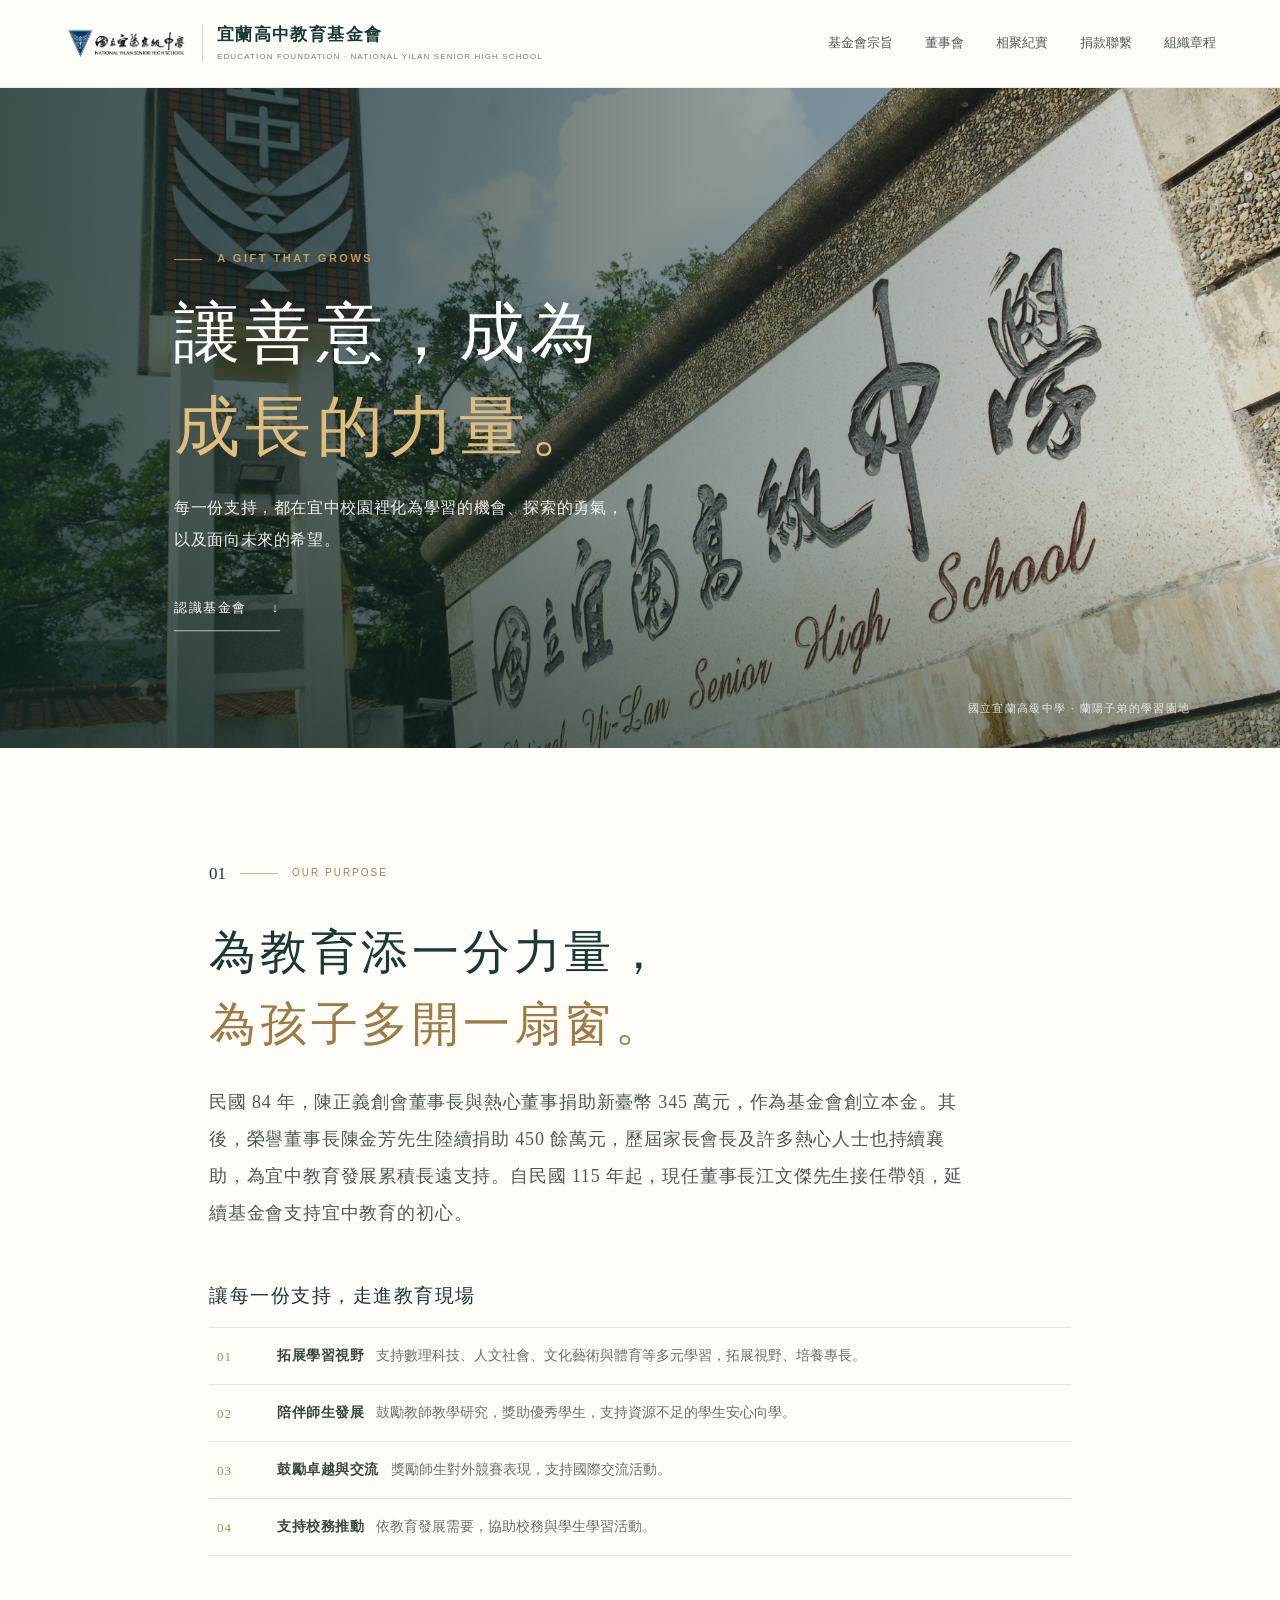
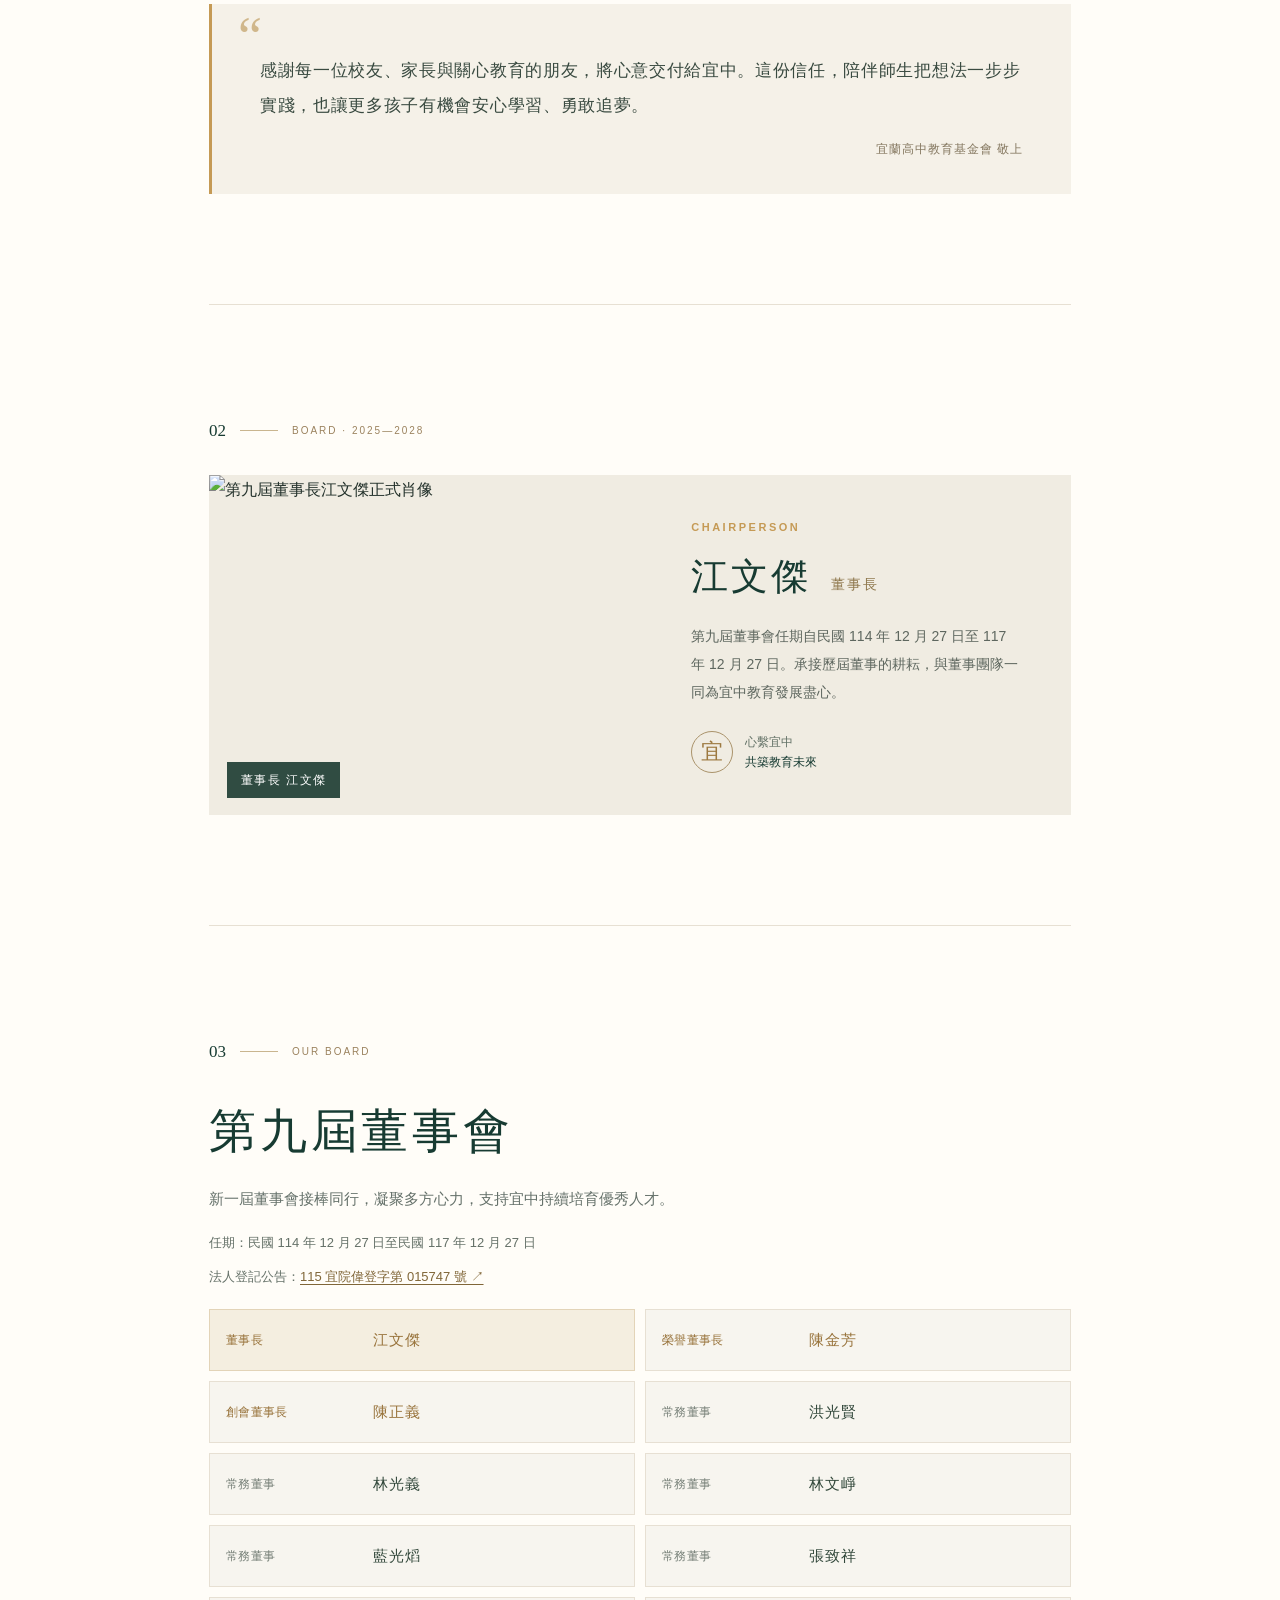
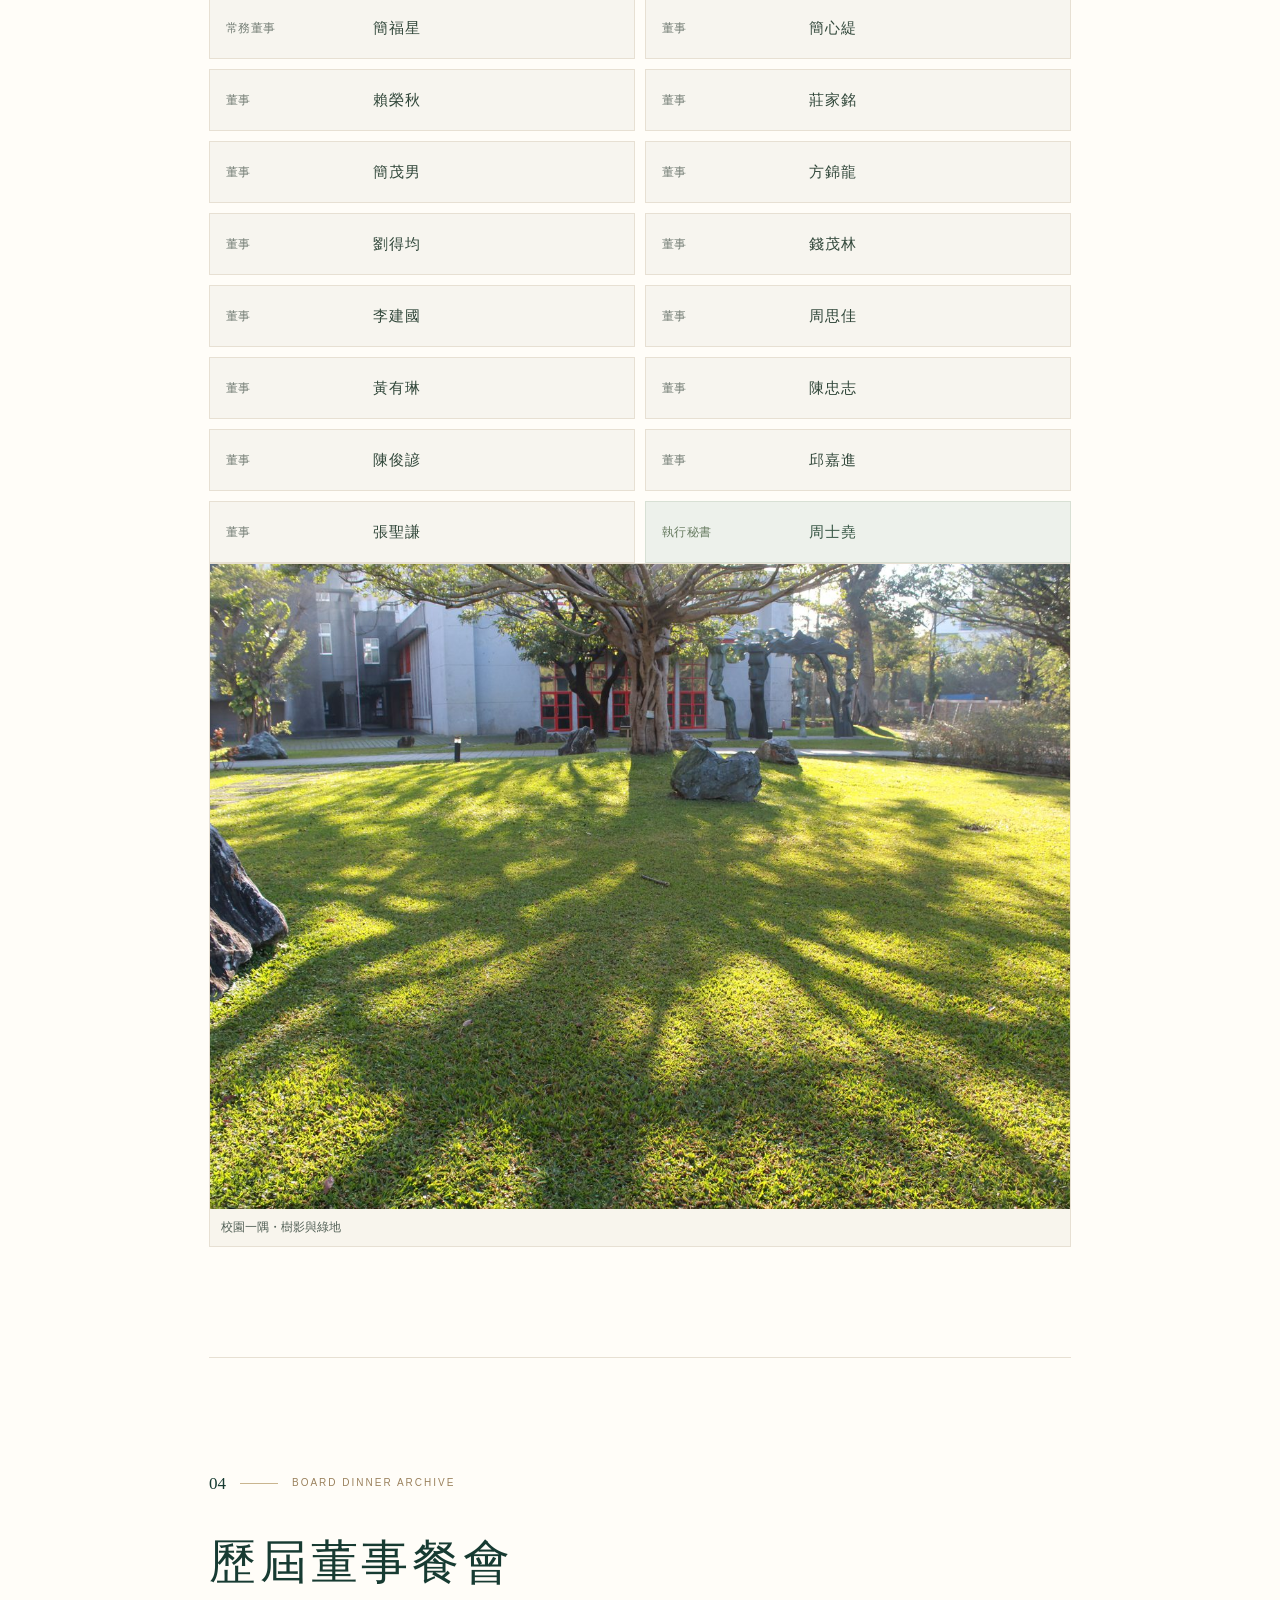
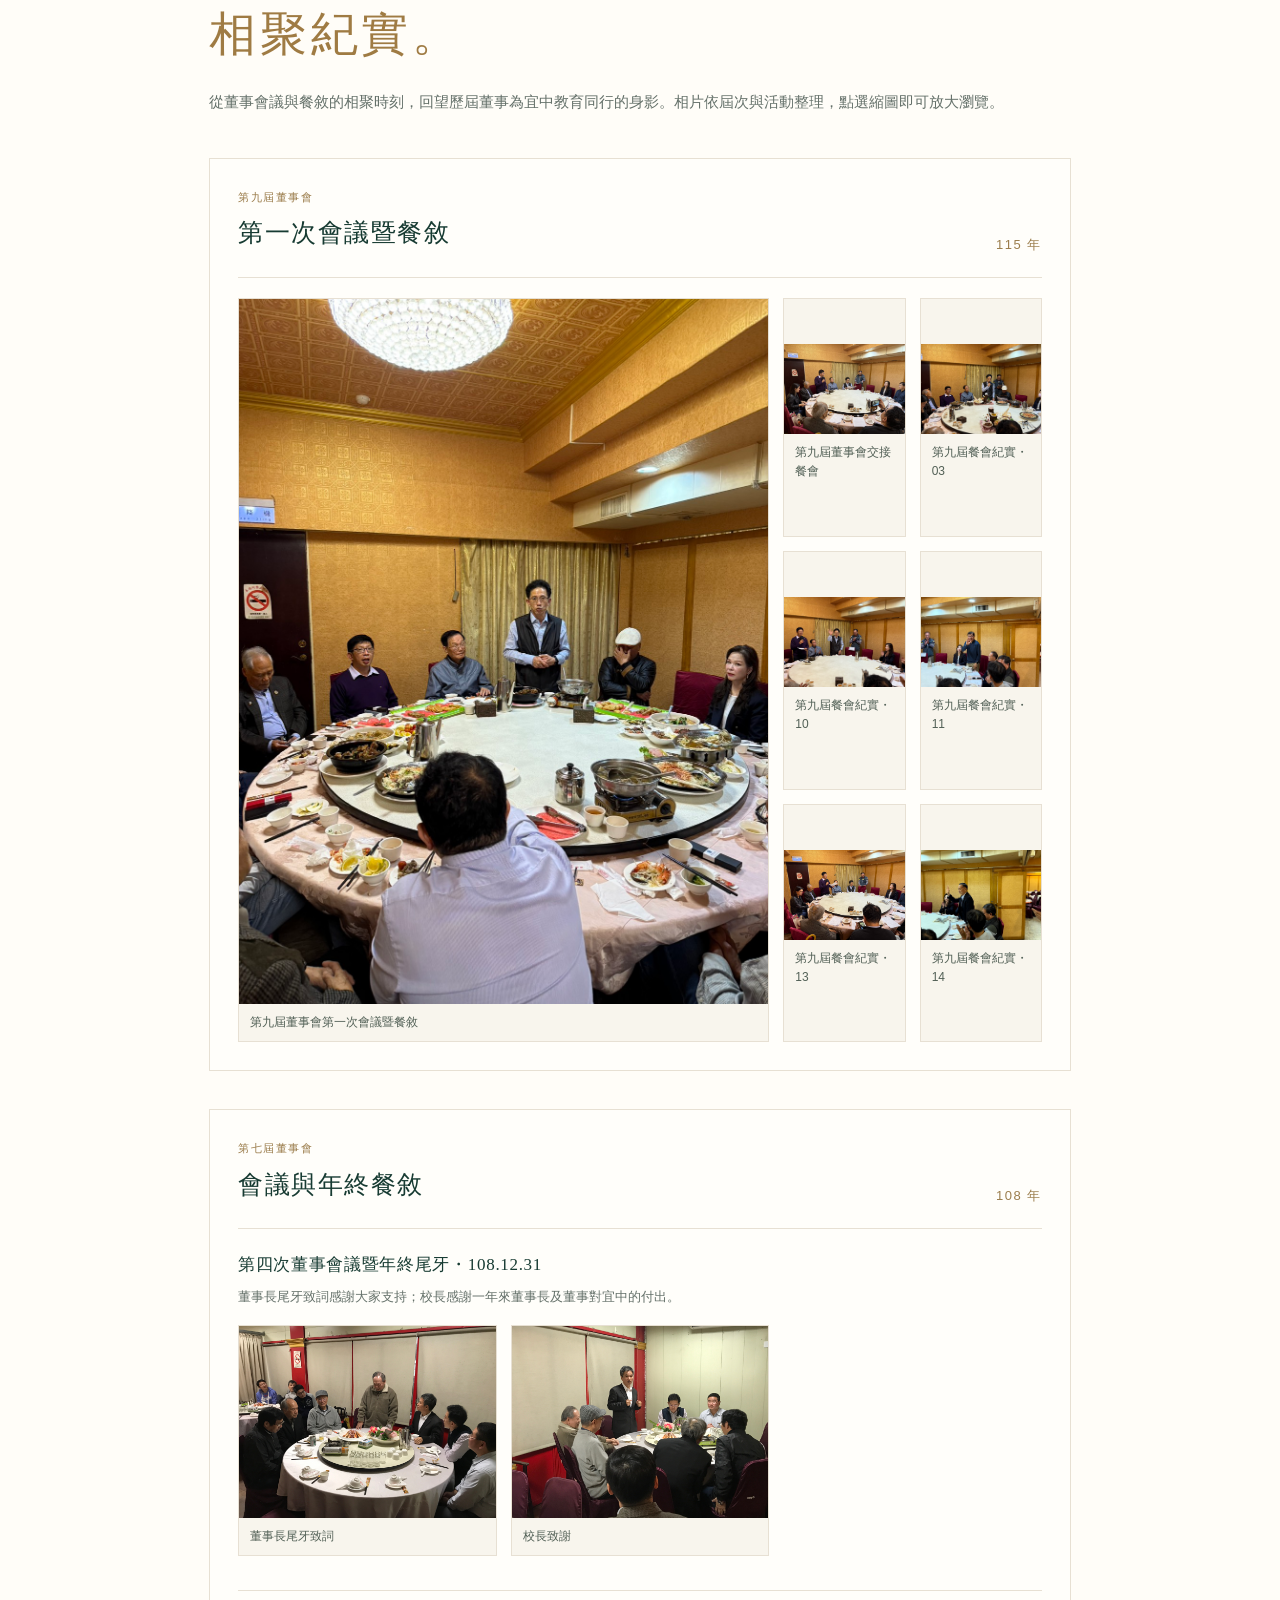
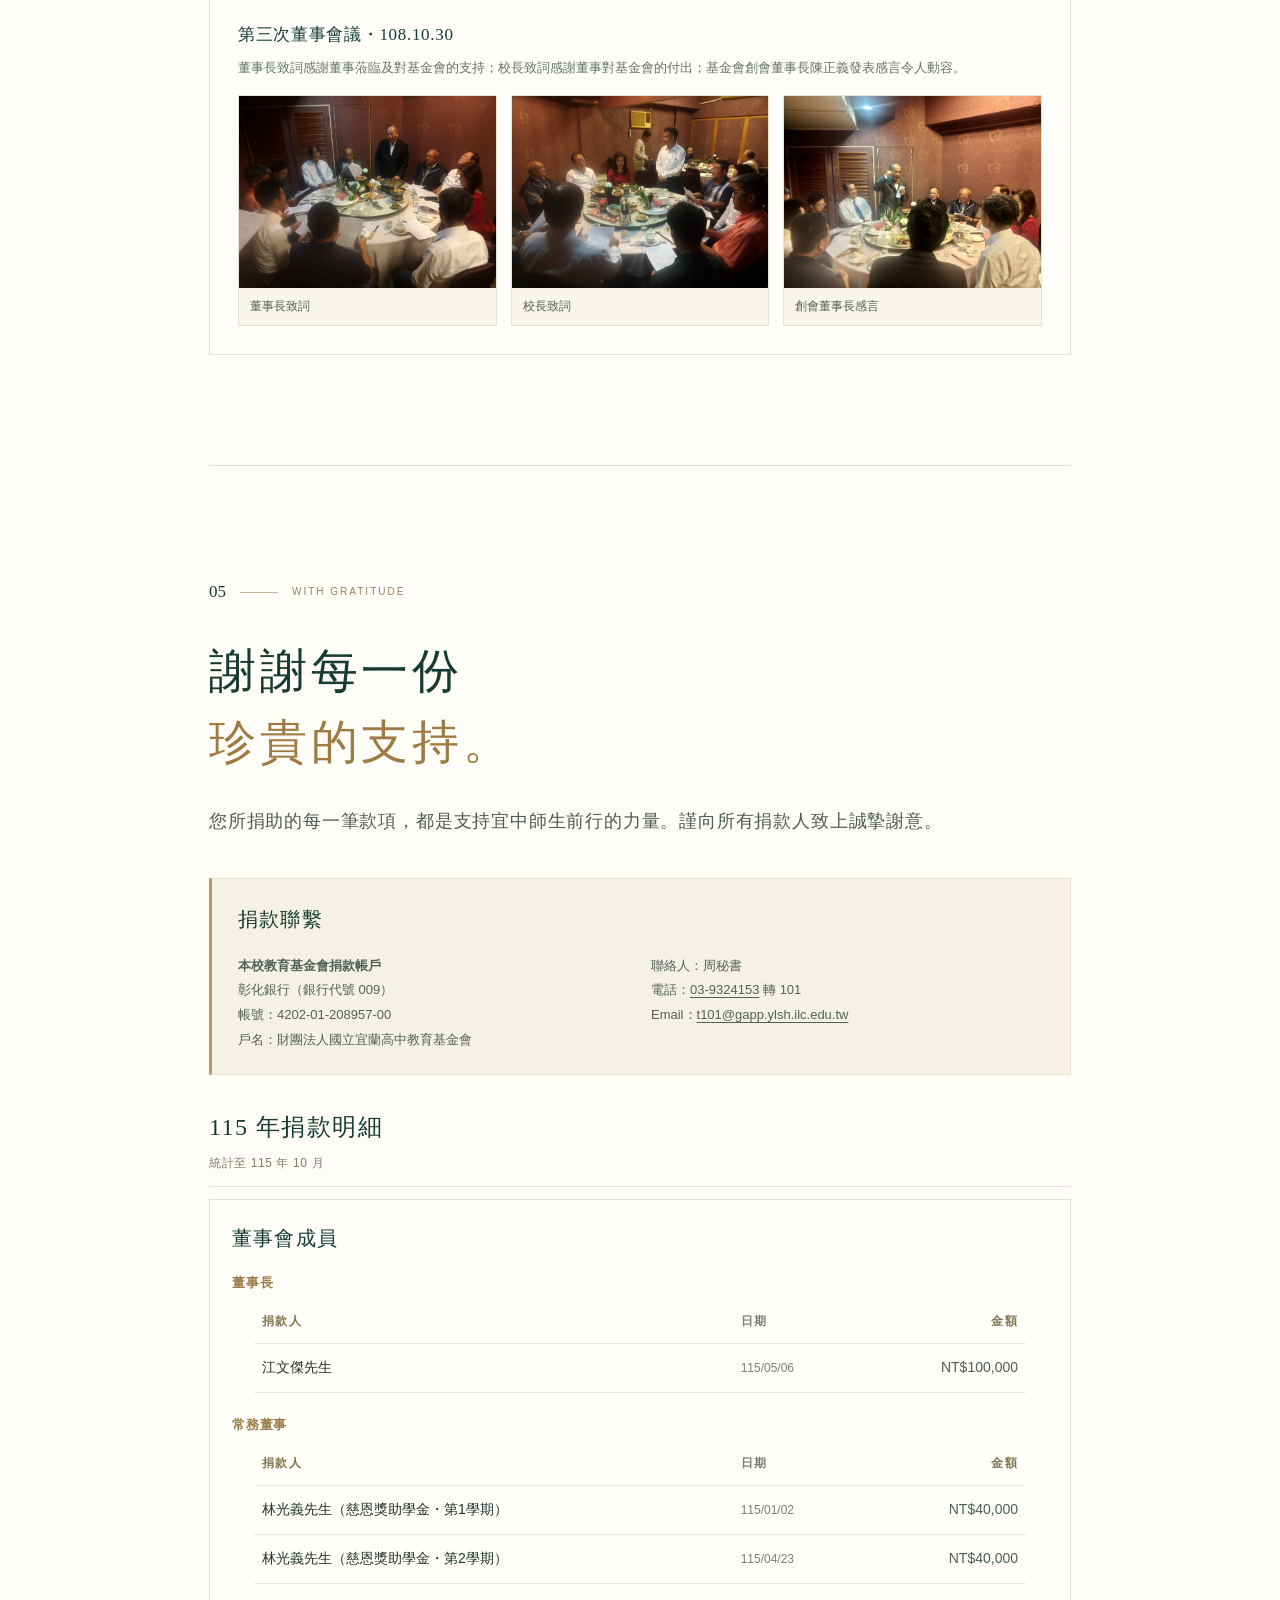
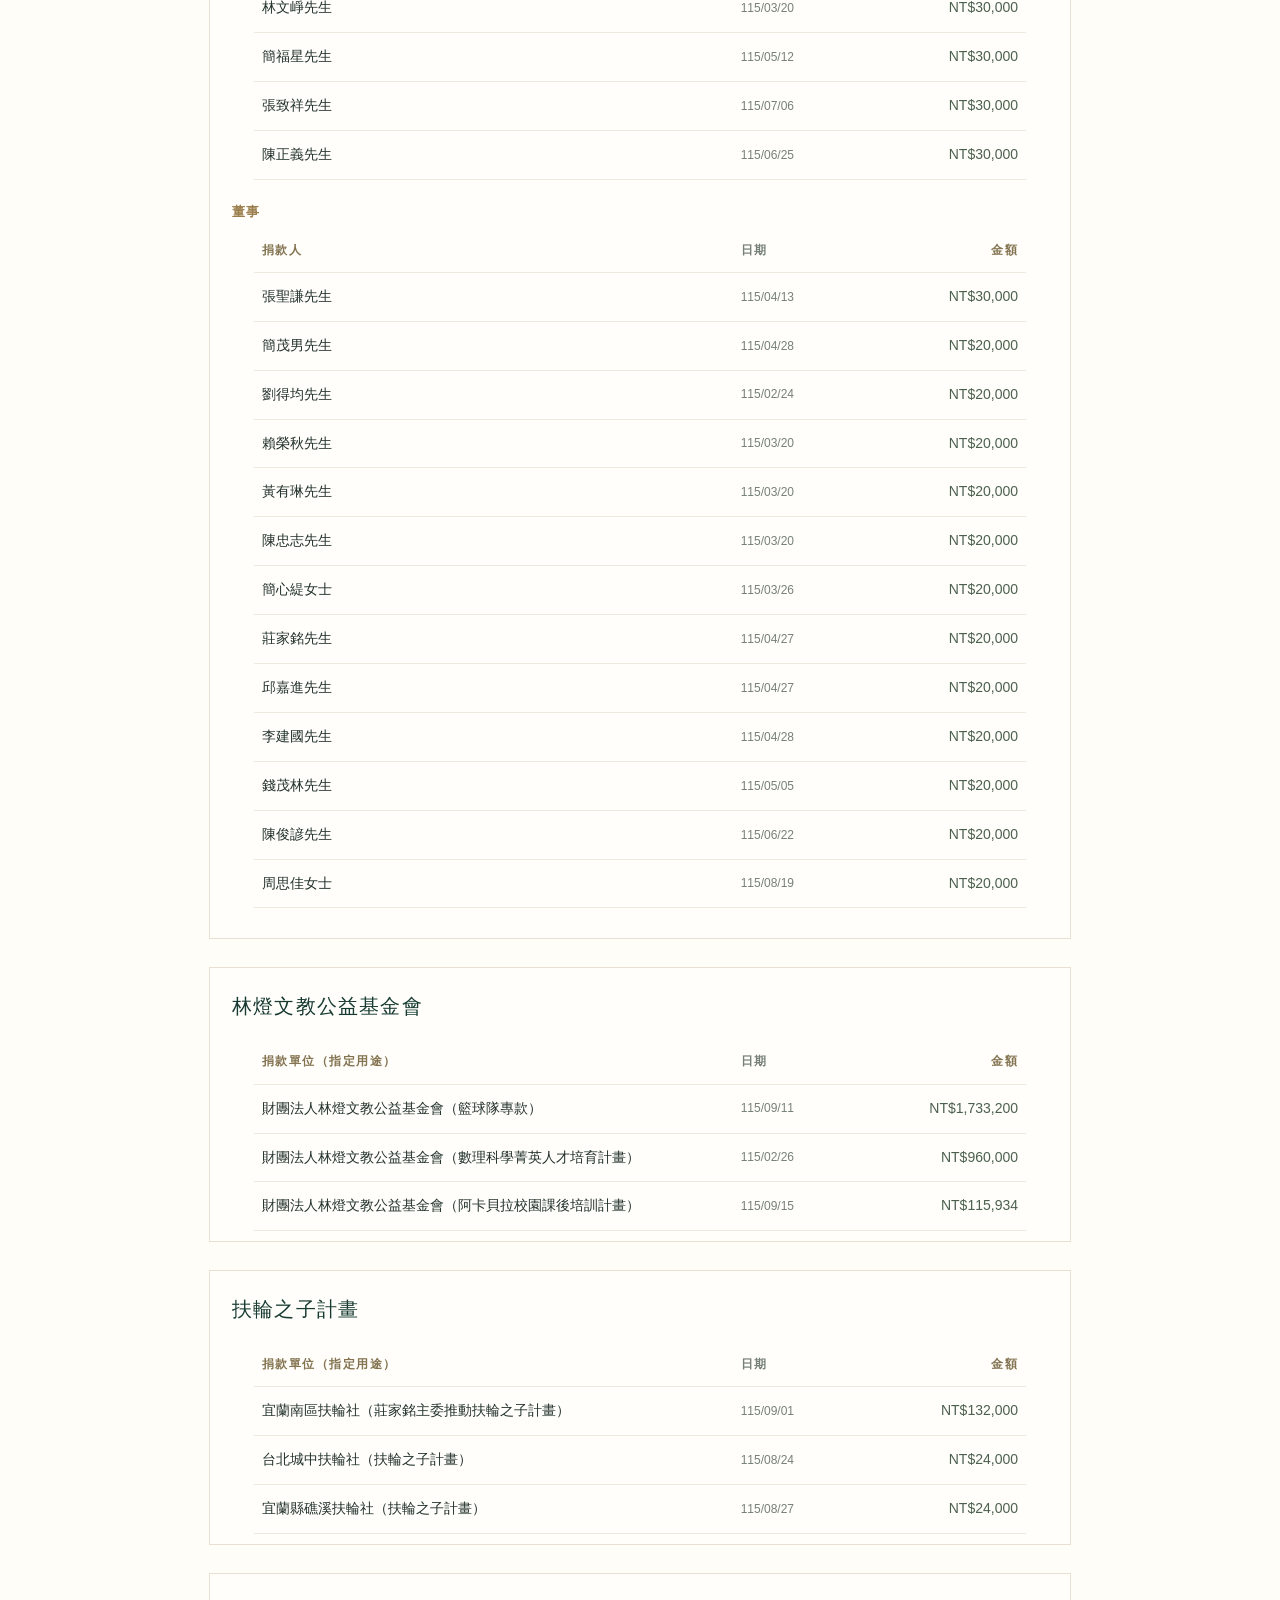
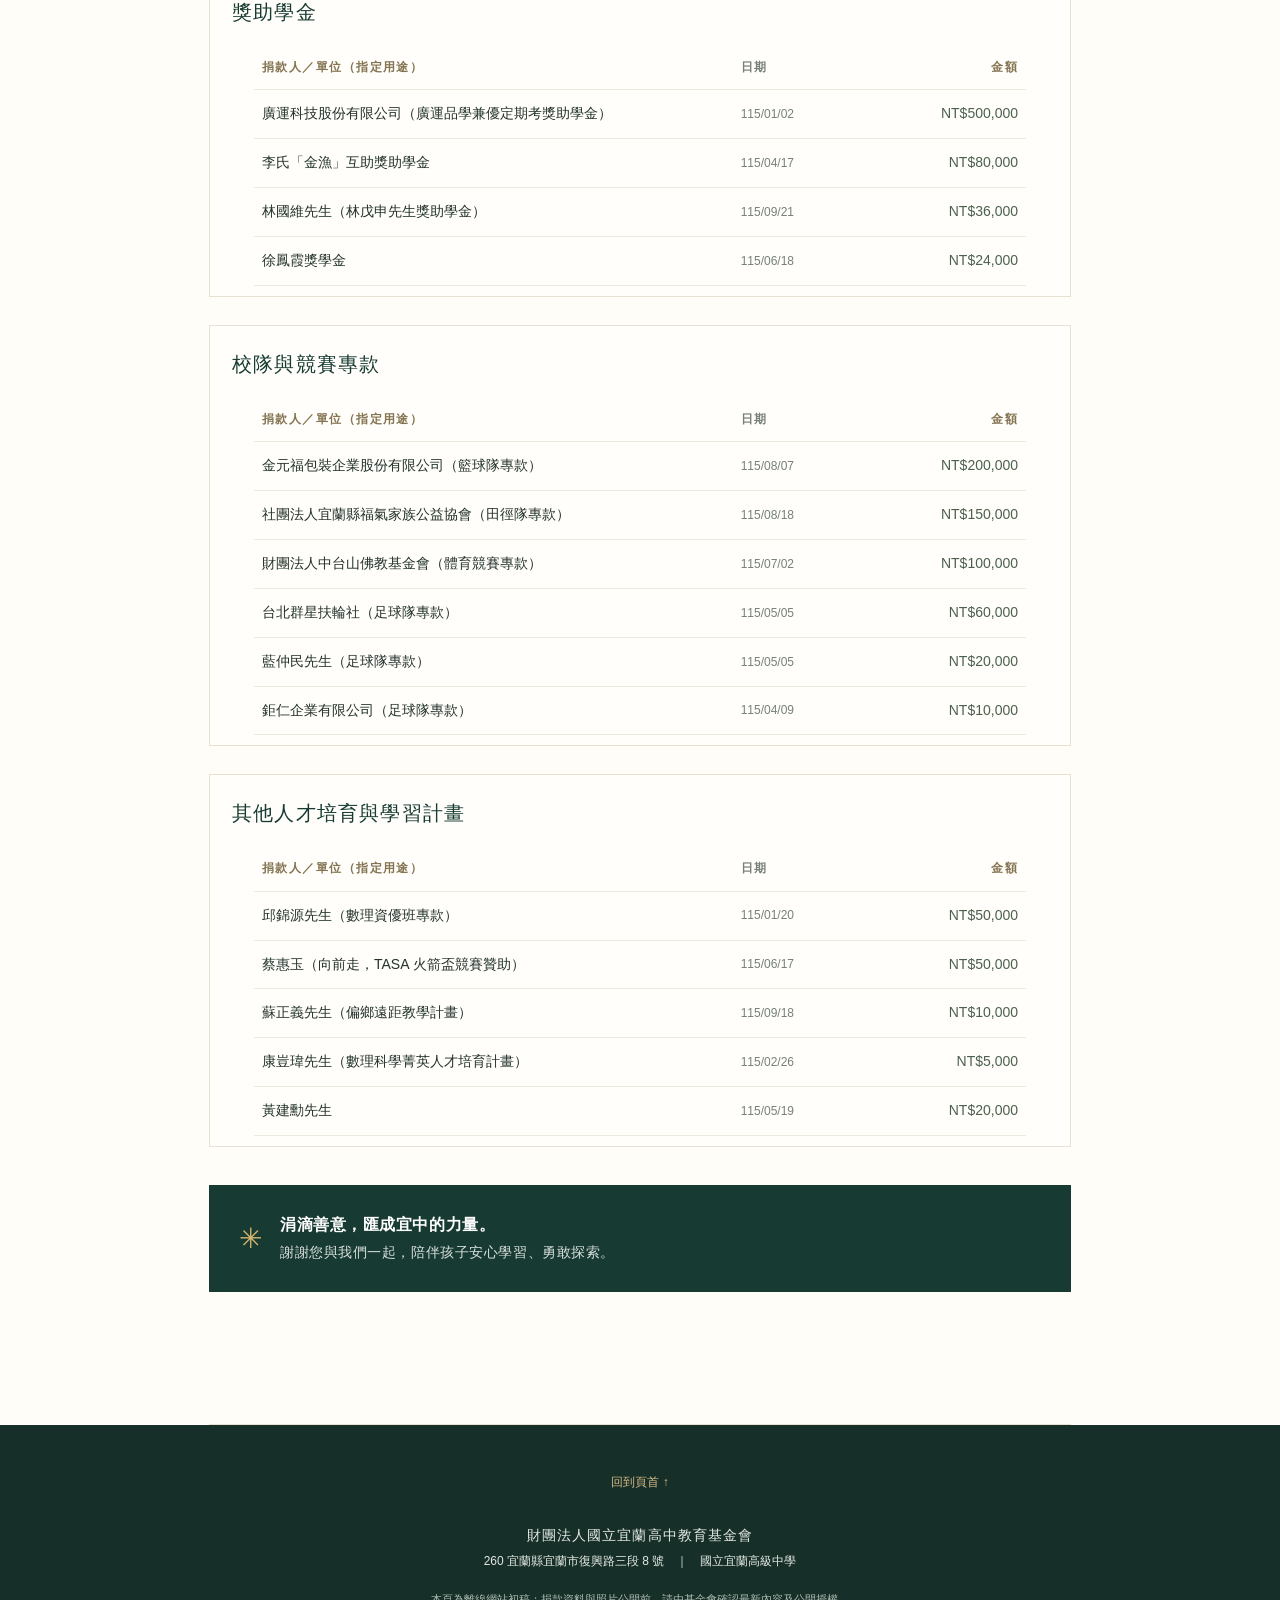
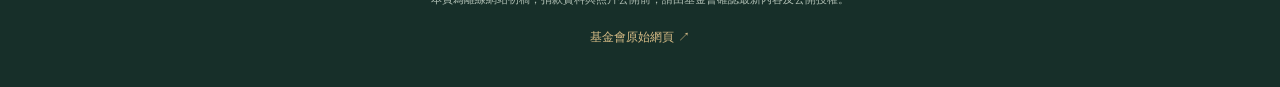
==== index.html @ 22bf66f4 "Refresh chairperson portrait and preserve campus photo" ====
<!doctype html>
<html lang="zh-Hant">
<head>
  <meta charset="utf-8">
  <meta name="viewport" content="width=device-width, initial-scale=1">
  <meta name="theme-color" content="#173b32">
  <meta name="description" content="財團法人國立宜蘭高中教育基金會，感謝每一份支持，陪伴宜中學子探索、學習與成長。">
  <title>宜蘭高中教育基金會｜讓善意，成為成長的力量</title>
  <link rel="stylesheet" href="foundation.css">
</head>
<body>
  <a class="skip-link" href="#main">跳到主要內容</a>
  <header class="site-header" id="top">
    <a class="brand" href="#top" aria-label="宜蘭高中教育基金會首頁">
      <img src="相片/校徽＋中英校銜＿黑.png" alt="國立宜蘭高級中學校徽與校名">
      <span class="brand-divider" aria-hidden="true"></span>
      <span class="brand-name"><strong>宜蘭高中教育基金會</strong><small>EDUCATION FOUNDATION · NATIONAL YILAN SENIOR HIGH SCHOOL</small></span>
    </a>
    <button class="menu-toggle" type="button" aria-expanded="false" aria-controls="main-nav"><span></span><span></span><span></span><span class="sr-only">開啟選單</span></button>
    <nav id="main-nav" aria-label="主要導覽">
      <a href="#about">基金會宗旨</a><a href="#board">董事會</a><a href="#handover">相聚紀實</a><a href="#donors">捐款聯繫</a><a href="foundation-charter.html">組織章程</a>
    </nav>
  </header>

  <main id="main">
    <section class="hero" aria-labelledby="hero-title">
      <img class="hero-image" src="assets/images/foundation-campus.jpg" alt="宜蘭高中校園入口與校名石碑">
      <div class="hero-overlay"></div>
      <div class="hero-copy">
        <p class="eyebrow"><span></span> A GIFT THAT GROWS</p>
        <h1 id="hero-title">讓善意，成為<br><em>成長的力量。</em></h1>
        <p>每一份支持，都在宜中校園裡化為學習的機會、探索的勇氣，以及面向未來的希望。</p>
        <a class="hero-link" href="#about">認識基金會 <span aria-hidden="true">↓</span></a>
      </div>
      <div class="hero-caption">國立宜蘭高級中學 · 蘭陽子弟的學習園地</div>
    </section>

    <div class="page-content">
      <section class="intro section" id="about">
        <div class="section-kicker"><span>01</span><span class="rule"></span><span>OUR PURPOSE</span></div>
        <h2>為教育添一分力量，<br><em>為孩子多開一扇窗。</em></h2>
        <p class="lead">民國 84 年，陳正義創會董事長與熱心董事捐助新臺幣 345 萬元，作為基金會創立本金。其後，榮譽董事長陳金芳先生陸續捐助 450 餘萬元，歷屆家長會長及許多熱心人士也持續襄助，為宜中教育發展累積長遠支持。自民國 115 年起，現任董事長江文傑先生接任帶領，延續基金會支持宜中教育的初心。</p>
        <div class="purpose-block">
          <h3>讓每一份支持，走進教育現場</h3>
          <ul class="purpose-list">
            <li><span>01</span><p><b>拓展學習視野</b>支持數理科技、人文社會、文化藝術與體育等多元學習，拓展視野、培養專長。</p></li>
            <li><span>02</span><p><b>陪伴師生發展</b>鼓勵教師教學研究，獎助優秀學生，支持資源不足的學生安心向學。</p></li>
            <li><span>03</span><p><b>鼓勵卓越與交流</b>獎勵師生對外競賽表現，支持國際交流活動。</p></li>
            <li><span>04</span><p><b>支持校務推動</b>依教育發展需要，協助校務與學生學習活動。</p></li>
          </ul>
        </div>
        <div class="quote-card"><span class="quote-mark" aria-hidden="true">“</span><p>感謝每一位校友、家長與關心教育的朋友，將心意交付給宜中。這份信任，陪伴師生把想法一步步實踐，也讓更多孩子有機會安心學習、勇敢追夢。</p><span class="quote-sign">宜蘭高中教育基金會 敬上</span></div>
      </section>

      <section class="chair section" aria-labelledby="chair-title">
        <div class="section-kicker"><span>02</span><span class="rule"></span><span>BOARD · 2025—2028</span></div>
        <div class="chair-card">
          <div class="chair-image"><img src="assets/images/chairperson-jiang-wenjie.jpg" alt="第九屆董事長江文傑正式肖像" loading="lazy"><span>董事長 江文傑</span></div>
          <div class="chair-copy"><p class="eyebrow">CHAIRPERSON</p><h2 id="chair-title">江文傑 <small>董事長</small></h2><p>第九屆董事會任期自民國 114 年 12 月 27 日至 117 年 12 月 27 日。承接歷屆董事的耕耘，與董事團隊一同為宜中教育發展盡心。</p><div class="chair-note"><span class="seal" aria-hidden="true">宜</span><span>心繫宜中<br><b>共築教育未來</b></span></div></div>
        </div>
      </section>

      <section class="board section" id="board">
        <div class="section-kicker"><span>03</span><span class="rule"></span><span>OUR BOARD</span></div>
        <h2>第九屆董事會</h2>
        <p class="section-intro">新一屆董事會接棒同行，凝聚多方心力，支持宜中持續培育優秀人才。</p>
        <p class="registration-note">任期：民國 114 年 12 月 27 日至民國 117 年 12 月 27 日</p>
        <p class="registration-note">法人登記公告：<a class="court-link" href="https://ild.judicial.gov.tw/tw/cp-7862-2966495-ba533-321.html" target="_blank" rel="noreferrer">115 宜院偉登字第 015747 號 ↗</a></p>
        <div class="board-list" role="list" aria-label="第九屆董事名單">
          <div class="board-row board-chair" role="listitem"><span>董事長</span><strong>江文傑</strong></div>
          <div class="board-row board-honor" role="listitem"><span>榮譽董事長</span><strong>陳金芳</strong></div>
          <div class="board-row board-founder" role="listitem"><span>創會董事長</span><strong>陳正義</strong></div>
          <div class="board-row board-standing" role="listitem"><span>常務董事</span><strong>洪光賢</strong></div>
          <div class="board-row board-standing" role="listitem"><span>常務董事</span><strong>林光義</strong></div>
          <div class="board-row board-standing" role="listitem"><span>常務董事</span><strong>林文崢</strong></div>
          <div class="board-row board-standing" role="listitem"><span>常務董事</span><strong>藍光熖</strong></div>
          <div class="board-row board-standing" role="listitem"><span>常務董事</span><strong>張致祥</strong></div>
          <div class="board-row board-standing" role="listitem"><span>常務董事</span><strong>簡福星</strong></div>
          <div class="board-row" role="listitem"><span>董事</span><strong>簡心緹</strong></div>
          <div class="board-row" role="listitem"><span>董事</span><strong>賴榮秋</strong></div>
          <div class="board-row" role="listitem"><span>董事</span><strong>莊家銘</strong></div>
          <div class="board-row" role="listitem"><span>董事</span><strong>簡茂男</strong></div>
          <div class="board-row" role="listitem"><span>董事</span><strong>方錦龍</strong></div>
          <div class="board-row" role="listitem"><span>董事</span><strong>劉得均</strong></div>
          <div class="board-row" role="listitem"><span>董事</span><strong>錢茂林</strong></div>
          <div class="board-row" role="listitem"><span>董事</span><strong>李建國</strong></div>
          <div class="board-row" role="listitem"><span>董事</span><strong>周思佳</strong></div>
          <div class="board-row" role="listitem"><span>董事</span><strong>黃有琳</strong></div>
          <div class="board-row" role="listitem"><span>董事</span><strong>陳忠志</strong></div>
          <div class="board-row" role="listitem"><span>董事</span><strong>陳俊諺</strong></div>
          <div class="board-row" role="listitem"><span>董事</span><strong>邱嘉進</strong></div>
          <div class="board-row" role="listitem"><span>董事</span><strong>張聖謙</strong></div>
          <div class="board-row board-secretary" role="listitem"><span>執行秘書</span><strong>周士堯</strong></div>
        </div>
        <div class="board-campus-photo"><button class="gallery-photo" type="button" data-lightbox data-group="board-campus" data-full="assets/images/foundation-garden.jpg" data-caption="宜中校園綠地與樹影"><img src="assets/images/foundation-garden.jpg" alt="宜中校園綠地與樹影" loading="lazy"><span>校園一隅・樹影與綠地</span></button></div>
      </section>

      <section class="handover section" id="handover">
        <div class="section-kicker"><span>04</span><span class="rule"></span><span>BOARD DINNER ARCHIVE</span></div>
        <h2>歷屆董事餐會<br><em>相聚紀實。</em></h2>
        <p class="section-intro">從董事會議與餐敘的相聚時刻，回望歷屆董事為宜中教育同行的身影。相片依屆次與活動整理，點選縮圖即可放大瀏覽。</p>

        <div class="photo-archive">
          <section class="photo-album" aria-labelledby="ninth-album-title">
            <div class="album-heading"><div><p class="album-kicker">第九屆董事會</p><h3 id="ninth-album-title">第一次會議暨餐敘</h3></div><span>115 年</span></div>
            <div class="photo-gallery">
              <button class="gallery-photo gallery-photo-feature" type="button" data-lightbox data-group="ninth" data-full="assets/images/foundation-gallery/ninth/ninth-02.jpg" data-caption="第九屆董事會第一次會議暨餐敘"><img src="assets/images/foundation-gallery/ninth/ninth-02.jpg" alt="第九屆董事會於第一次會議暨餐敘中交流" loading="lazy"><span>第九屆董事會第一次會議暨餐敘</span></button>
              <button class="gallery-photo" type="button" data-lightbox data-group="ninth" data-full="assets/images/foundation-handover.jpg" data-caption="第九屆董事會交接餐會｜承接信任，持續同行"><img src="assets/images/foundation-handover.jpg" alt="第九屆董事會成員於餐會中交流致意" loading="lazy"><span>第九屆董事會交接餐會</span></button>
              <button class="gallery-photo" type="button" data-lightbox data-group="ninth" data-full="assets/images/foundation-gallery/ninth/ninth-03.jpg" data-caption="第九屆董事會餐會紀實｜相片 3"><img src="assets/images/foundation-gallery/ninth/ninth-03.jpg" alt="第九屆董事會餐會交流" loading="lazy"><span>第九屆餐會紀實・03</span></button>
              <button class="gallery-photo" type="button" data-lightbox data-group="ninth" data-full="assets/images/foundation-gallery/ninth/ninth-10.jpg" data-caption="第九屆董事會餐會紀實｜相片 10"><img src="assets/images/foundation-gallery/ninth/ninth-10.jpg" alt="第九屆董事會餐會交流" loading="lazy"><span>第九屆餐會紀實・10</span></button>
              <button class="gallery-photo" type="button" data-lightbox data-group="ninth" data-full="assets/images/foundation-gallery/ninth/ninth-11.jpg" data-caption="第九屆董事會餐會紀實｜相片 11"><img src="assets/images/foundation-gallery/ninth/ninth-11.jpg" alt="第九屆董事會餐會交流" loading="lazy"><span>第九屆餐會紀實・11</span></button>
              <button class="gallery-photo" type="button" data-lightbox data-group="ninth" data-full="assets/images/foundation-gallery/ninth/ninth-13.jpg" data-caption="第九屆董事會餐會紀實｜相片 13"><img src="assets/images/foundation-gallery/ninth/ninth-13.jpg" alt="第九屆董事會餐會交流" loading="lazy"><span>第九屆餐會紀實・13</span></button>
              <button class="gallery-photo" type="button" data-lightbox data-group="ninth" data-full="assets/images/foundation-gallery/ninth/ninth-14.jpg" data-caption="第九屆董事會餐會紀實｜相片 14"><img src="assets/images/foundation-gallery/ninth/ninth-14.jpg" alt="第九屆董事會餐會交流" loading="lazy"><span>第九屆餐會紀實・14</span></button>
            </div>
          </section>

          <section class="photo-album" aria-labelledby="seventh-album-title">
            <div class="album-heading"><div><p class="album-kicker">第七屆董事會</p><h3 id="seventh-album-title">會議與年終餐敘</h3></div><span>108 年</span></div>
            <div class="archive-event"><h4>第四次董事會議暨年終尾牙・108.12.31</h4><p>董事長尾牙致詞感謝大家支持；校長感謝一年來董事長及董事對宜中的付出。</p>
              <div class="photo-gallery photo-gallery-compact">
                <button class="gallery-photo" type="button" data-lightbox data-group="seventh-december" data-full="assets/images/foundation-gallery/seventh/seventh-01.jpg" data-caption="第七屆第四次董事會議暨年終尾牙｜董事長尾牙致詞感謝大家支持"><img src="assets/images/foundation-gallery/seventh/seventh-01.jpg" alt="第七屆董事長於年終尾牙致詞" loading="lazy"><span>董事長尾牙致詞</span></button>
                <button class="gallery-photo" type="button" data-lightbox data-group="seventh-december" data-full="assets/images/foundation-gallery/seventh/seventh-02.jpg" data-caption="第七屆第四次董事會議暨年終尾牙｜校長感謝一年來董事長及董事對宜中的付出"><img src="assets/images/foundation-gallery/seventh/seventh-02.jpg" alt="第七屆年終餐會中校長致意" loading="lazy"><span>校長致謝</span></button>
              </div>
            </div>
            <div class="archive-event"><h4>第三次董事會議・108.10.30</h4><p>董事長致詞感謝董事蒞臨及對基金會的支持；校長致詞感謝董事對基金會的付出；基金會創會董事長陳正義發表感言令人動容。</p>
              <div class="photo-gallery photo-gallery-compact">
                <button class="gallery-photo" type="button" data-lightbox data-group="seventh-october" data-full="assets/images/foundation-gallery/seventh/seventh-03.jpg" data-caption="第七屆第三次董事會議｜董事長致詞感謝董事蒞臨及對基金會的支持"><img src="assets/images/foundation-gallery/seventh/seventh-03.jpg" alt="第七屆第三次董事會議與餐敘" loading="lazy"><span>董事長致詞</span></button>
                <button class="gallery-photo" type="button" data-lightbox data-group="seventh-october" data-full="assets/images/foundation-gallery/seventh/seventh-04.jpg" data-caption="第七屆第三次董事會議｜校長致詞感謝董事對基金會的付出"><img src="assets/images/foundation-gallery/seventh/seventh-04.jpg" alt="第七屆董事會餐敘交流" loading="lazy"><span>校長致詞</span></button>
                <button class="gallery-photo" type="button" data-lightbox data-group="seventh-october" data-full="assets/images/foundation-gallery/seventh/seventh-05.jpg" data-caption="第七屆第三次董事會議｜基金會創會董事長陳正義發表感言令人動容"><img src="assets/images/foundation-gallery/seventh/seventh-05.jpg" alt="第七屆創會董事長發表感言" loading="lazy"><span>創會董事長感言</span></button>
              </div>
            </div>
          </section>
        </div>
      </section>

      <section class="donors section" id="donors">
        <div class="section-kicker"><span>05</span><span class="rule"></span><span>WITH GRATITUDE</span></div>
        <h2>謝謝每一份<br><em>珍貴的支持。</em></h2>
        <p class="lead">您所捐助的每一筆款項，都是支持宜中師生前行的力量。謹向所有捐款人致上誠摯謝意。</p>
        <section class="donation-contact" aria-labelledby="donation-contact-title">
          <h3 id="donation-contact-title">捐款聯繫</h3>
          <div class="donation-contact-grid">
            <p><strong>本校教育基金會捐款帳戶</strong><br>彰化銀行（銀行代號 009）<br>帳號：4202-01-208957-00<br>戶名：財團法人國立宜蘭高中教育基金會</p>
            <p>聯絡人：周秘書<br>電話：<a href="tel:039324153">03-9324153</a> 轉 101<br>Email：<a href="mailto:t101@gapp.ylsh.ilc.edu.tw">t101@gapp.ylsh.ilc.edu.tw</a></p>
          </div>
        </section>
        <div class="donation-period"><h3>115 年捐款明細</h3><p>統計至 115 年 10 月</p></div>
        <div class="donation-groups">
          <section class="donation-group board-donations" aria-labelledby="donor-board-title">
            <h3 id="donor-board-title">董事會成員</h3>
            <div class="donor-role-group"><h4>董事長</h4><div class="donor-table-wrap"><table><thead><tr><th scope="col">捐款人</th><th scope="col">日期</th><th scope="col">金額</th></tr></thead><tbody>
              <tr><td>江文傑先生</td><td>115/05/06</td><td>NT$100,000</td></tr>
            </tbody></table></div></div>
            <div class="donor-role-group"><h4>常務董事</h4><div class="donor-table-wrap"><table><thead><tr><th scope="col">捐款人</th><th scope="col">日期</th><th scope="col">金額</th></tr></thead><tbody>
              <tr><td>林光義先生（慈恩獎助學金・第1學期）</td><td>115/01/02</td><td>NT$40,000</td></tr>
              <tr><td>林光義先生（慈恩獎助學金・第2學期）</td><td>115/04/23</td><td>NT$40,000</td></tr>
              <tr><td>林文崢先生</td><td>115/03/20</td><td>NT$30,000</td></tr>
              <tr><td>簡福星先生</td><td>115/05/12</td><td>NT$30,000</td></tr>
              <tr><td>張致祥先生</td><td>115/07/06</td><td>NT$30,000</td></tr>
              <tr><td>陳正義先生</td><td>115/06/25</td><td>NT$30,000</td></tr>
            </tbody></table></div></div>
            <div class="donor-role-group"><h4>董事</h4><div class="donor-table-wrap"><table><thead><tr><th scope="col">捐款人</th><th scope="col">日期</th><th scope="col">金額</th></tr></thead><tbody>
              <tr><td>張聖謙先生</td><td>115/04/13</td><td>NT$30,000</td></tr>
              <tr><td>簡茂男先生</td><td>115/04/28</td><td>NT$20,000</td></tr>
              <tr><td>劉得均先生</td><td>115/02/24</td><td>NT$20,000</td></tr>
              <tr><td>賴榮秋先生</td><td>115/03/20</td><td>NT$20,000</td></tr>
              <tr><td>黃有琳先生</td><td>115/03/20</td><td>NT$20,000</td></tr>
              <tr><td>陳忠志先生</td><td>115/03/20</td><td>NT$20,000</td></tr>
              <tr><td>簡心緹女士</td><td>115/03/26</td><td>NT$20,000</td></tr>
              <tr><td>莊家銘先生</td><td>115/04/27</td><td>NT$20,000</td></tr>
              <tr><td>邱嘉進先生</td><td>115/04/27</td><td>NT$20,000</td></tr>
              <tr><td>李建國先生</td><td>115/04/28</td><td>NT$20,000</td></tr>
              <tr><td>錢茂林先生</td><td>115/05/05</td><td>NT$20,000</td></tr>
              
              <tr><td>陳俊諺先生</td><td>115/06/22</td><td>NT$20,000</td></tr>
              <tr><td>周思佳女士</td><td>115/08/19</td><td>NT$20,000</td></tr>
            </tbody></table></div></div>
          </section>

          <section class="donation-group" aria-labelledby="donor-lindeng-title">
            <h3 id="donor-lindeng-title">林燈文教公益基金會</h3>
            <div class="donor-table-wrap"><table><thead><tr><th scope="col">捐款單位（指定用途）</th><th scope="col">日期</th><th scope="col">金額</th></tr></thead><tbody>
              <tr><td>財團法人林燈文教公益基金會（籃球隊專款）</td><td>115/09/11</td><td>NT$1,733,200</td></tr>
              <tr><td>財團法人林燈文教公益基金會（數理科學菁英人才培育計畫）</td><td>115/02/26</td><td>NT$960,000</td></tr>
              <tr><td>財團法人林燈文教公益基金會（阿卡貝拉校園課後培訓計畫）</td><td>115/09/15</td><td>NT$115,934</td></tr>
            </tbody></table></div>
          </section>

          <section class="donation-group" aria-labelledby="donor-rotary-title">
            <h3 id="donor-rotary-title">扶輪之子計畫</h3>
            <div class="donor-table-wrap"><table><thead><tr><th scope="col">捐款單位（指定用途）</th><th scope="col">日期</th><th scope="col">金額</th></tr></thead><tbody>
              <tr><td>宜蘭南區扶輪社（莊家銘主委推動扶輪之子計畫）</td><td>115/09/01</td><td>NT$132,000</td></tr>
              <tr><td>台北城中扶輪社（扶輪之子計畫）</td><td>115/08/24</td><td>NT$24,000</td></tr>
              <tr><td>宜蘭縣礁溪扶輪社（扶輪之子計畫）</td><td>115/08/27</td><td>NT$24,000</td></tr>
            </tbody></table></div>
          </section>

          <section class="donation-group" aria-labelledby="donor-scholarships-title">
            <h3 id="donor-scholarships-title">獎助學金</h3>
            <div class="donor-table-wrap"><table><thead><tr><th scope="col">捐款人／單位（指定用途）</th><th scope="col">日期</th><th scope="col">金額</th></tr></thead><tbody>
              <tr><td>廣運科技股份有限公司（廣運品學兼優定期考獎助學金）</td><td>115/01/02</td><td>NT$500,000</td></tr>
              <tr><td>李氏「金漁」互助獎助學金</td><td>115/04/17</td><td>NT$80,000</td></tr>
              <tr><td>林國維先生（林戊申先生獎助學金）</td><td>115/09/21</td><td>NT$36,000</td></tr>
              <tr><td>徐鳳霞獎學金</td><td>115/06/18</td><td>NT$24,000</td></tr>
            </tbody></table></div>
          </section>

          <section class="donation-group" aria-labelledby="donor-teams-title">
            <h3 id="donor-teams-title">校隊與競賽專款</h3>
            <div class="donor-table-wrap"><table><thead><tr><th scope="col">捐款人／單位（指定用途）</th><th scope="col">日期</th><th scope="col">金額</th></tr></thead><tbody>
              <tr><td>金元福包裝企業股份有限公司（籃球隊專款）</td><td>115/08/07</td><td>NT$200,000</td></tr>
              <tr><td>社團法人宜蘭縣福氣家族公益協會（田徑隊專款）</td><td>115/08/18</td><td>NT$150,000</td></tr>
              <tr><td>財團法人中台山佛教基金會（體育競賽專款）</td><td>115/07/02</td><td>NT$100,000</td></tr>
              <tr><td>台北群星扶輪社（足球隊專款）</td><td>115/05/05</td><td>NT$60,000</td></tr>
              <tr><td>藍仲民先生（足球隊專款）</td><td>115/05/05</td><td>NT$20,000</td></tr>
              <tr><td>鉅仁企業有限公司（足球隊專款）</td><td>115/04/09</td><td>NT$10,000</td></tr>
            </tbody></table></div>
          </section>

          <section class="donation-group" aria-labelledby="donor-learning-title">
            <h3 id="donor-learning-title">其他人才培育與學習計畫</h3>
            <div class="donor-table-wrap"><table><thead><tr><th scope="col">捐款人／單位（指定用途）</th><th scope="col">日期</th><th scope="col">金額</th></tr></thead><tbody>
              <tr><td>邱錦源先生（數理資優班專款）</td><td>115/01/20</td><td>NT$50,000</td></tr>
              <tr><td>蔡惠玉（向前走，TASA 火箭盃競賽贊助）</td><td>115/06/17</td><td>NT$50,000</td></tr>
              <tr><td>蘇正義先生（偏鄉遠距教學計畫）</td><td>115/09/18</td><td>NT$10,000</td></tr>
              <tr><td>康豈瑋先生（數理科學菁英人才培育計畫）</td><td>115/02/26</td><td>NT$5,000</td></tr>
              <tr><td>黃建勳先生</td><td>115/05/19</td><td>NT$20,000</td></tr>
            </tbody></table></div>
          </section>

        </div>
        <div class="gratitude"><span aria-hidden="true">✳</span><p><b>涓滴善意，匯成宜中的力量。</b><br>謝謝您與我們一起，陪伴孩子安心學習、勇敢探索。</p></div>
      </section>
    </div>
  </main>

  <footer class="site-footer">
    <a class="footer-top" href="#top">回到頁首 ↑</a>
    <p><strong>財團法人國立宜蘭高中教育基金會</strong><br>260 宜蘭縣宜蘭市復興路三段 8 號　｜　國立宜蘭高級中學</p>
    <p class="footer-note">本頁為離線網站初稿；捐款資料與照片公開前，請由基金會確認最新內容及公開授權。</p>
    <a href="https://www.ylsh.ilc.edu.tw/ischool/publish_page/33/?cid=1625" target="_blank" rel="noreferrer">基金會原始網頁 ↗</a>
  </footer>
  <dialog class="photo-lightbox" id="photo-lightbox" aria-label="相片放大瀏覽">
    <button class="lightbox-close" type="button" aria-label="關閉相片">×</button>
    <button class="lightbox-nav lightbox-prev" type="button" aria-label="上一張相片">‹</button>
    <figure><img src="" alt=""><figcaption></figcaption></figure>
    <button class="lightbox-nav lightbox-next" type="button" aria-label="下一張相片">›</button>
  </dialog>
  <script src="foundation.js"></script>
</body>
</html>
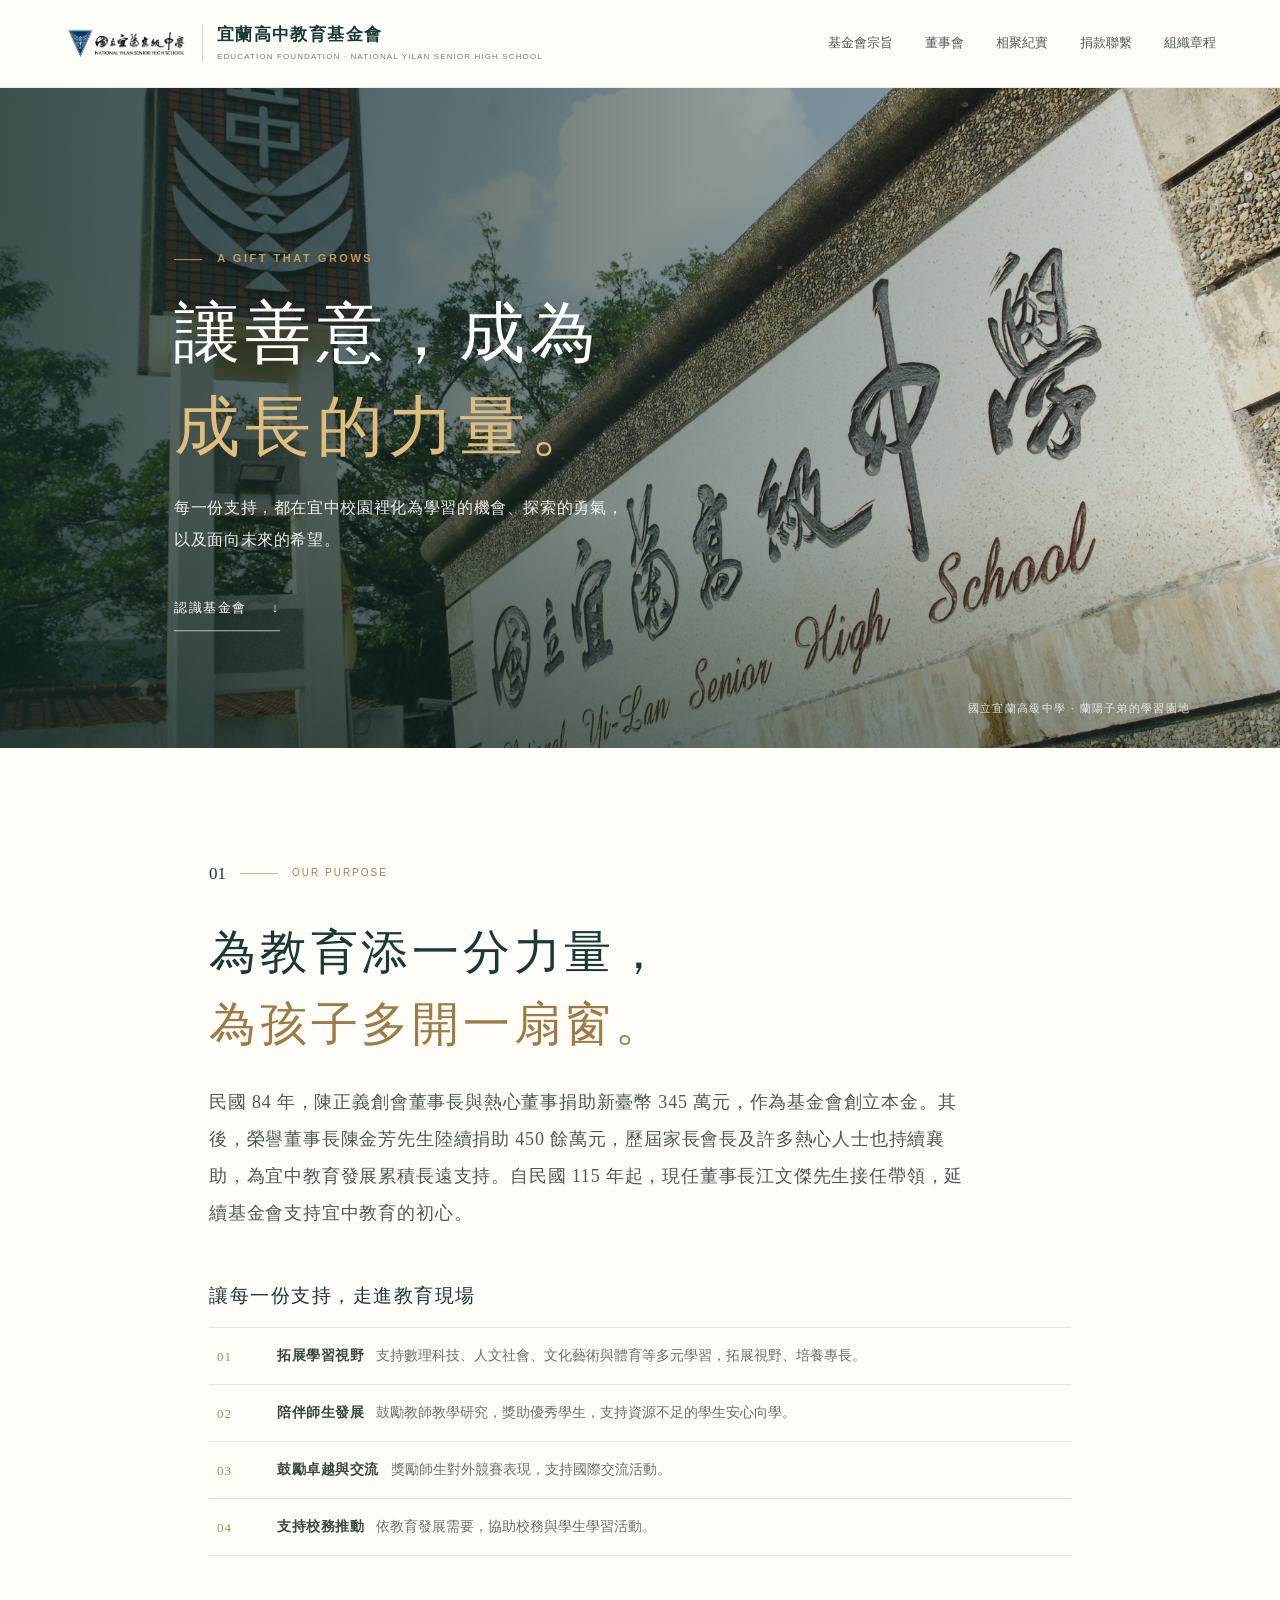
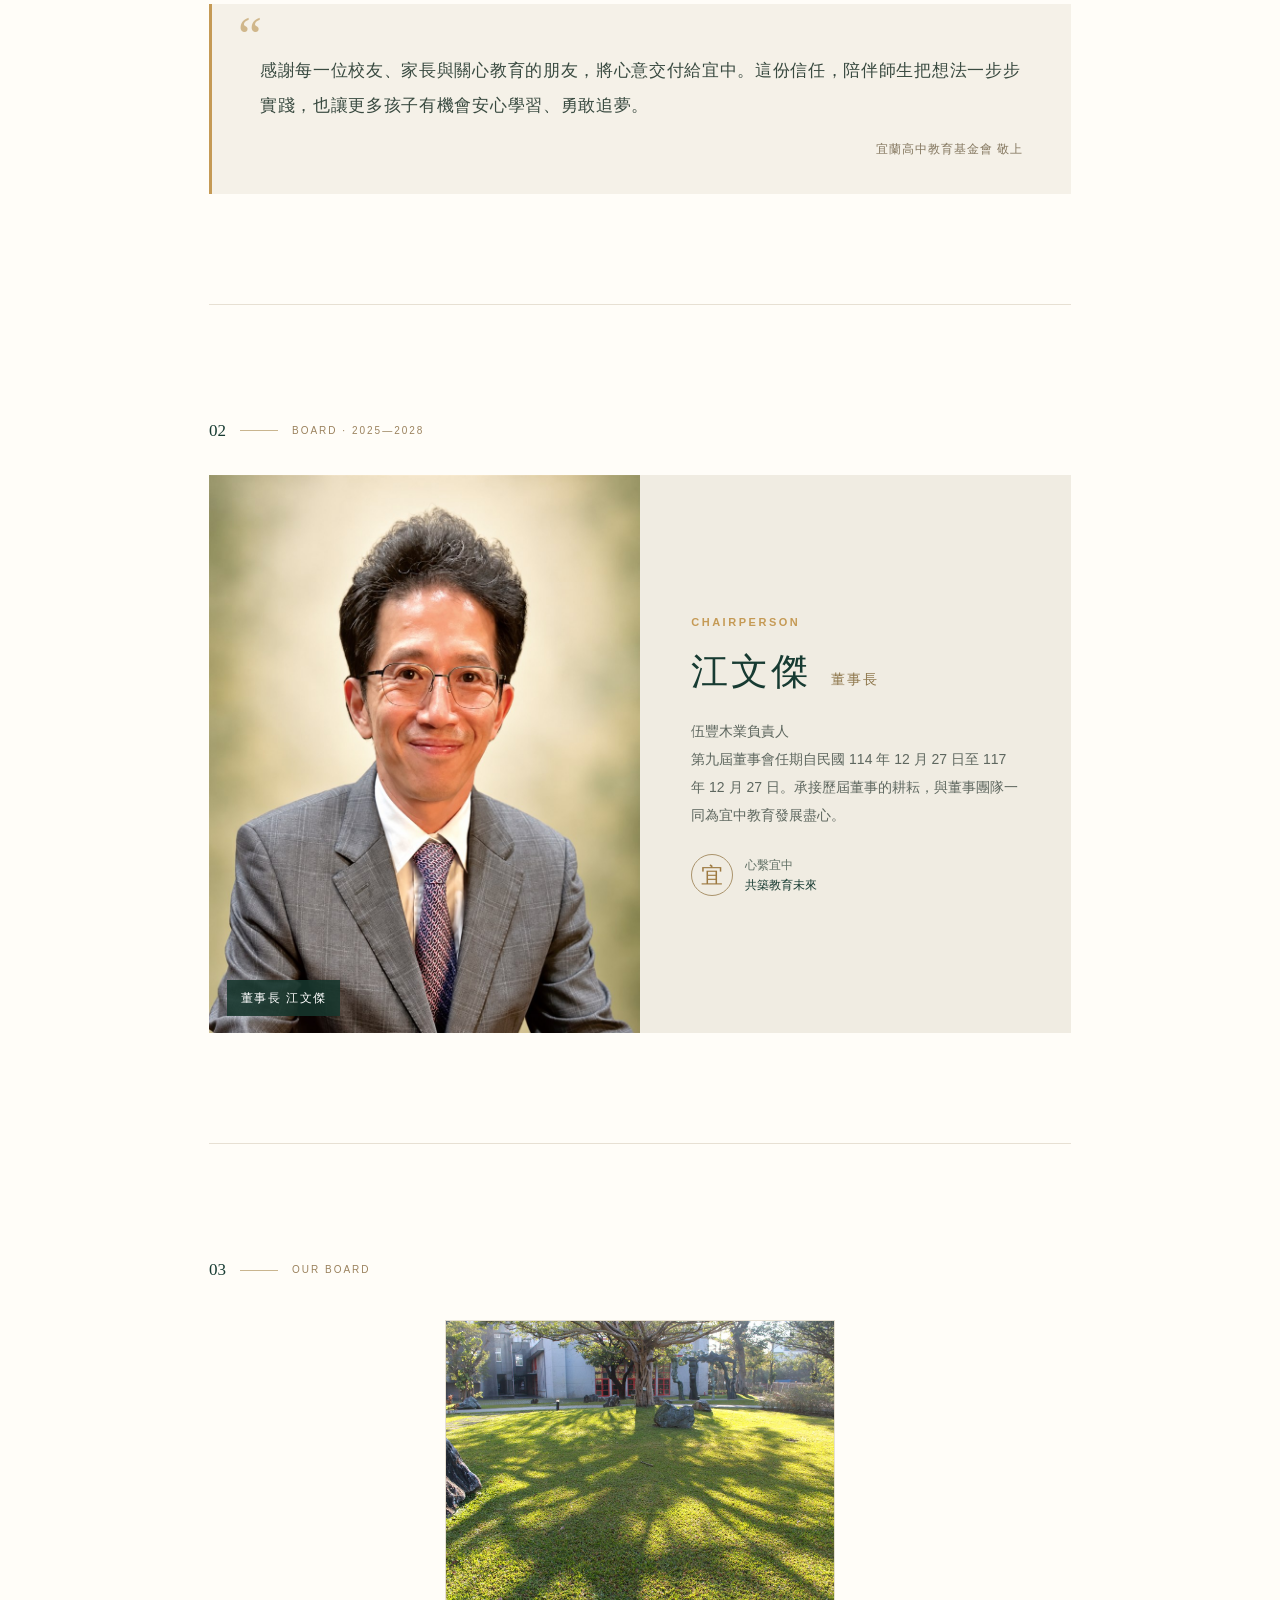
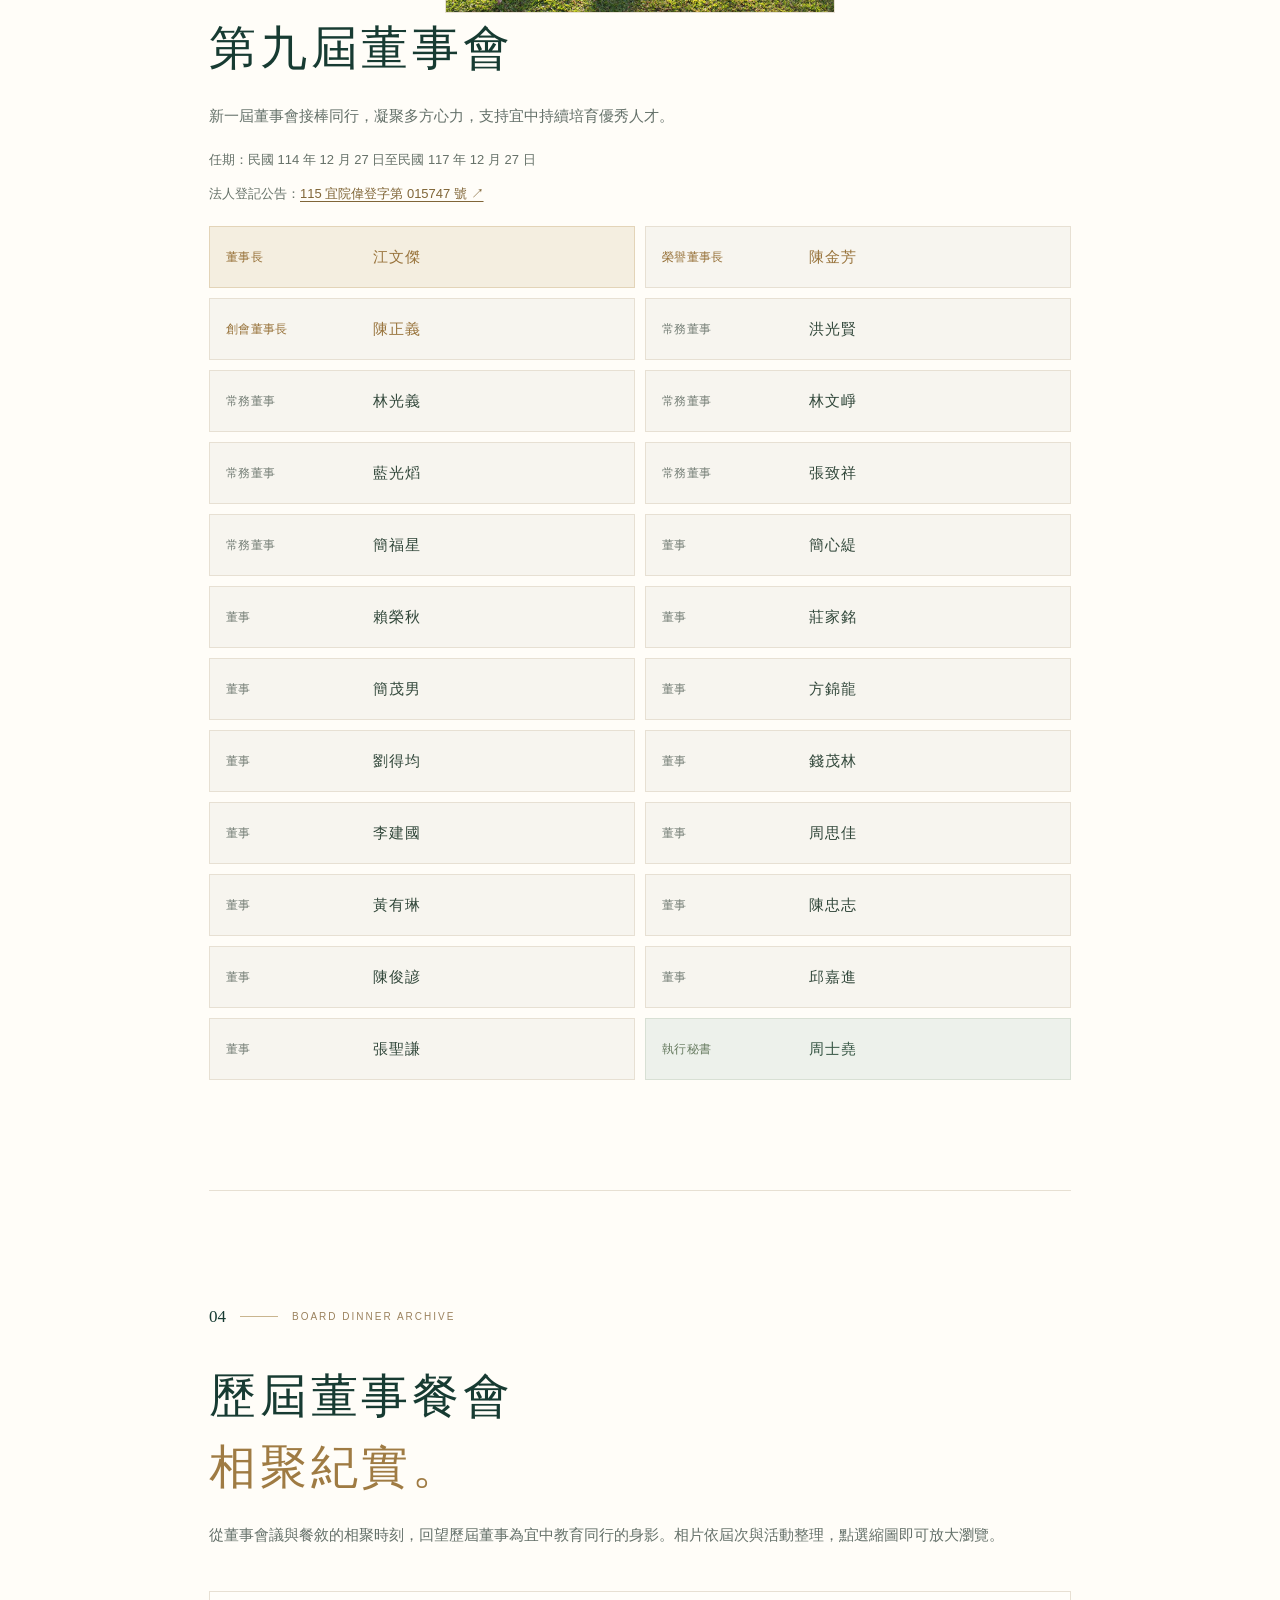
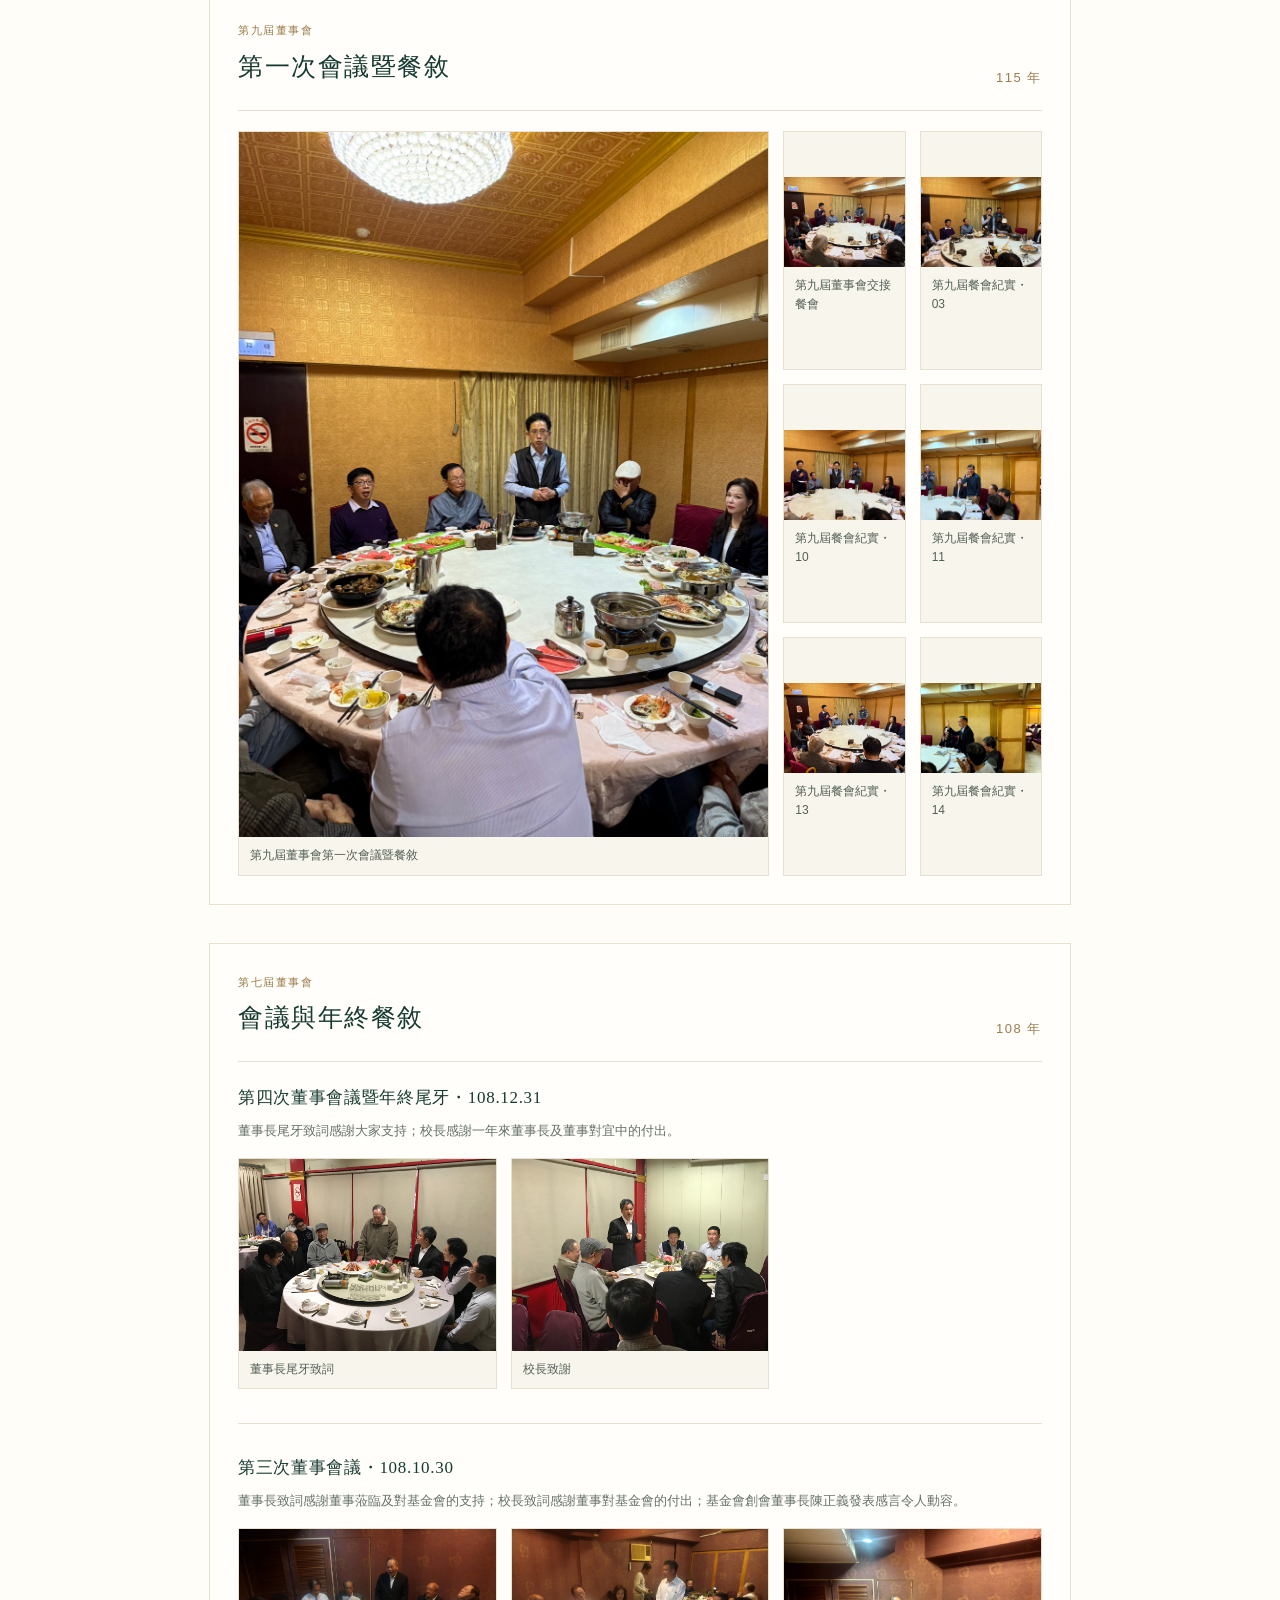
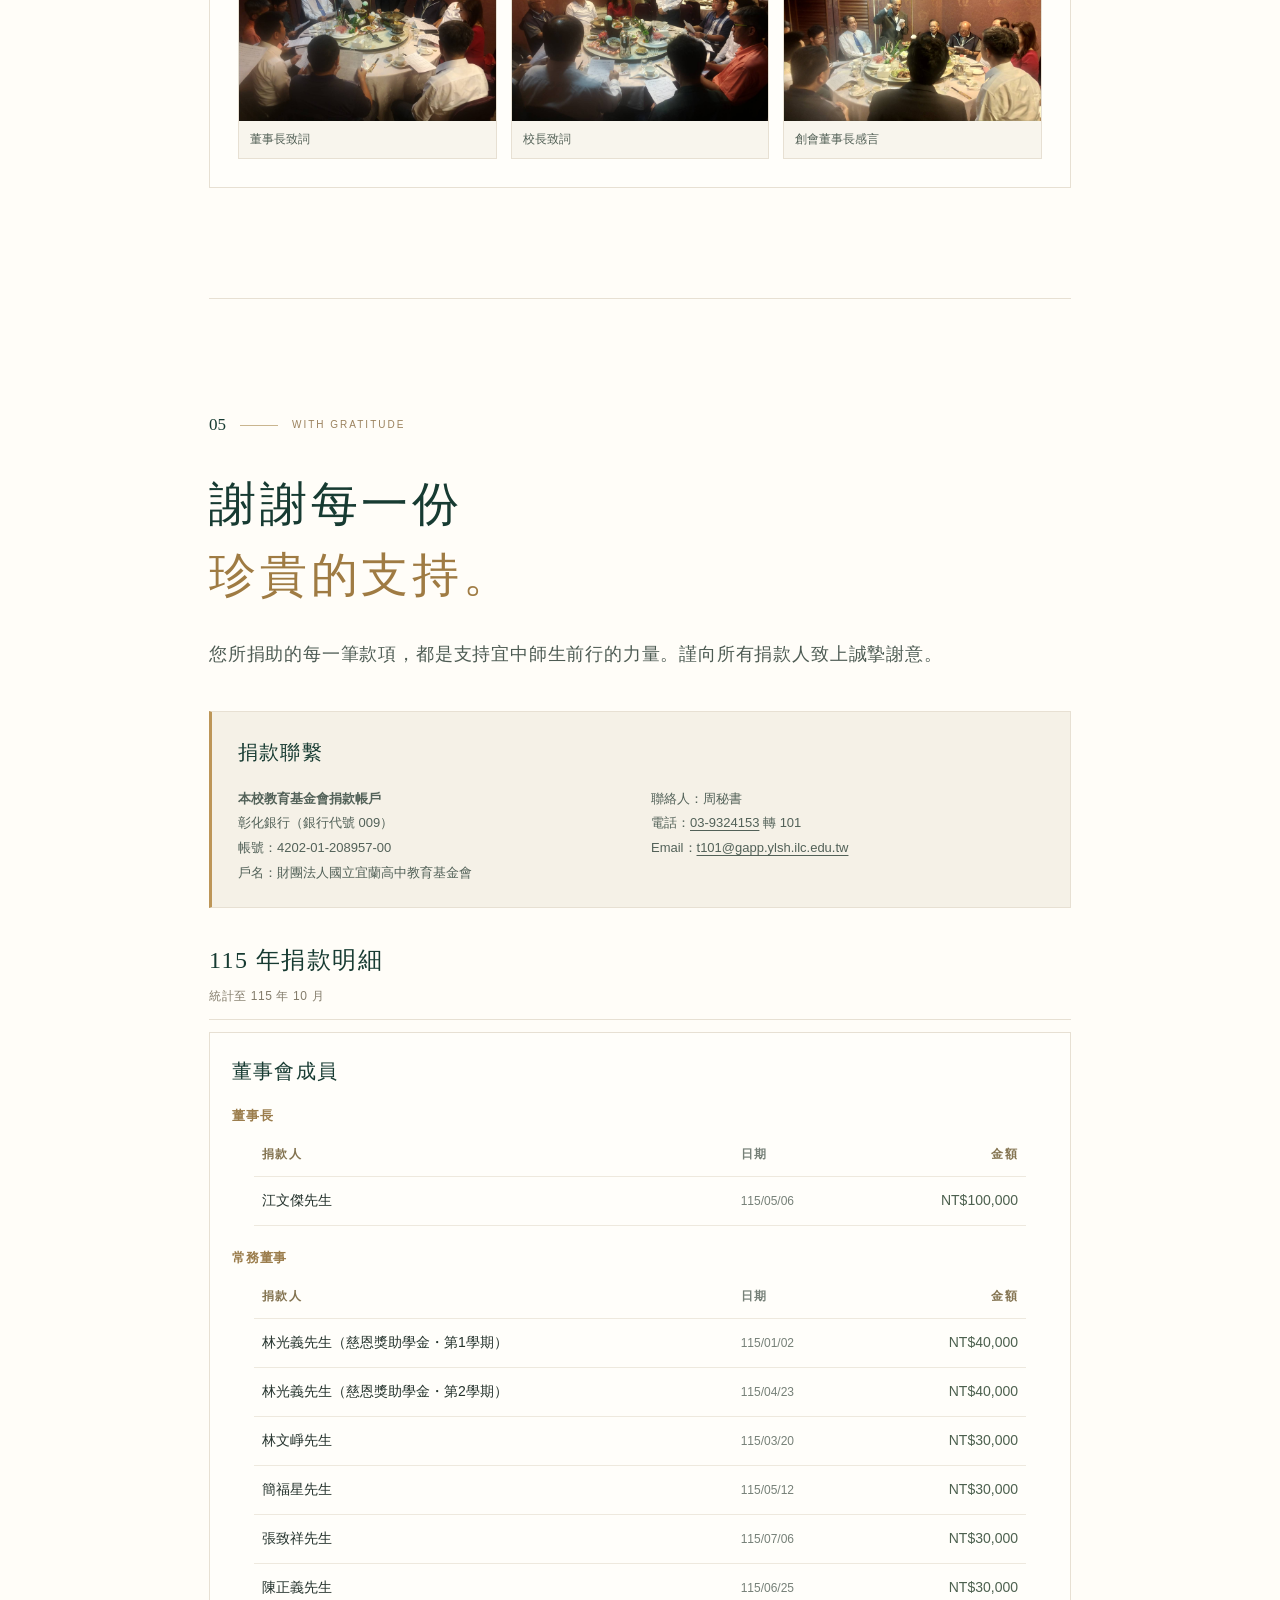
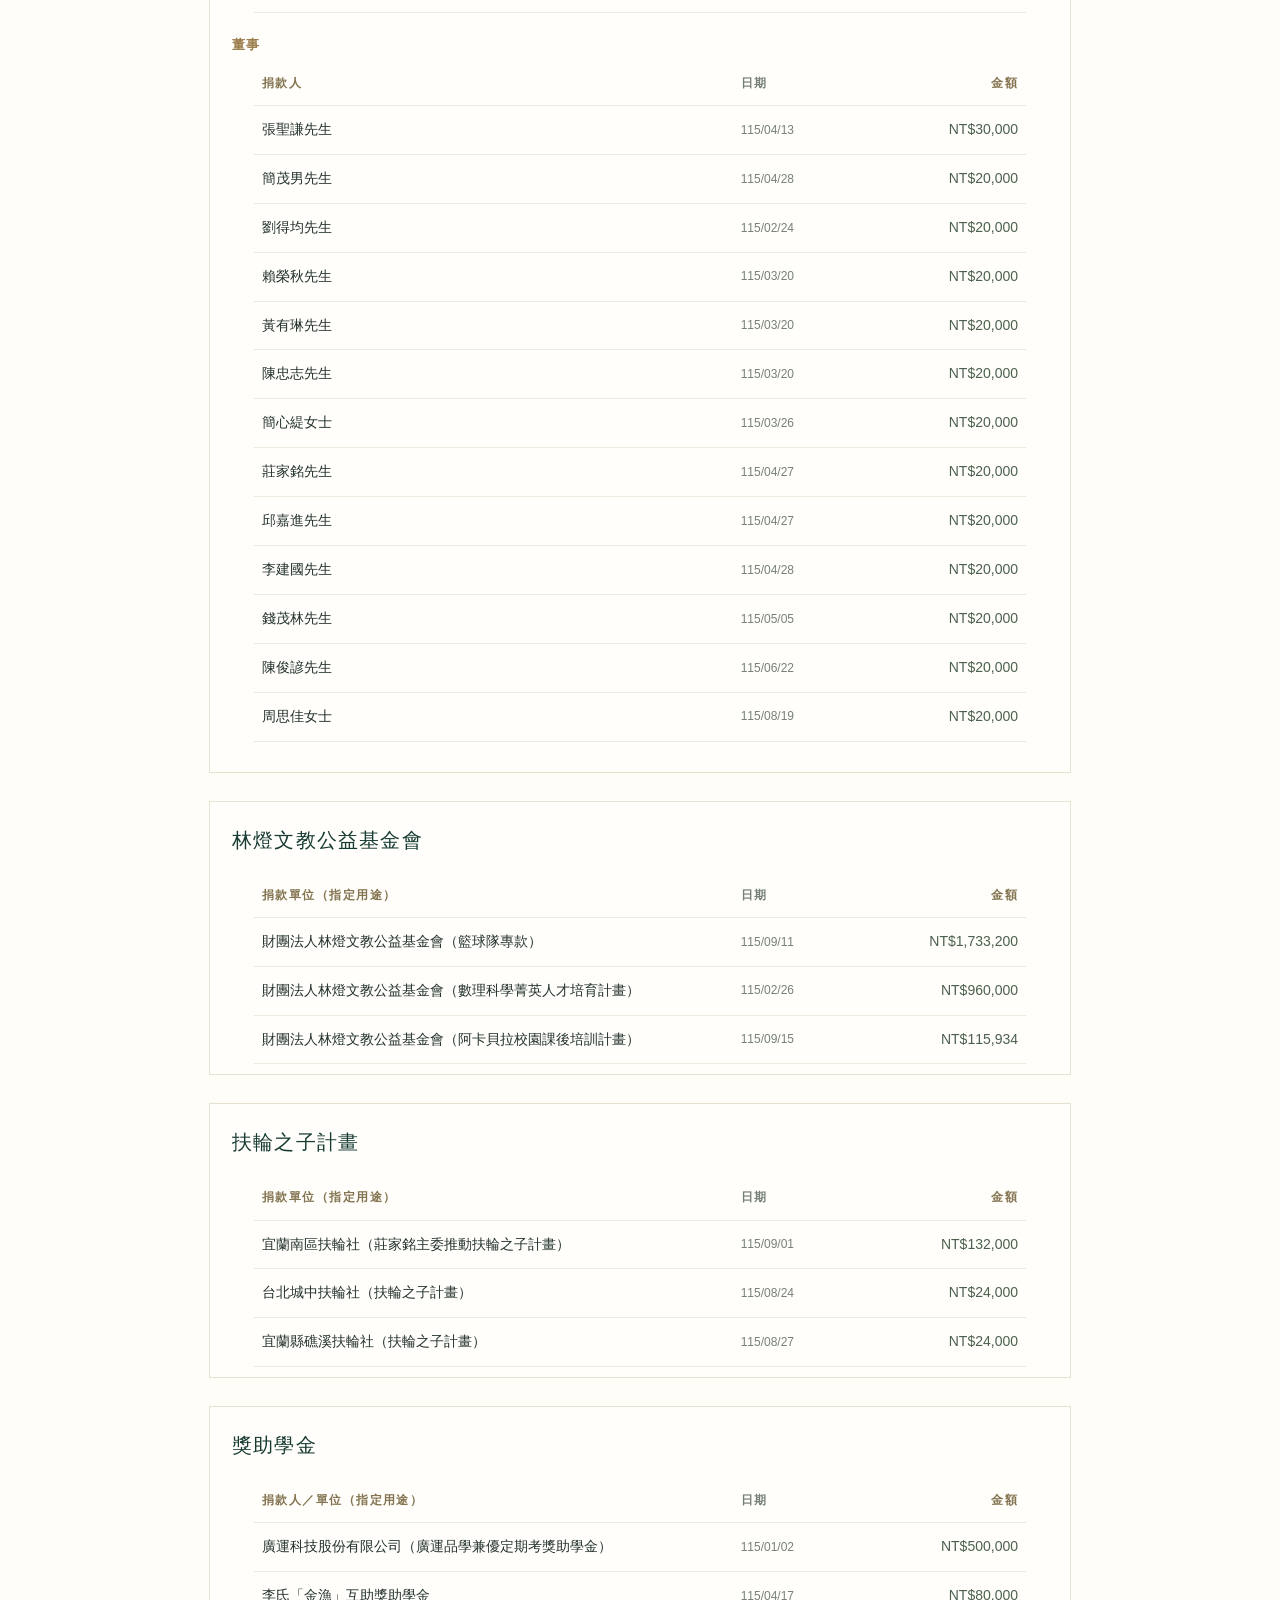
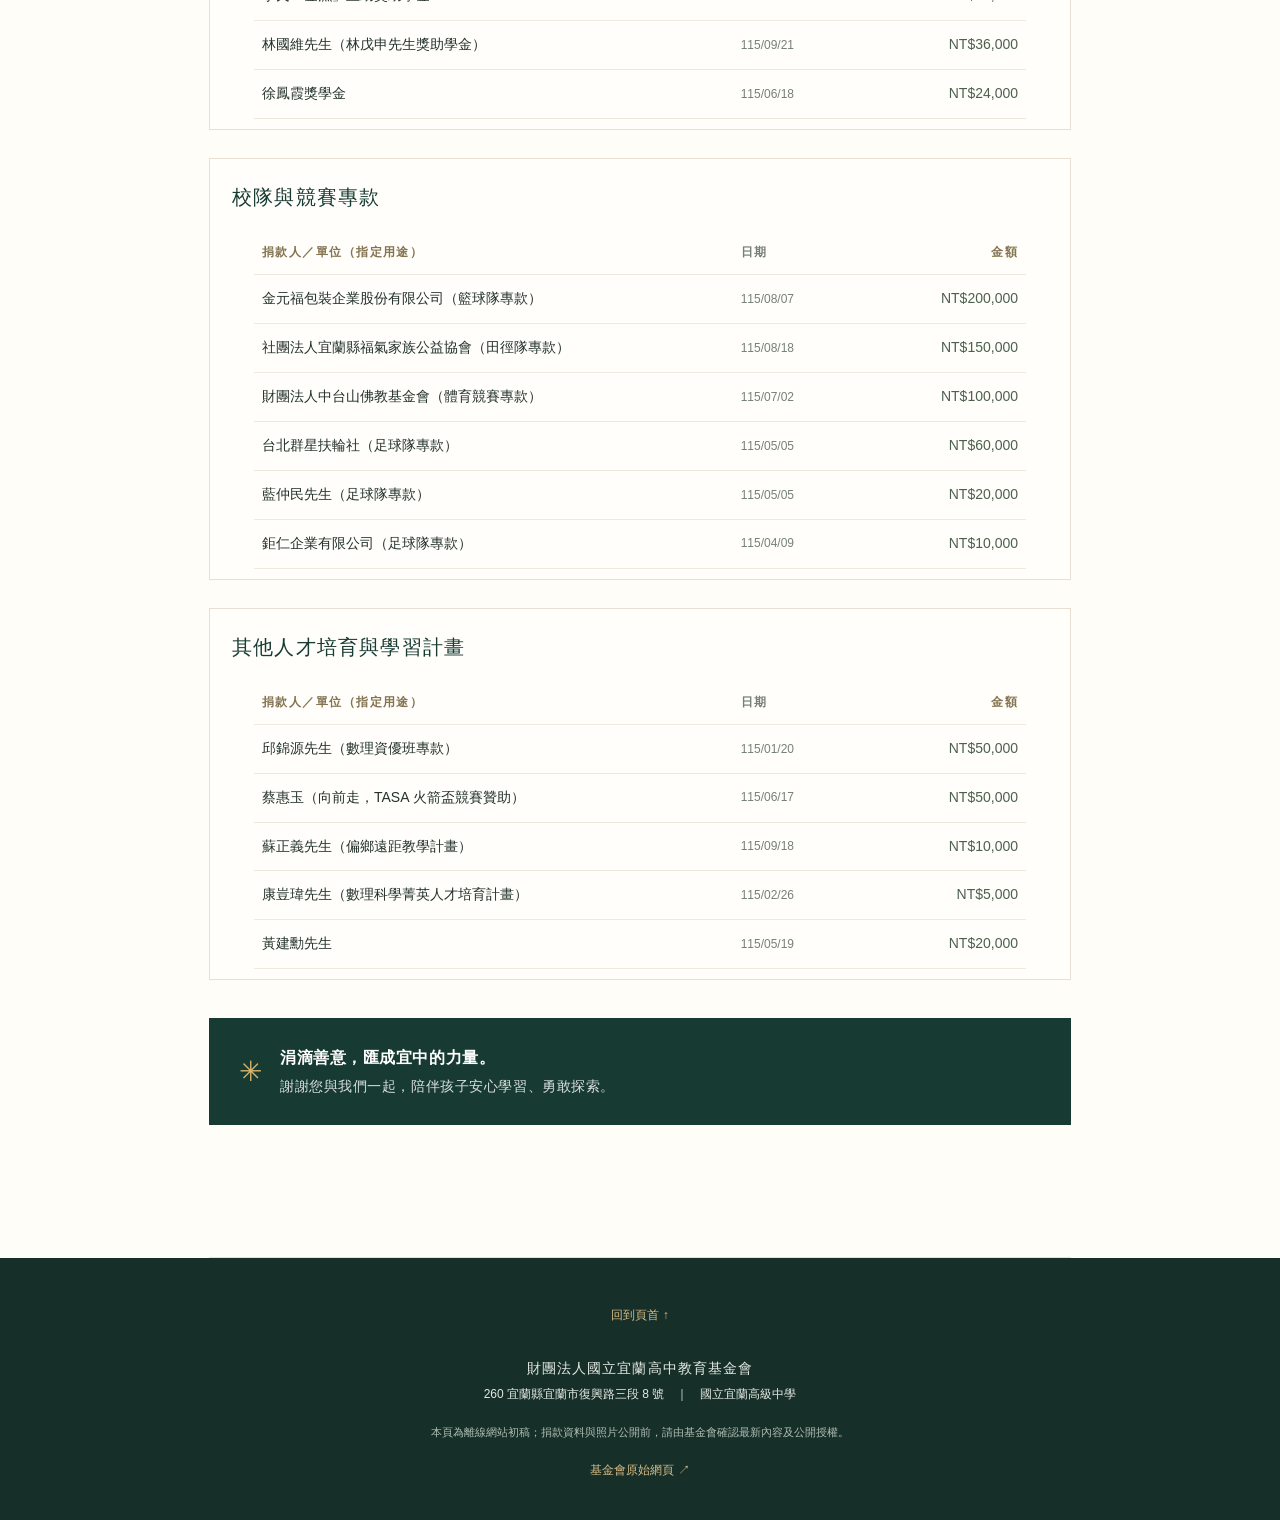
==== commit 73b975cb: "Refine chairperson details and board introduction layout" ====
--- a/index.html
+++ b/index.html
@@ -56,16 +56,22 @@
         <div class="section-kicker"><span>02</span><span class="rule"></span><span>BOARD · 2025—2028</span></div>
         <div class="chair-card">
           <div class="chair-image"><img src="assets/images/chairperson-jiang-wenjie.jpg" alt="第九屆董事長江文傑正式肖像" loading="lazy"><span>董事長 江文傑</span></div>
-          <div class="chair-copy"><p class="eyebrow">CHAIRPERSON</p><h2 id="chair-title">江文傑 <small>董事長</small></h2><p>第九屆董事會任期自民國 114 年 12 月 27 日至 117 年 12 月 27 日。承接歷屆董事的耕耘，與董事團隊一同為宜中教育發展盡心。</p><div class="chair-note"><span class="seal" aria-hidden="true">宜</span><span>心繫宜中<br><b>共築教育未來</b></span></div></div>
+          <div class="chair-copy"><p class="eyebrow">CHAIRPERSON</p><h2 id="chair-title">江文傑 <small>董事長</small></h2>
+            <p class="chair-affiliation">伍豐木業負責人</p><p>第九屆董事會任期自民國 114 年 12 月 27 日至 117 年 12 月 27 日。承接歷屆董事的耕耘，與董事團隊一同為宜中教育發展盡心。</p><div class="chair-note"><span class="seal" aria-hidden="true">宜</span><span>心繫宜中<br><b>共築教育未來</b></span></div></div>
         </div>
       </section>
 
       <section class="board section" id="board">
         <div class="section-kicker"><span>03</span><span class="rule"></span><span>OUR BOARD</span></div>
-        <h2>第九屆董事會</h2>
-        <p class="section-intro">新一屆董事會接棒同行，凝聚多方心力，支持宜中持續培育優秀人才。</p>
-        <p class="registration-note">任期：民國 114 年 12 月 27 日至民國 117 年 12 月 27 日</p>
-        <p class="registration-note">法人登記公告：<a class="court-link" href="https://ild.judicial.gov.tw/tw/cp-7862-2966495-ba533-321.html" target="_blank" rel="noreferrer">115 宜院偉登字第 015747 號 ↗</a></p>
+        <div class="board-intro-layout">
+          <button class="board-campus-photo gallery-photo" type="button" data-lightbox data-group="board-campus" data-full="assets/images/foundation-garden.jpg" data-caption="宜中校園綠地與樹影" aria-label="宜中校園綠地與樹影，點擊放大"><img src="assets/images/foundation-garden.jpg" alt="宜中校園綠地與樹影" loading="lazy"></button>
+          <div class="board-intro-copy">
+            <h2>第九屆董事會</h2>
+            <p class="section-intro">新一屆董事會接棒同行，凝聚多方心力，支持宜中持續培育優秀人才。</p>
+            <p class="registration-note">任期：民國 114 年 12 月 27 日至民國 117 年 12 月 27 日</p>
+            <p class="registration-note">法人登記公告：<a class="court-link" href="https://ild.judicial.gov.tw/tw/cp-7862-2966495-ba533-321.html" target="_blank" rel="noreferrer">115 宜院偉登字第 015747 號 ↗</a></p>
+          </div>
+        </div>
         <div class="board-list" role="list" aria-label="第九屆董事名單">
           <div class="board-row board-chair" role="listitem"><span>董事長</span><strong>江文傑</strong></div>
           <div class="board-row board-honor" role="listitem"><span>榮譽董事長</span><strong>陳金芳</strong></div>
@@ -92,7 +98,6 @@
           <div class="board-row" role="listitem"><span>董事</span><strong>張聖謙</strong></div>
           <div class="board-row board-secretary" role="listitem"><span>執行秘書</span><strong>周士堯</strong></div>
         </div>
-        <div class="board-campus-photo"><button class="gallery-photo" type="button" data-lightbox data-group="board-campus" data-full="assets/images/foundation-garden.jpg" data-caption="宜中校園綠地與樹影"><img src="assets/images/foundation-garden.jpg" alt="宜中校園綠地與樹影" loading="lazy"><span>校園一隅・樹影與綠地</span></button></div>
       </section>
 
       <section class="handover section" id="handover">
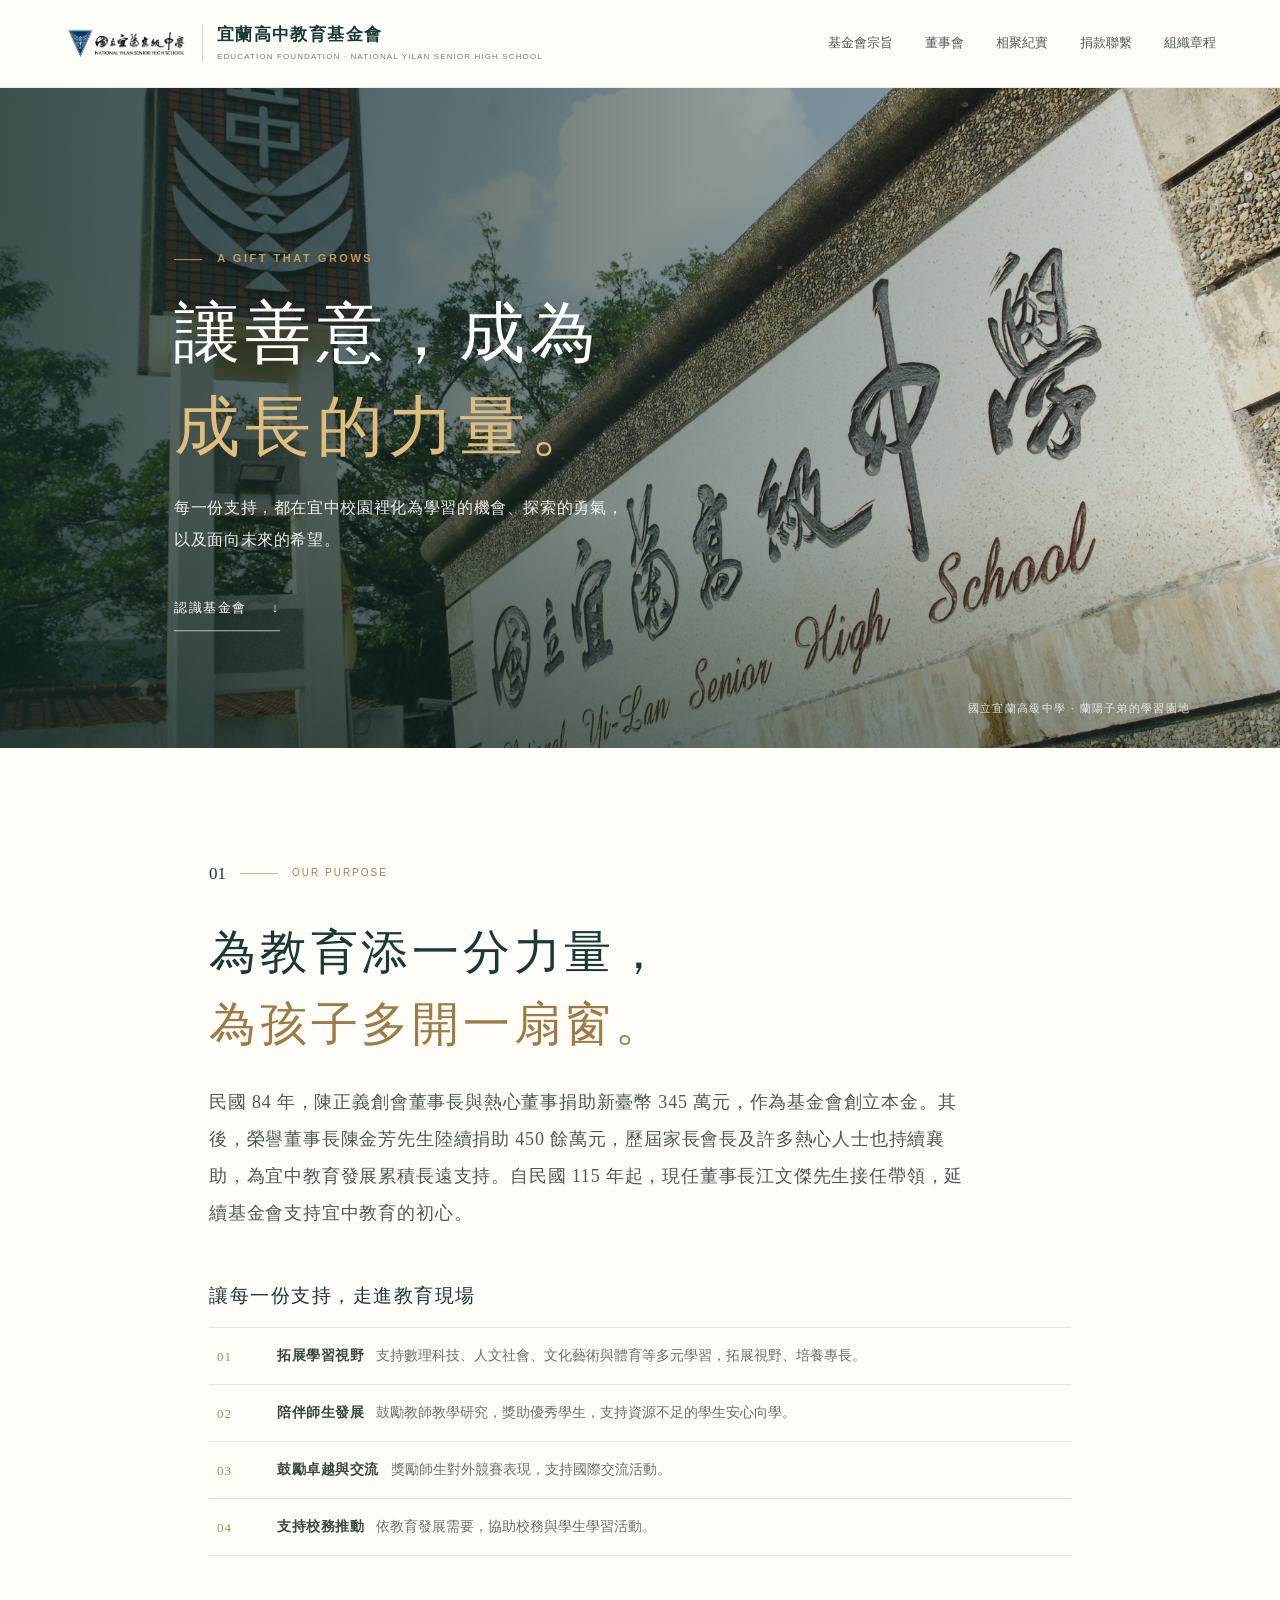
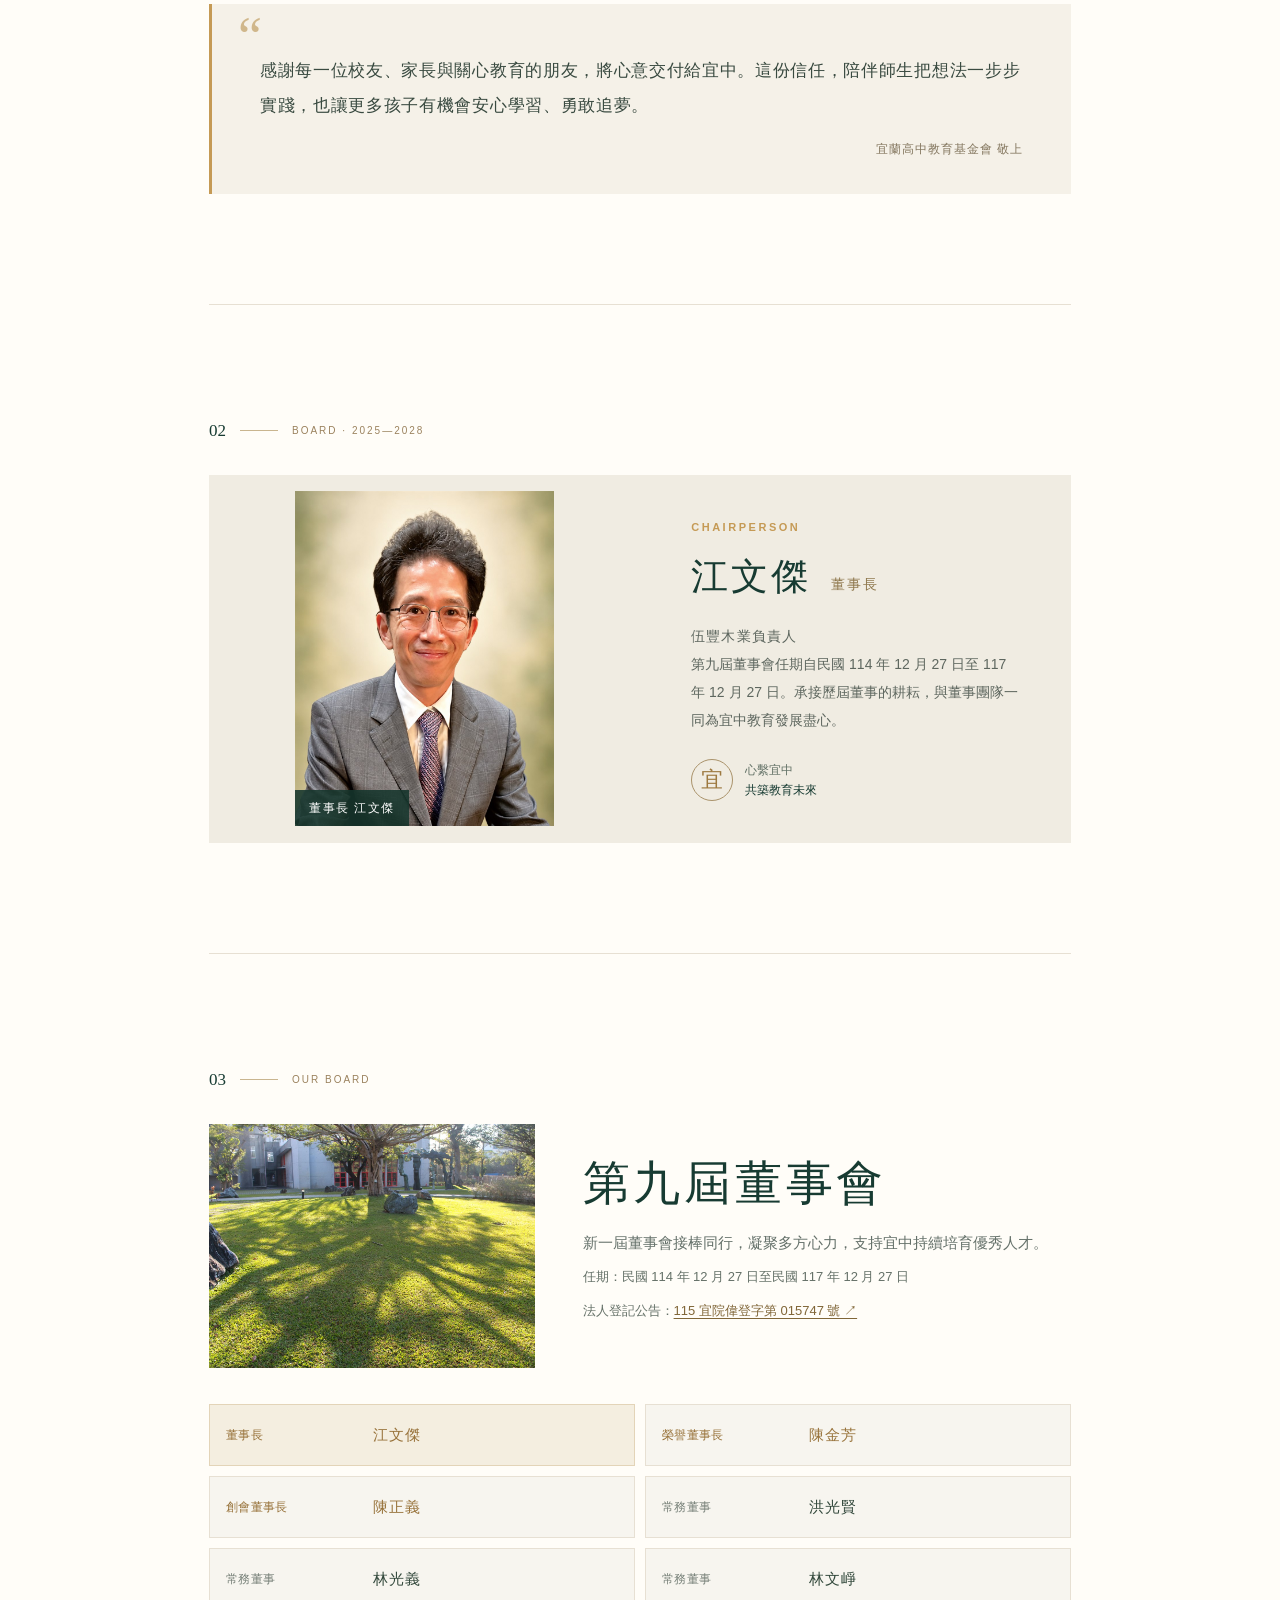
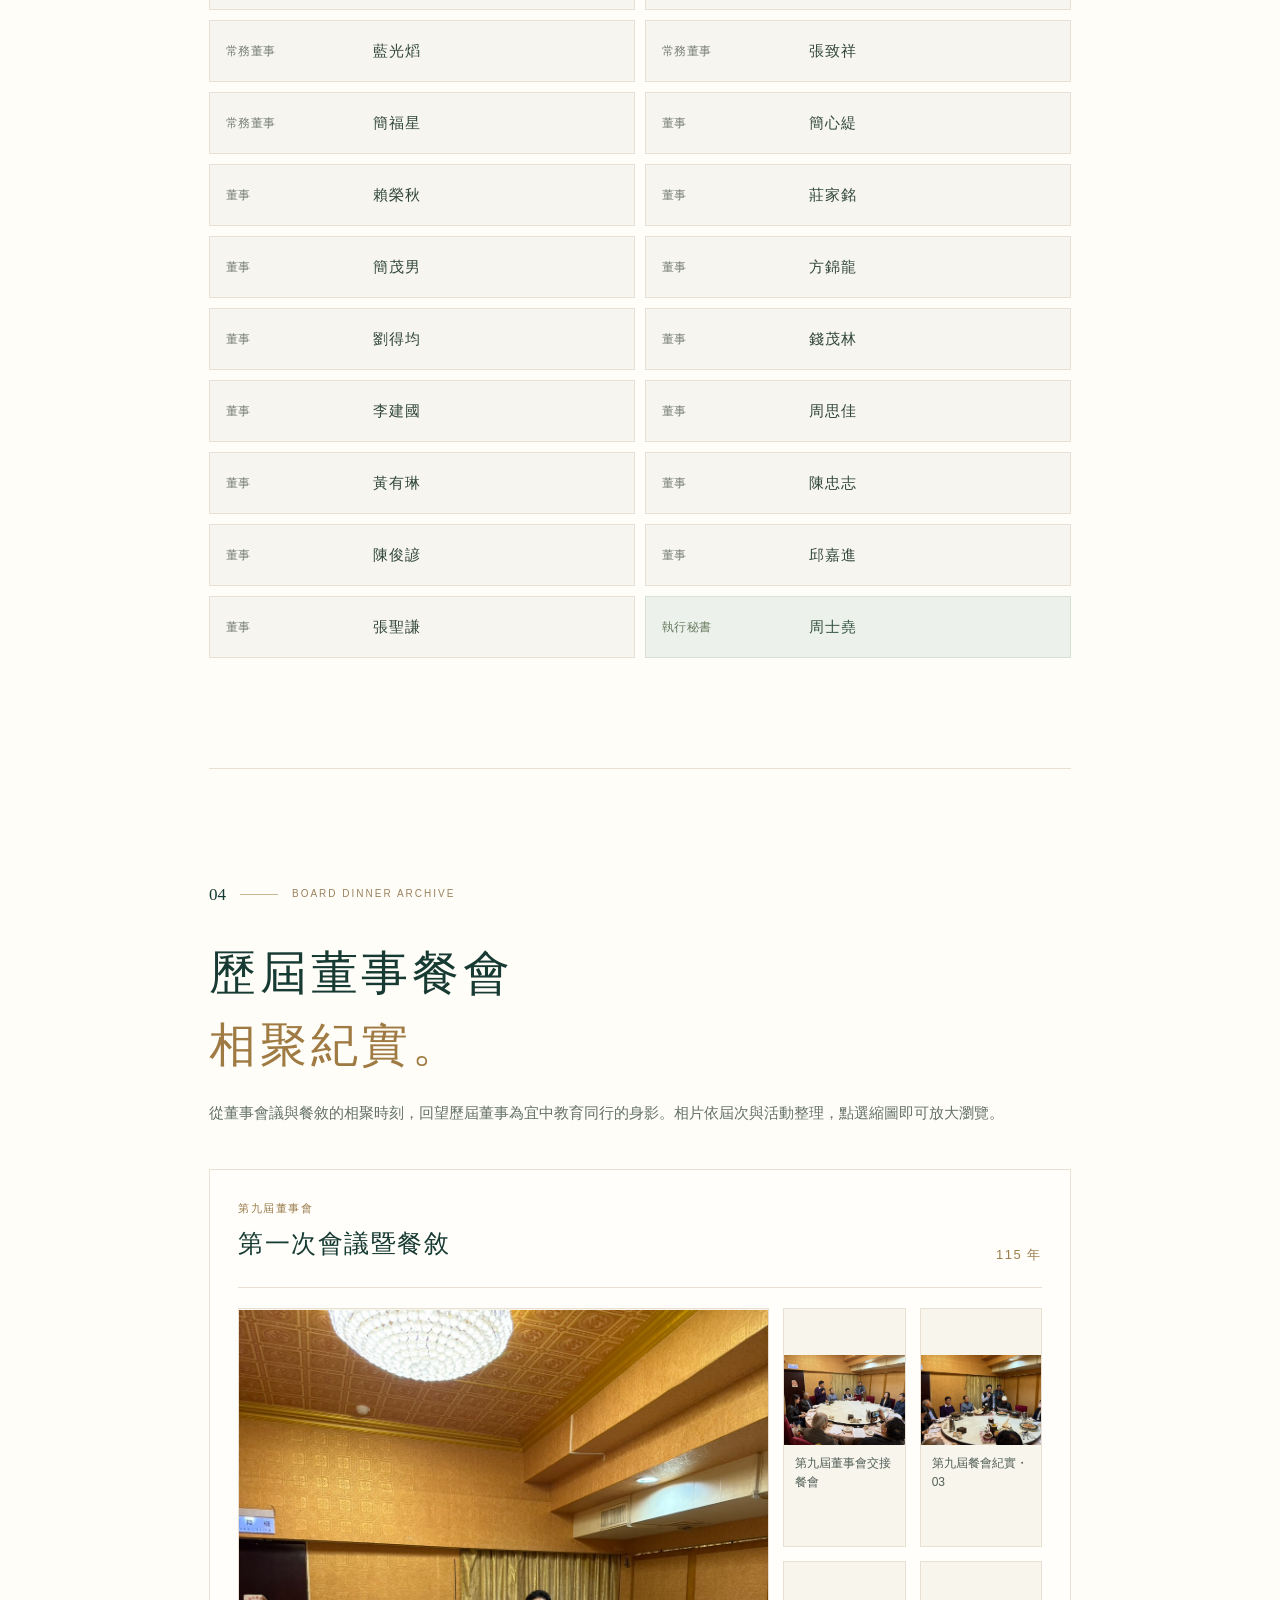
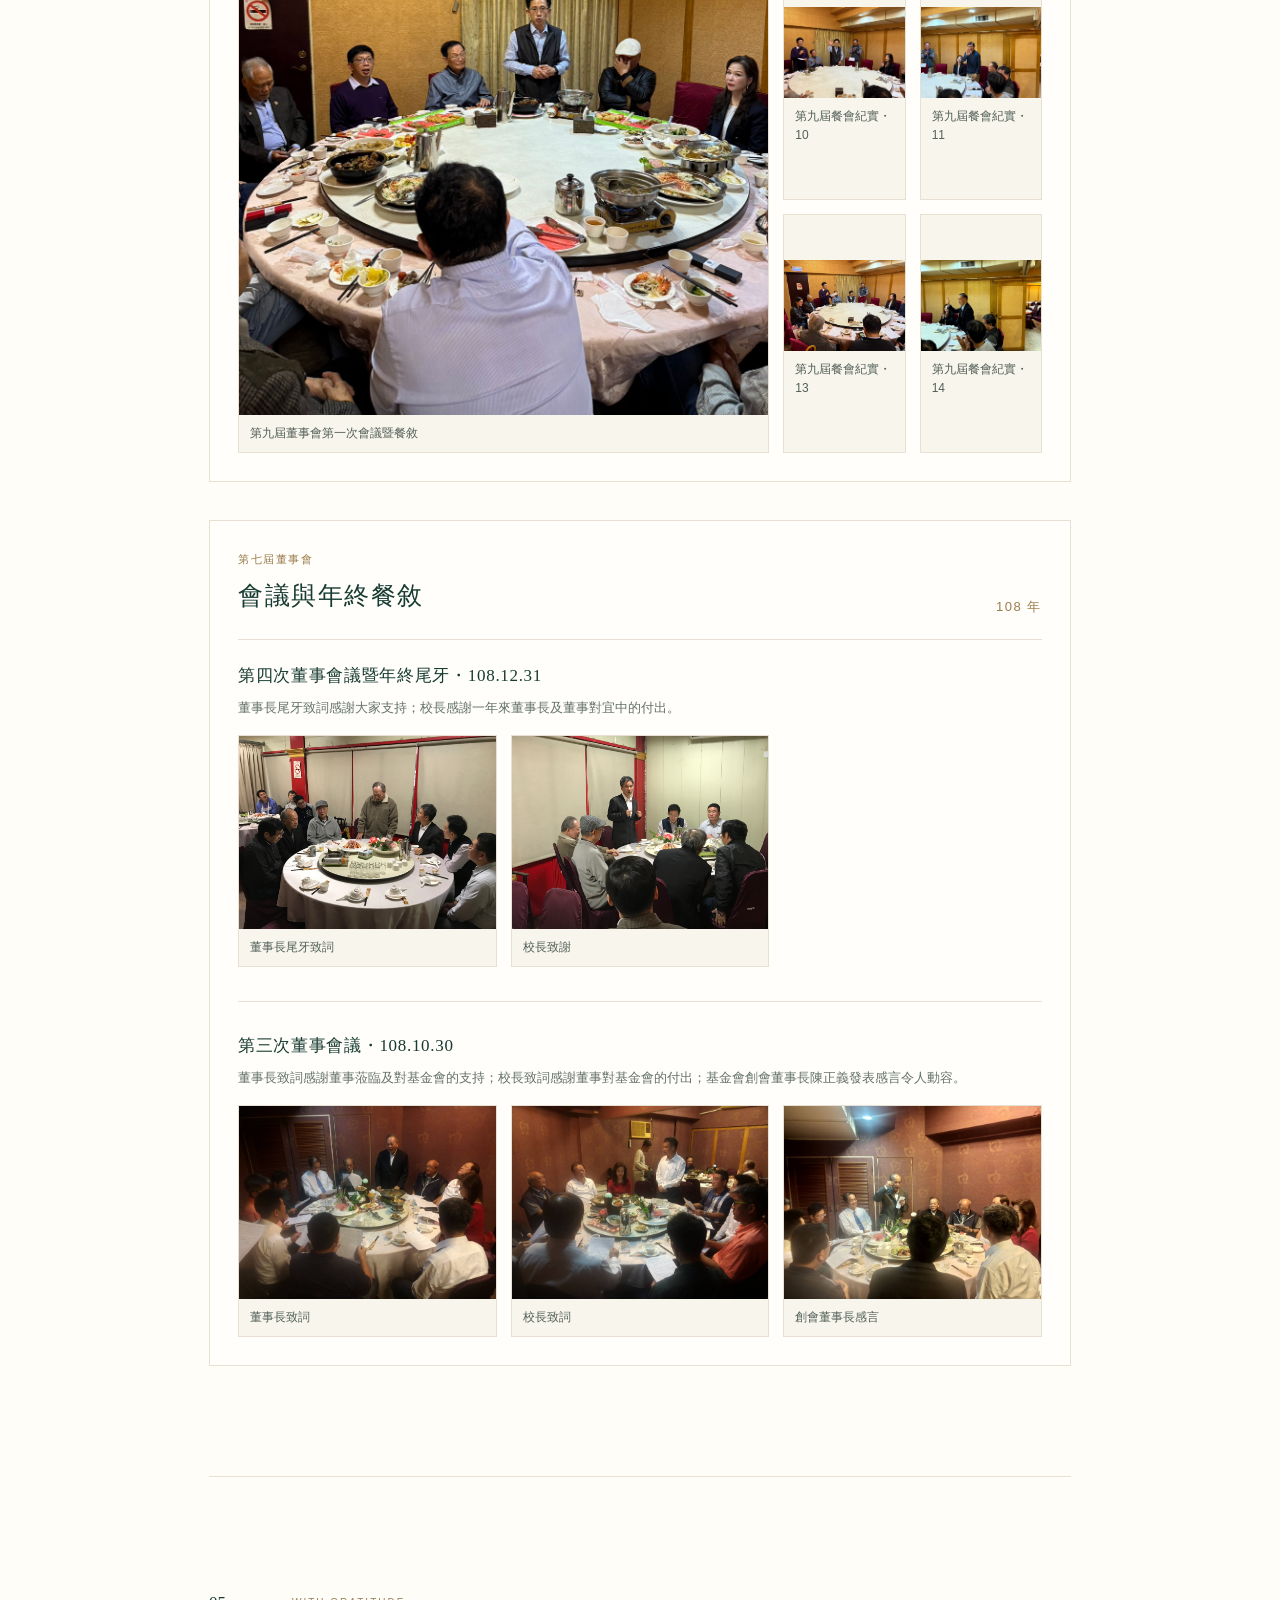
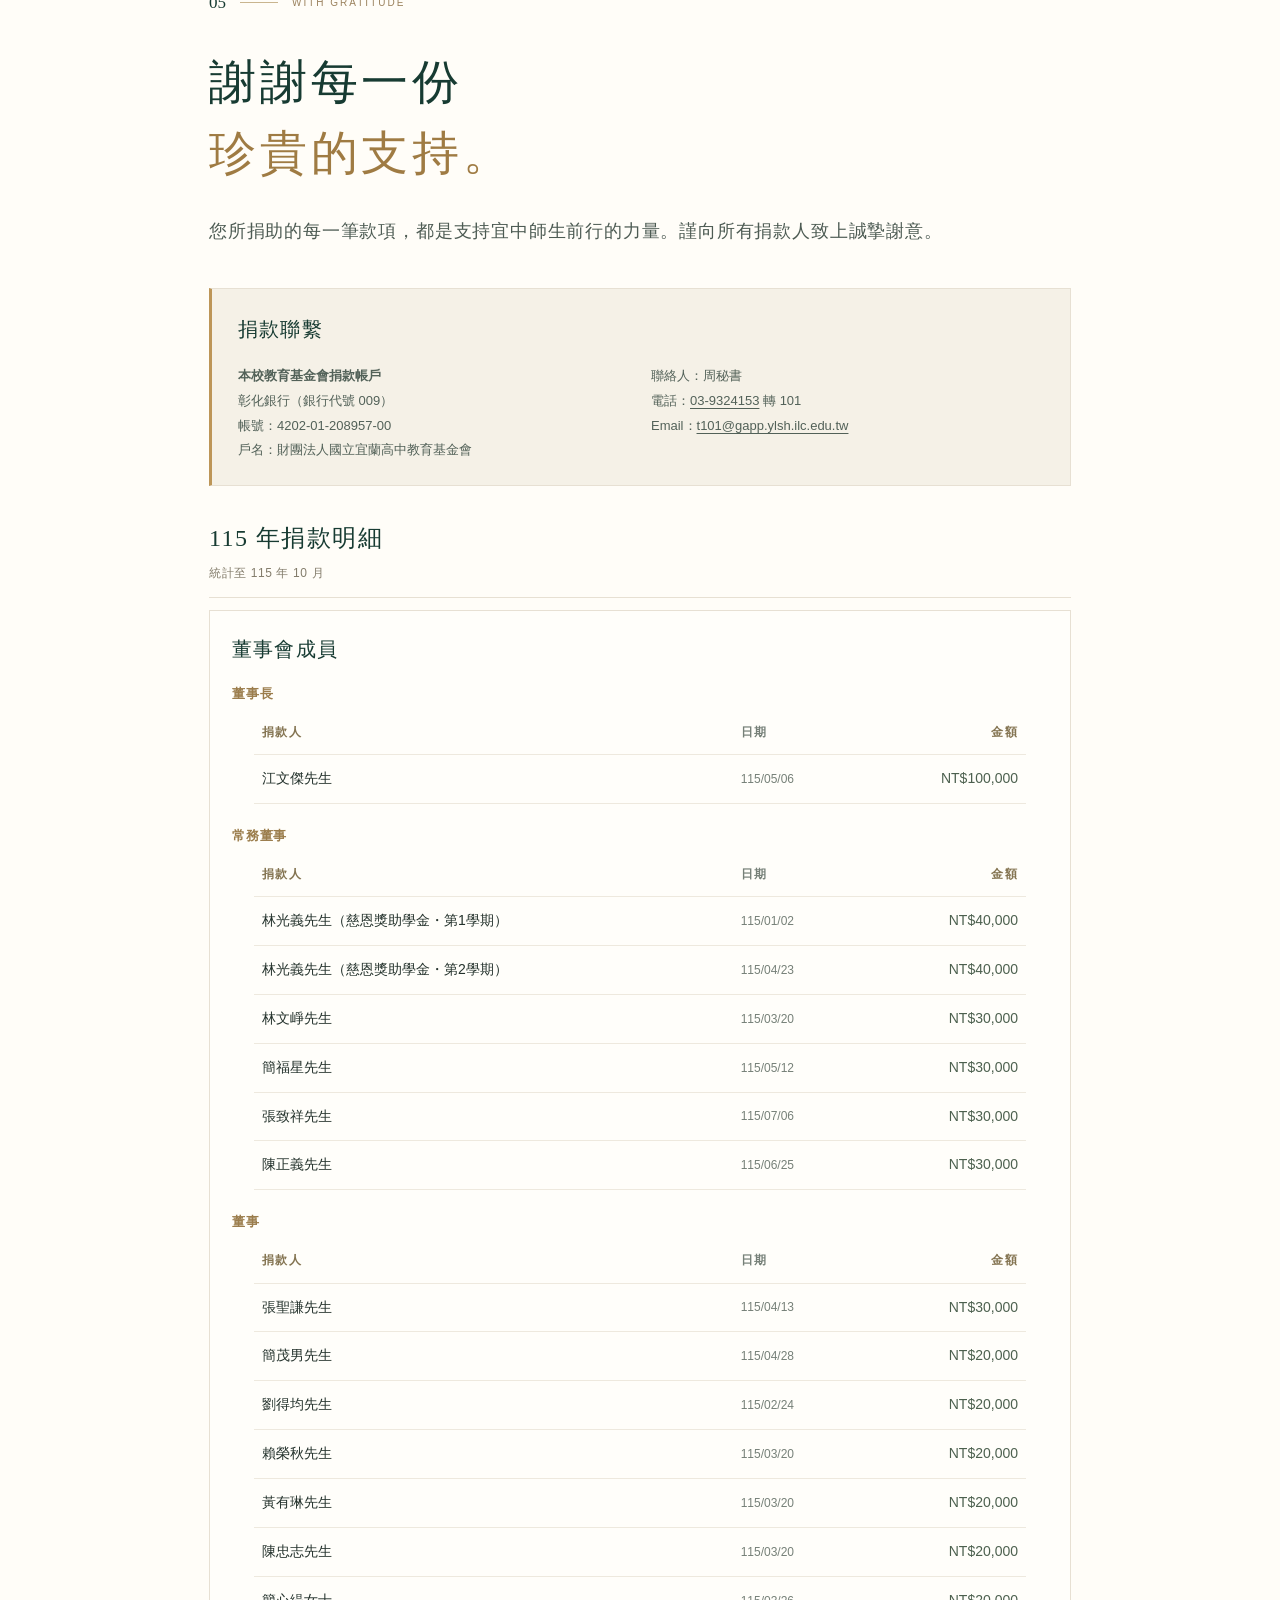
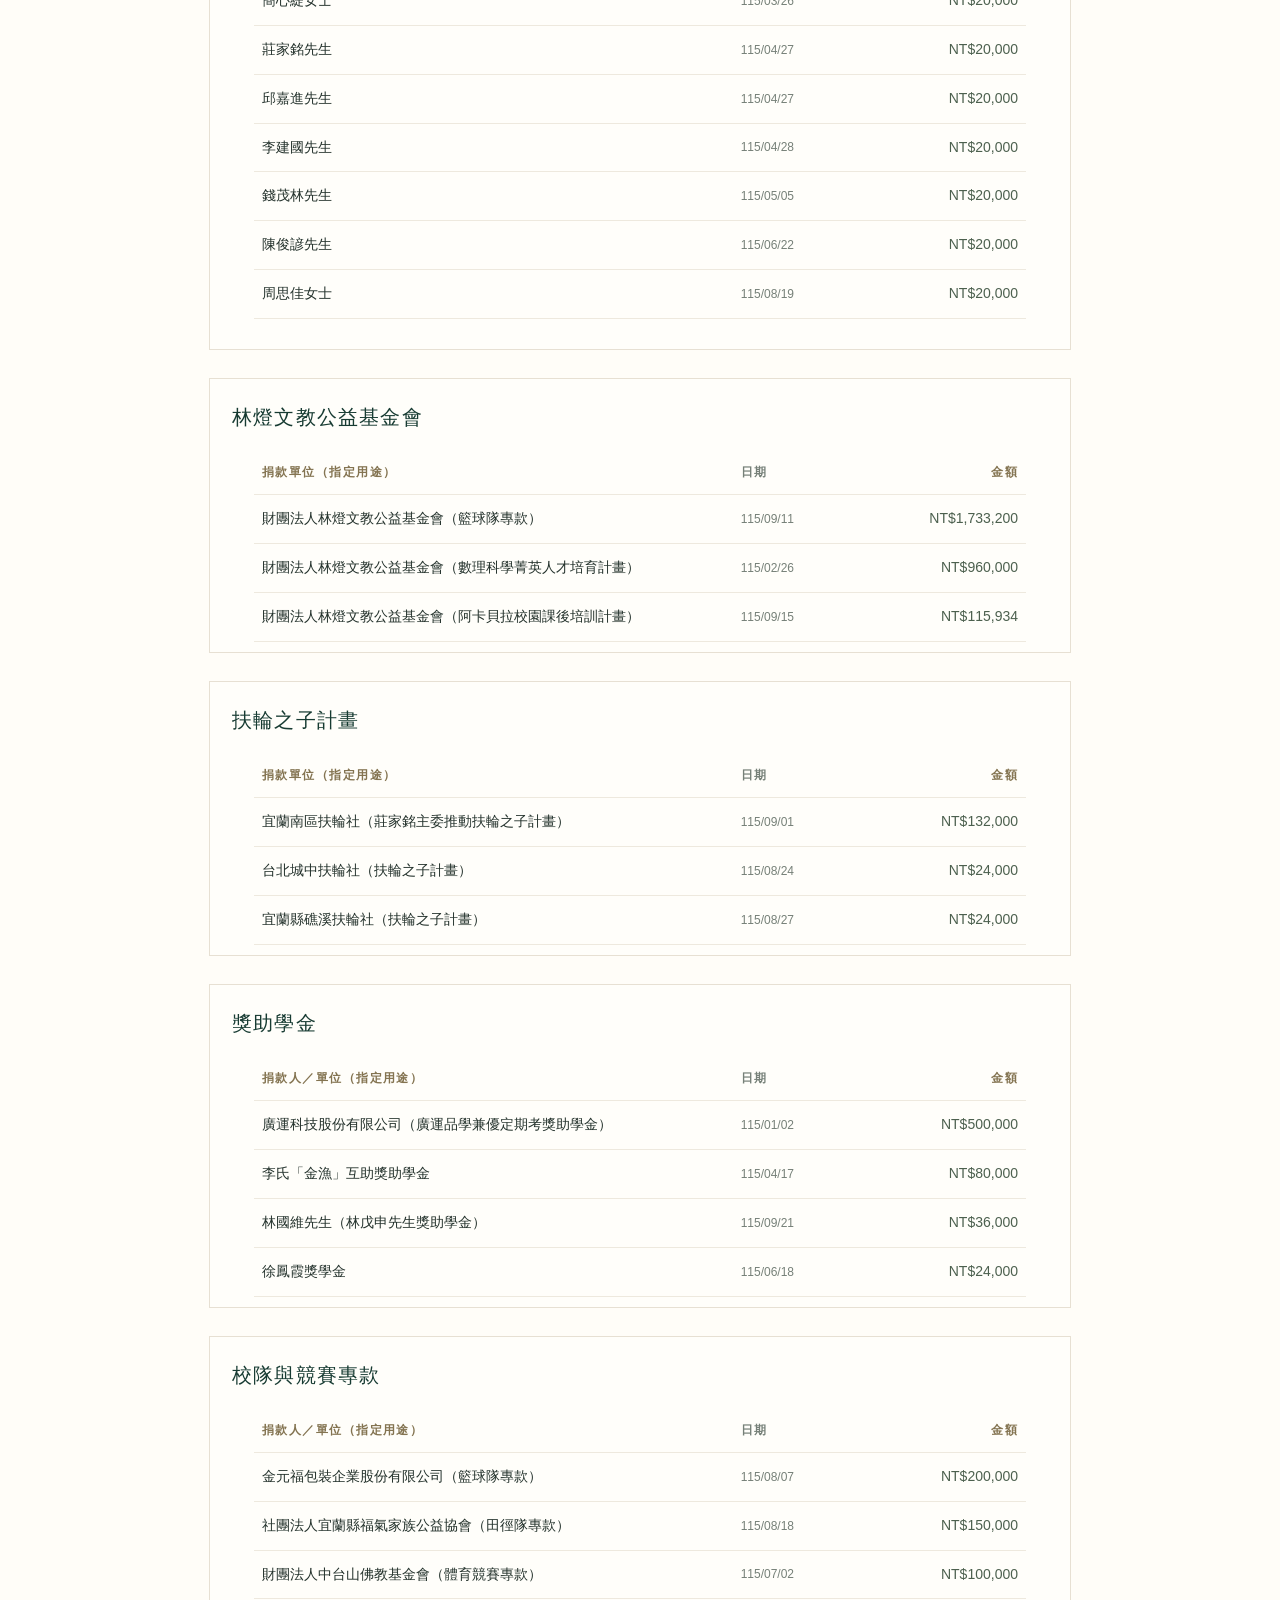
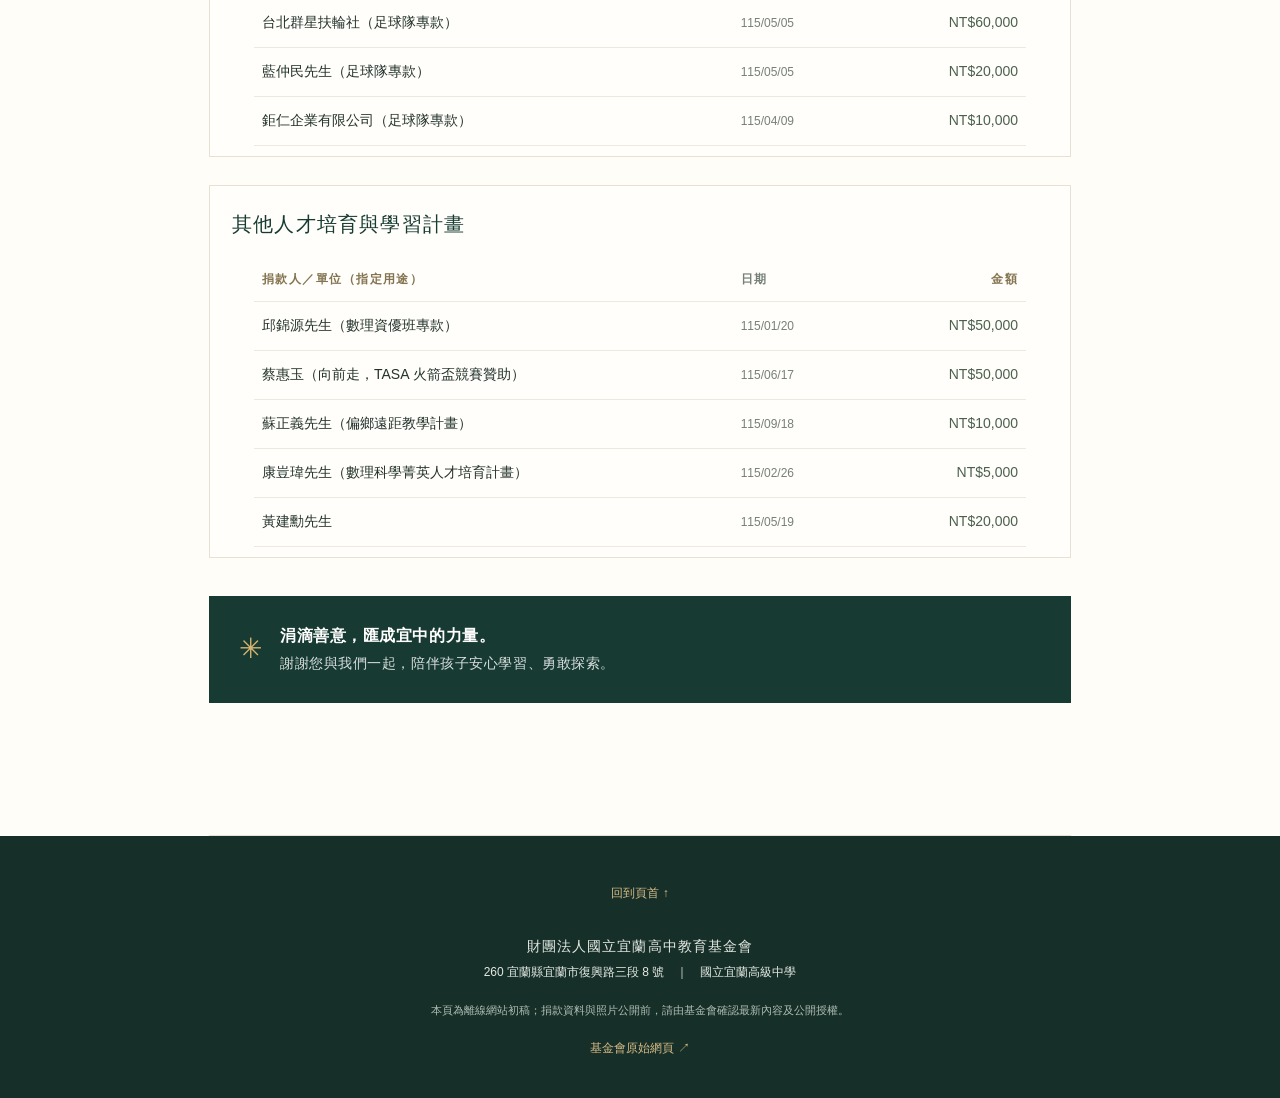
==== commit 9a028172: "Refresh foundation stylesheet cache" ====
--- a/index.html
+++ b/index.html
@@ -6,7 +6,7 @@
   <meta name="theme-color" content="#173b32">
   <meta name="description" content="財團法人國立宜蘭高中教育基金會，感謝每一份支持，陪伴宜中學子探索、學習與成長。">
   <title>宜蘭高中教育基金會｜讓善意，成為成長的力量</title>
-  <link rel="stylesheet" href="foundation.css">
+  <link rel="stylesheet" href="foundation.css?v=20261028b">
 </head>
 <body>
   <a class="skip-link" href="#main">跳到主要內容</a>
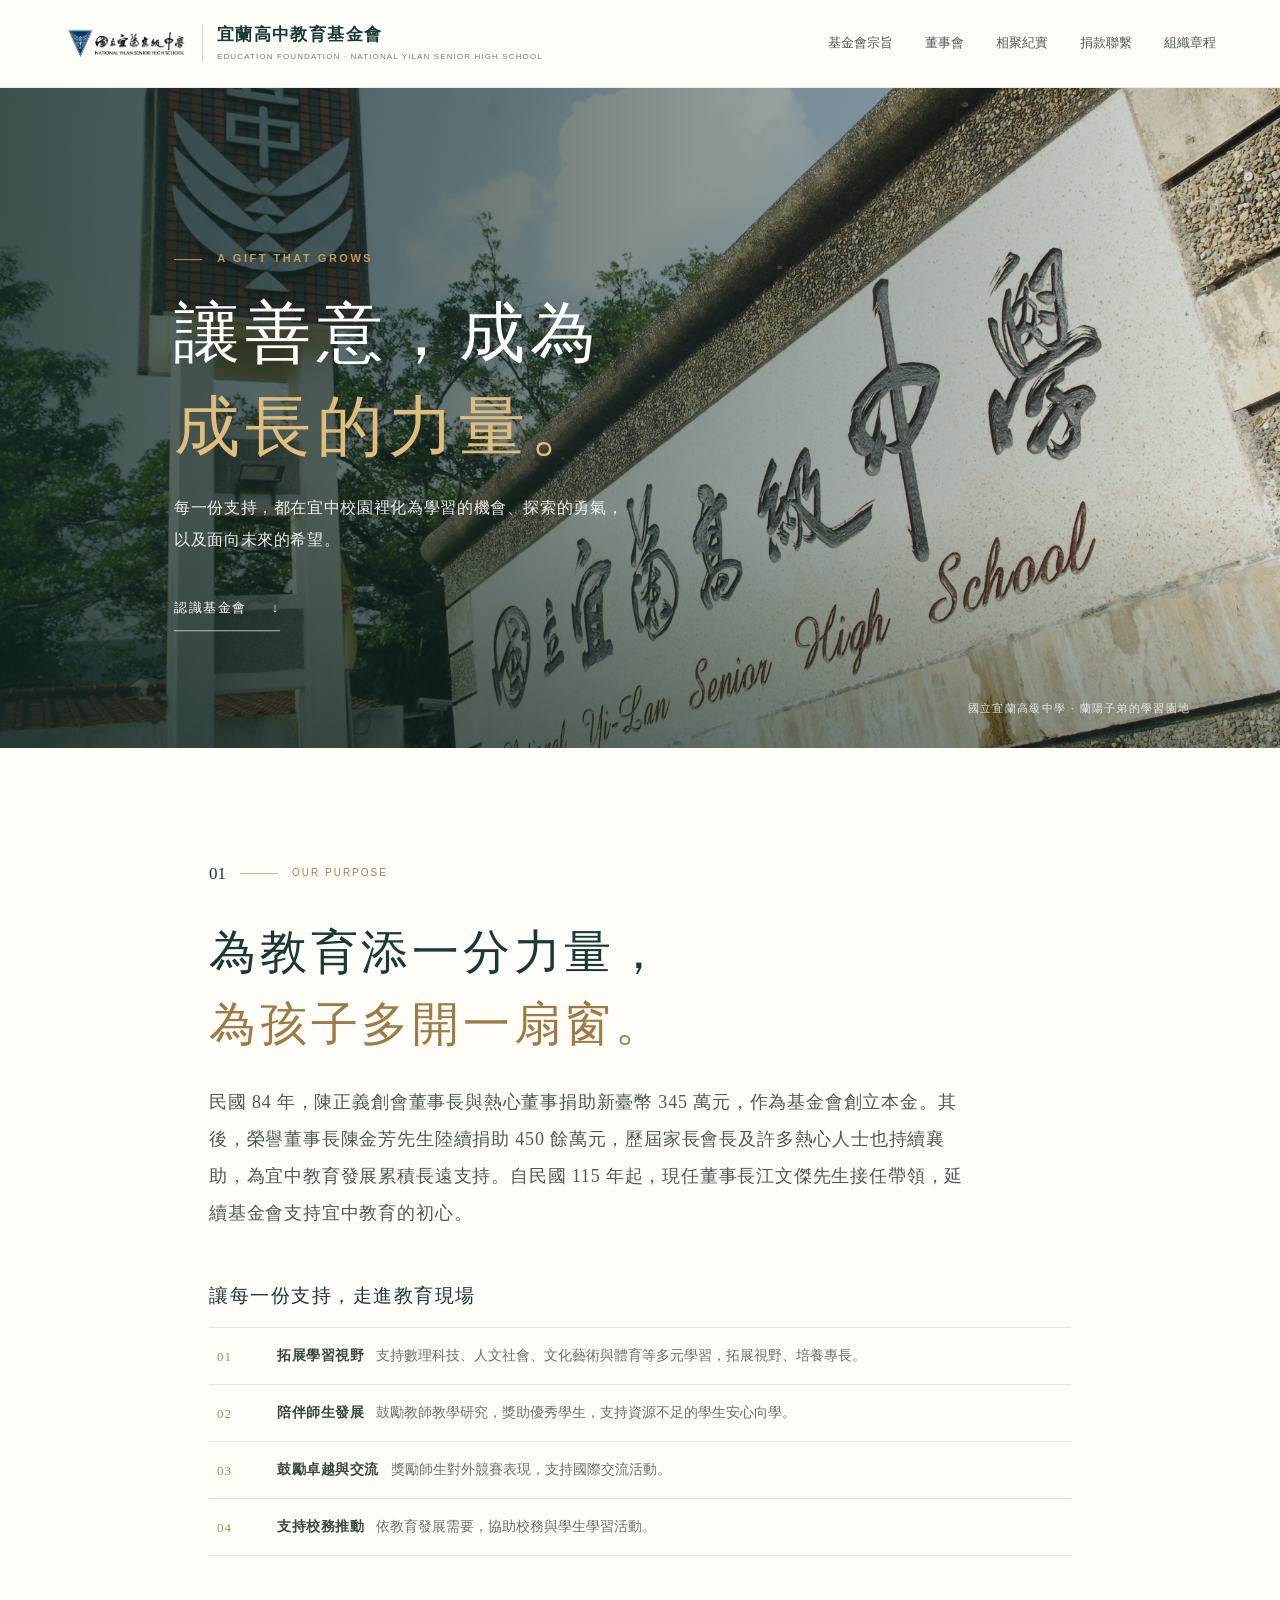
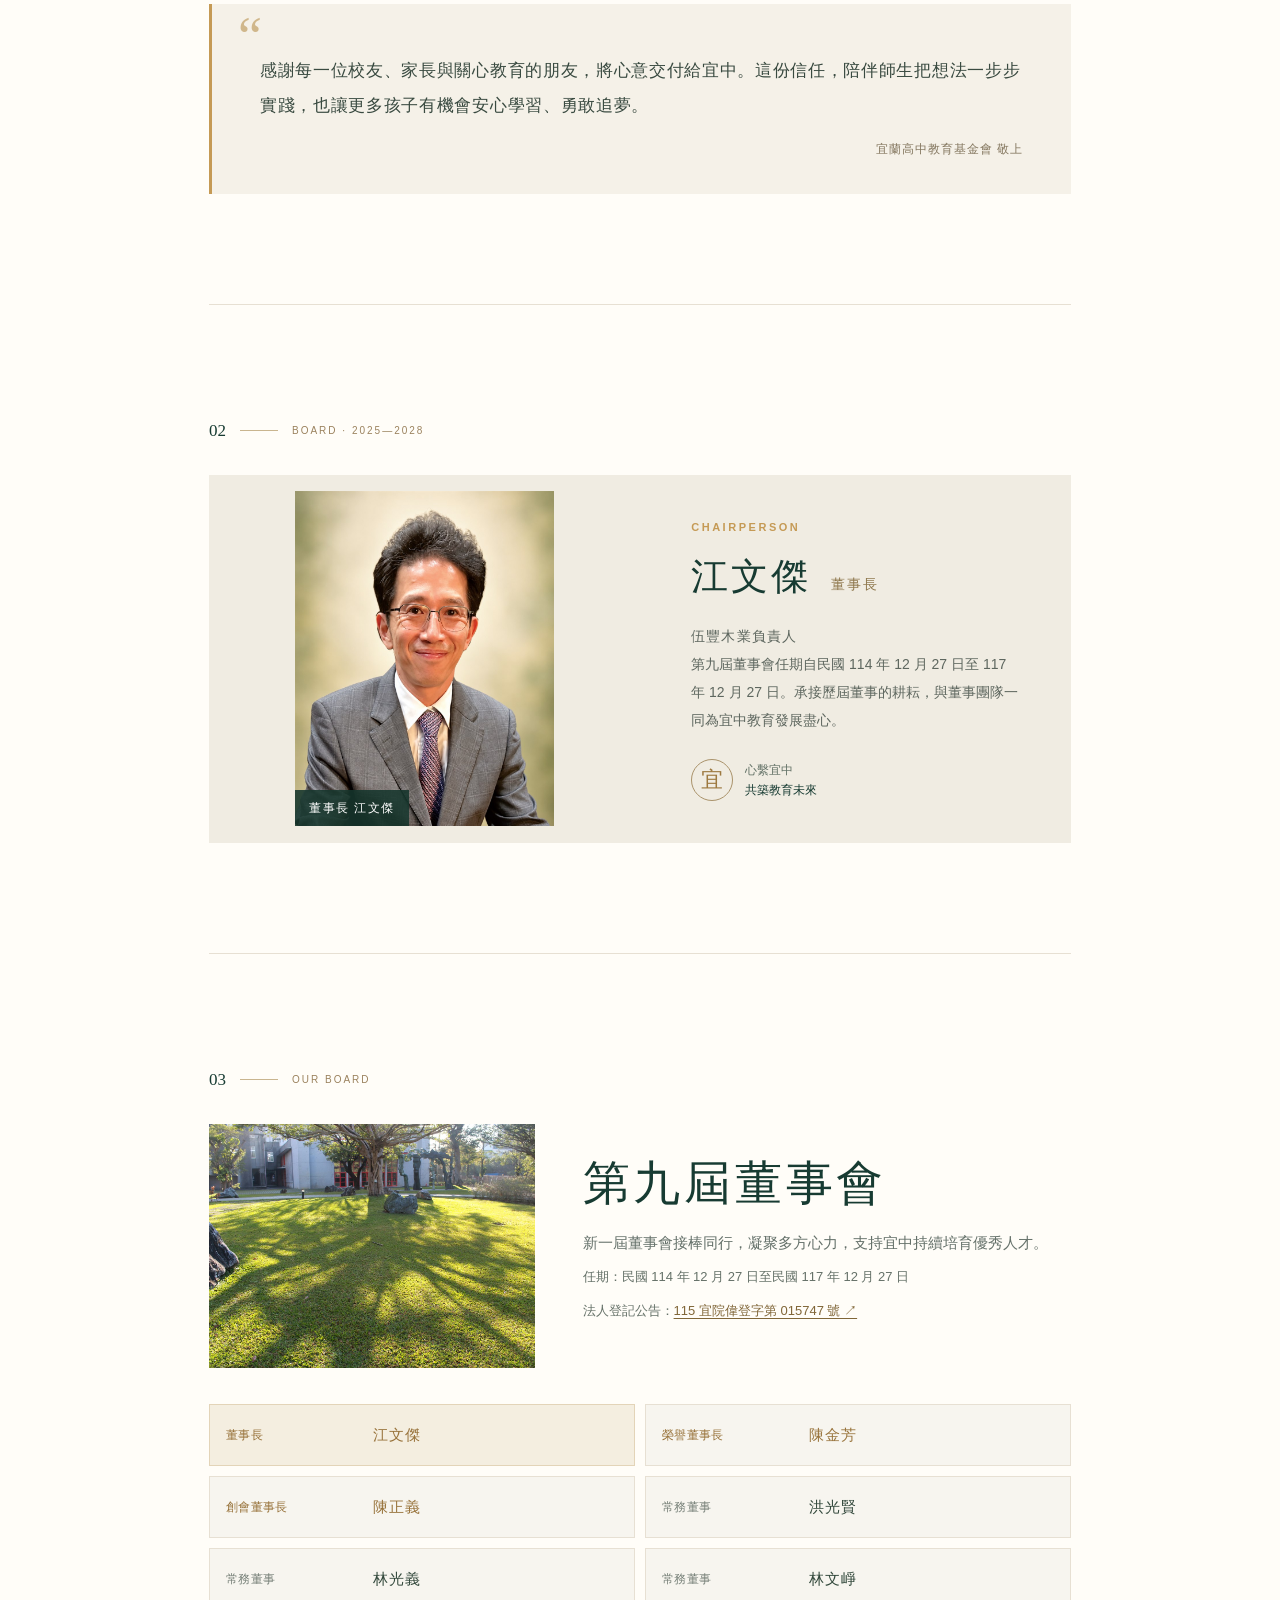
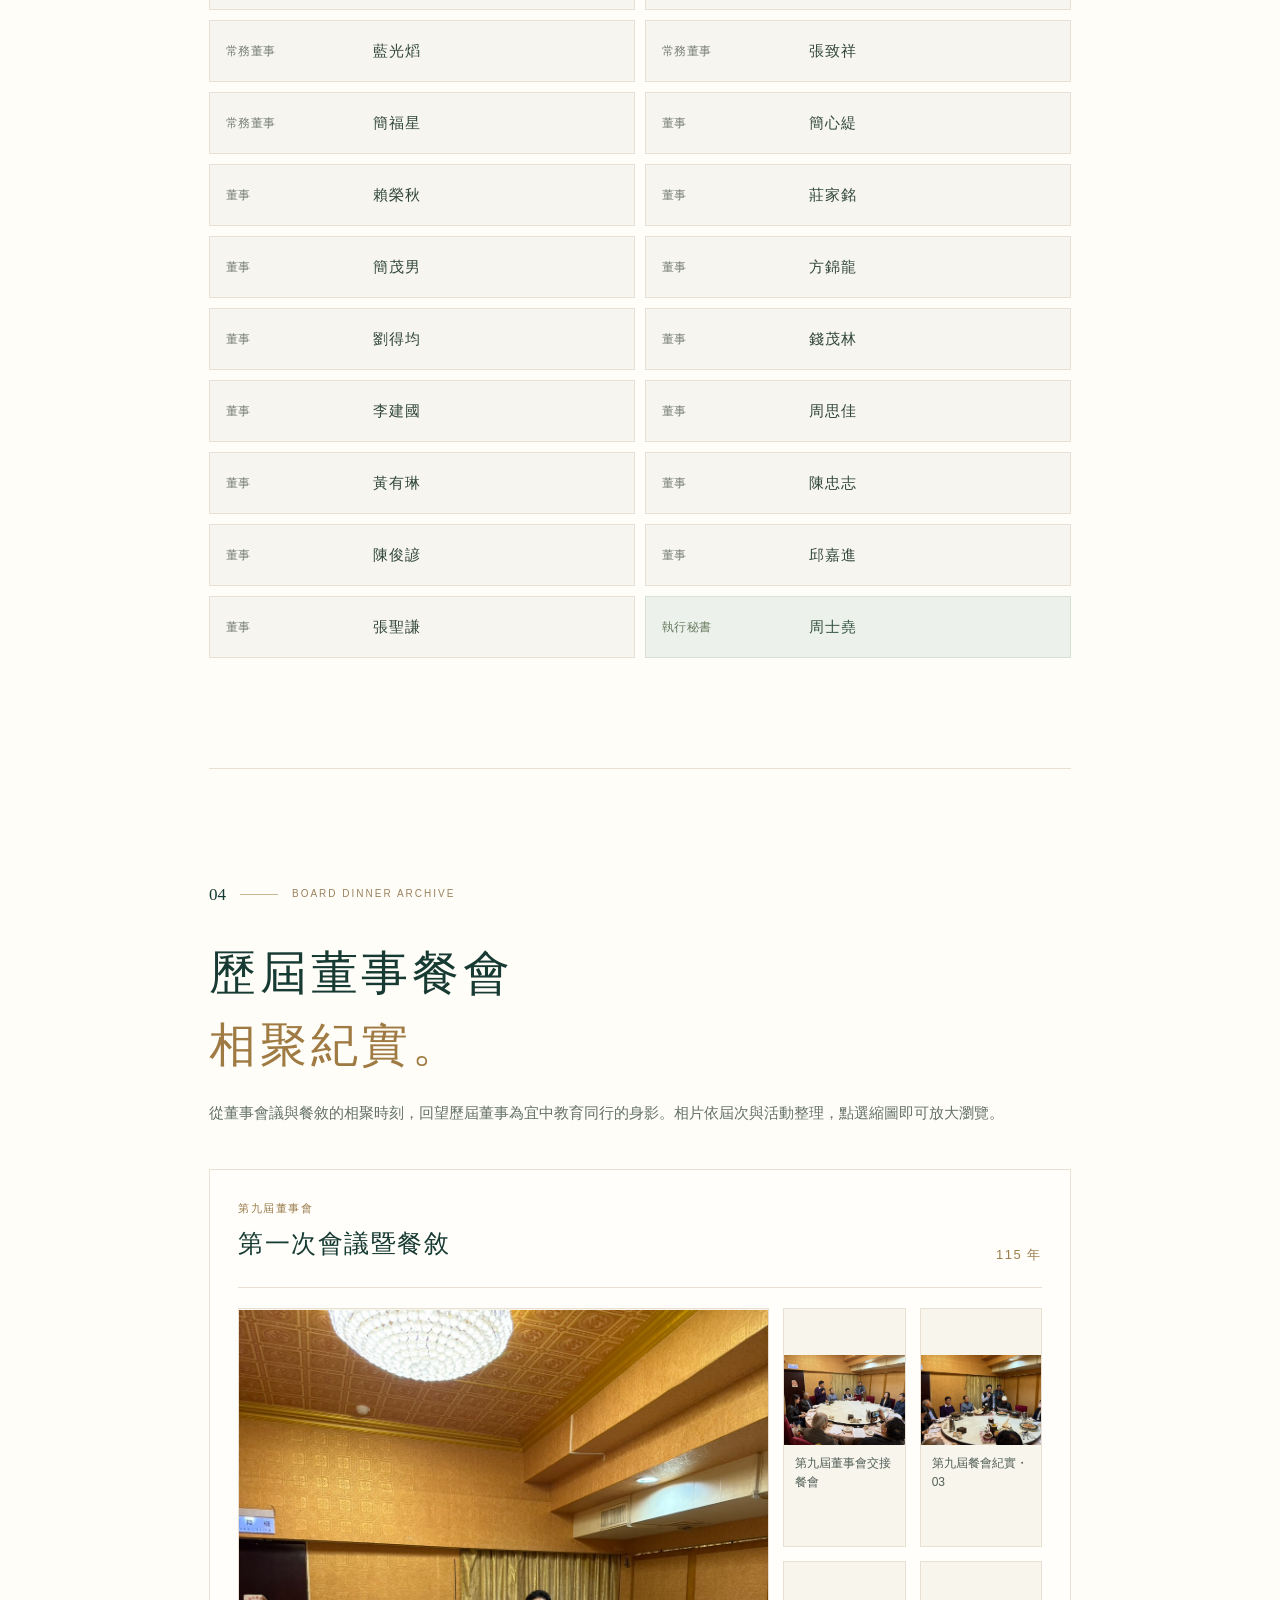
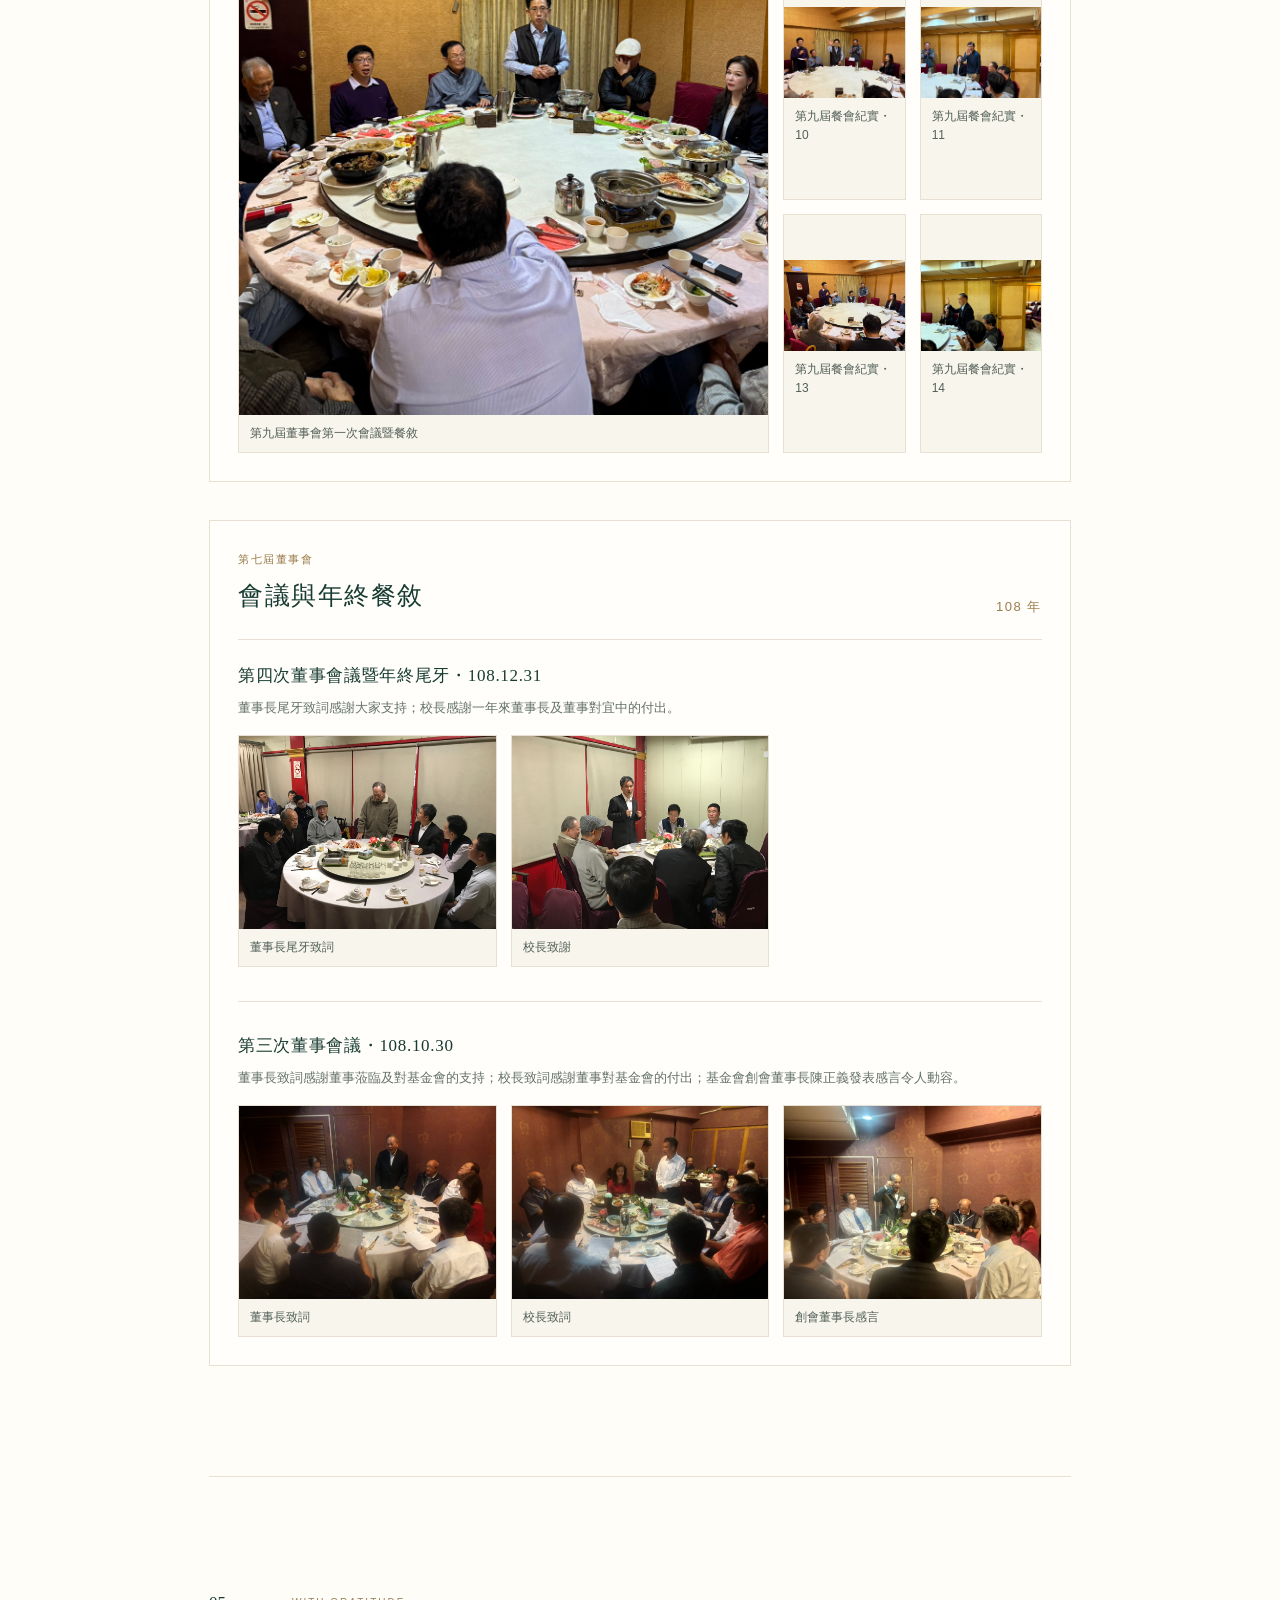
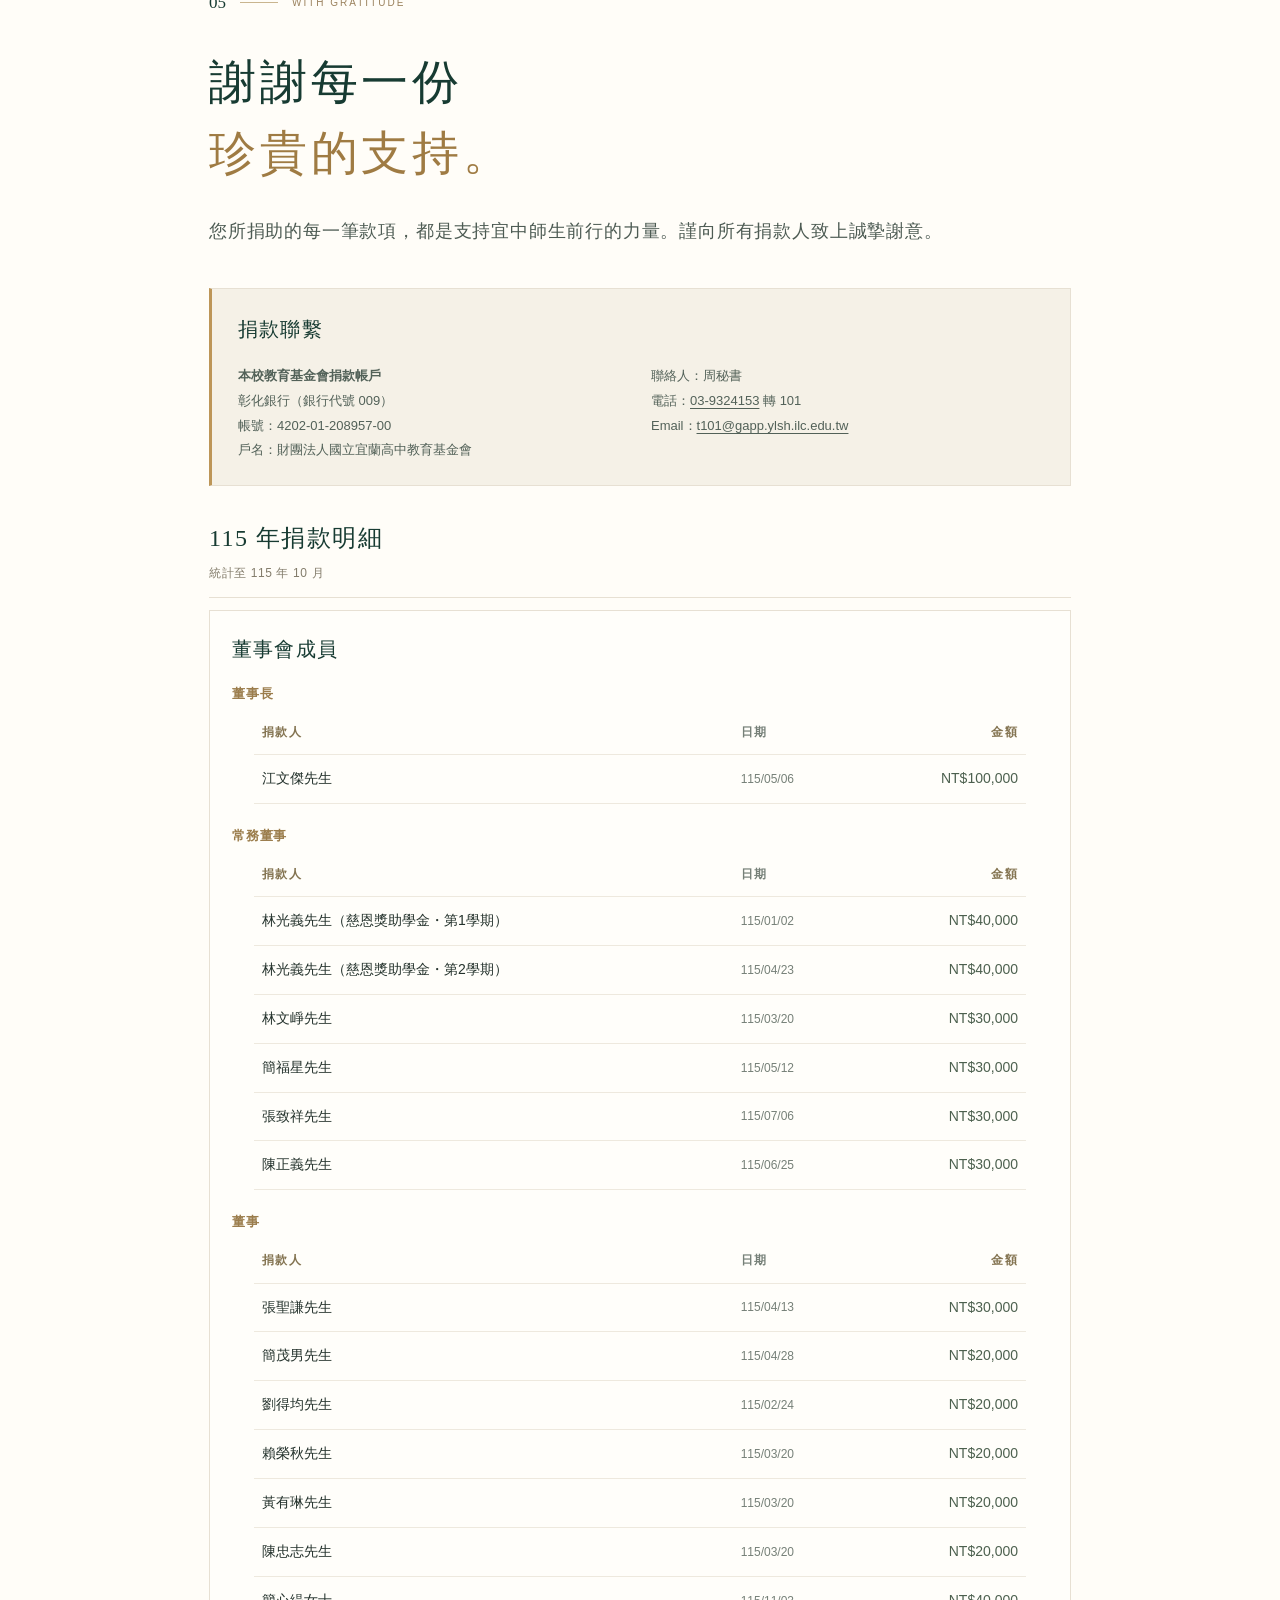
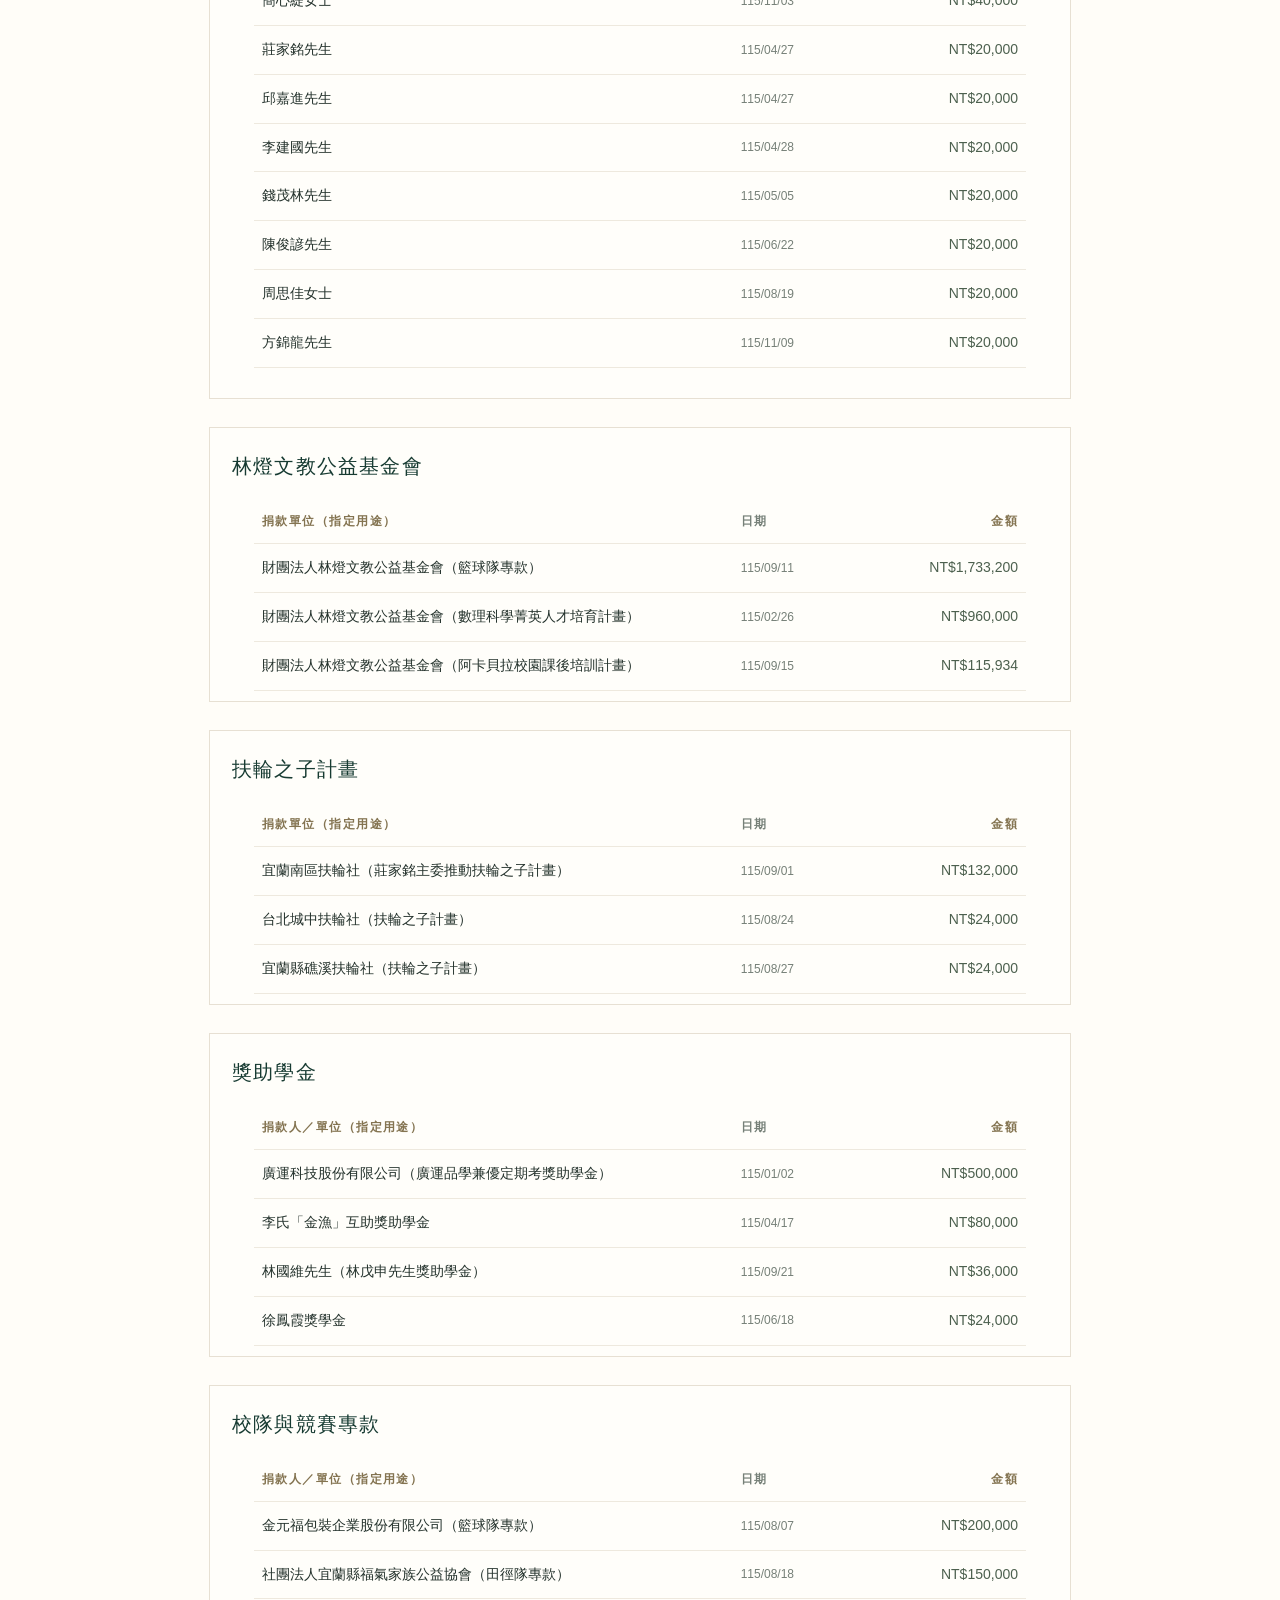
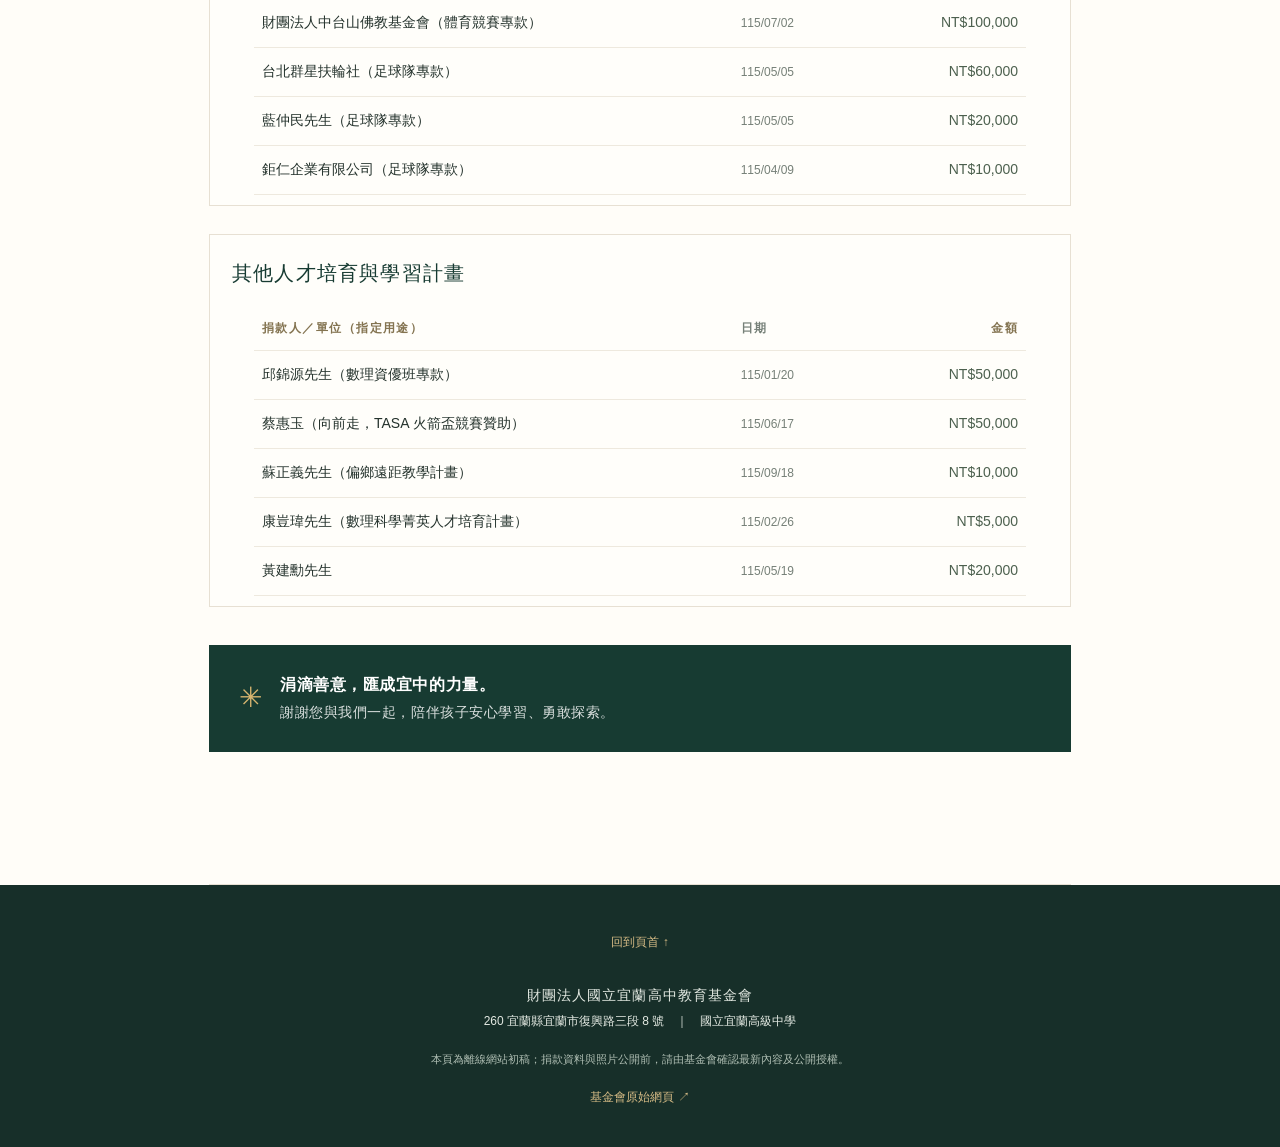
==== commit def79101: "Update November donor records" ====
--- a/index.html
+++ b/index.html
@@ -171,7 +171,7 @@
               <tr><td>賴榮秋先生</td><td>115/03/20</td><td>NT$20,000</td></tr>
               <tr><td>黃有琳先生</td><td>115/03/20</td><td>NT$20,000</td></tr>
               <tr><td>陳忠志先生</td><td>115/03/20</td><td>NT$20,000</td></tr>
-              <tr><td>簡心緹女士</td><td>115/03/26</td><td>NT$20,000</td></tr>
+              <tr><td>簡心緹女士</td><td>115/11/03</td><td>NT$40,000</td></tr>
               <tr><td>莊家銘先生</td><td>115/04/27</td><td>NT$20,000</td></tr>
               <tr><td>邱嘉進先生</td><td>115/04/27</td><td>NT$20,000</td></tr>
               <tr><td>李建國先生</td><td>115/04/28</td><td>NT$20,000</td></tr>
@@ -179,6 +179,7 @@
               
               <tr><td>陳俊諺先生</td><td>115/06/22</td><td>NT$20,000</td></tr>
               <tr><td>周思佳女士</td><td>115/08/19</td><td>NT$20,000</td></tr>
+              <tr><td>方錦龍先生</td><td>115/11/09</td><td>NT$20,000</td></tr>
             </tbody></table></div></div>
           </section>
 
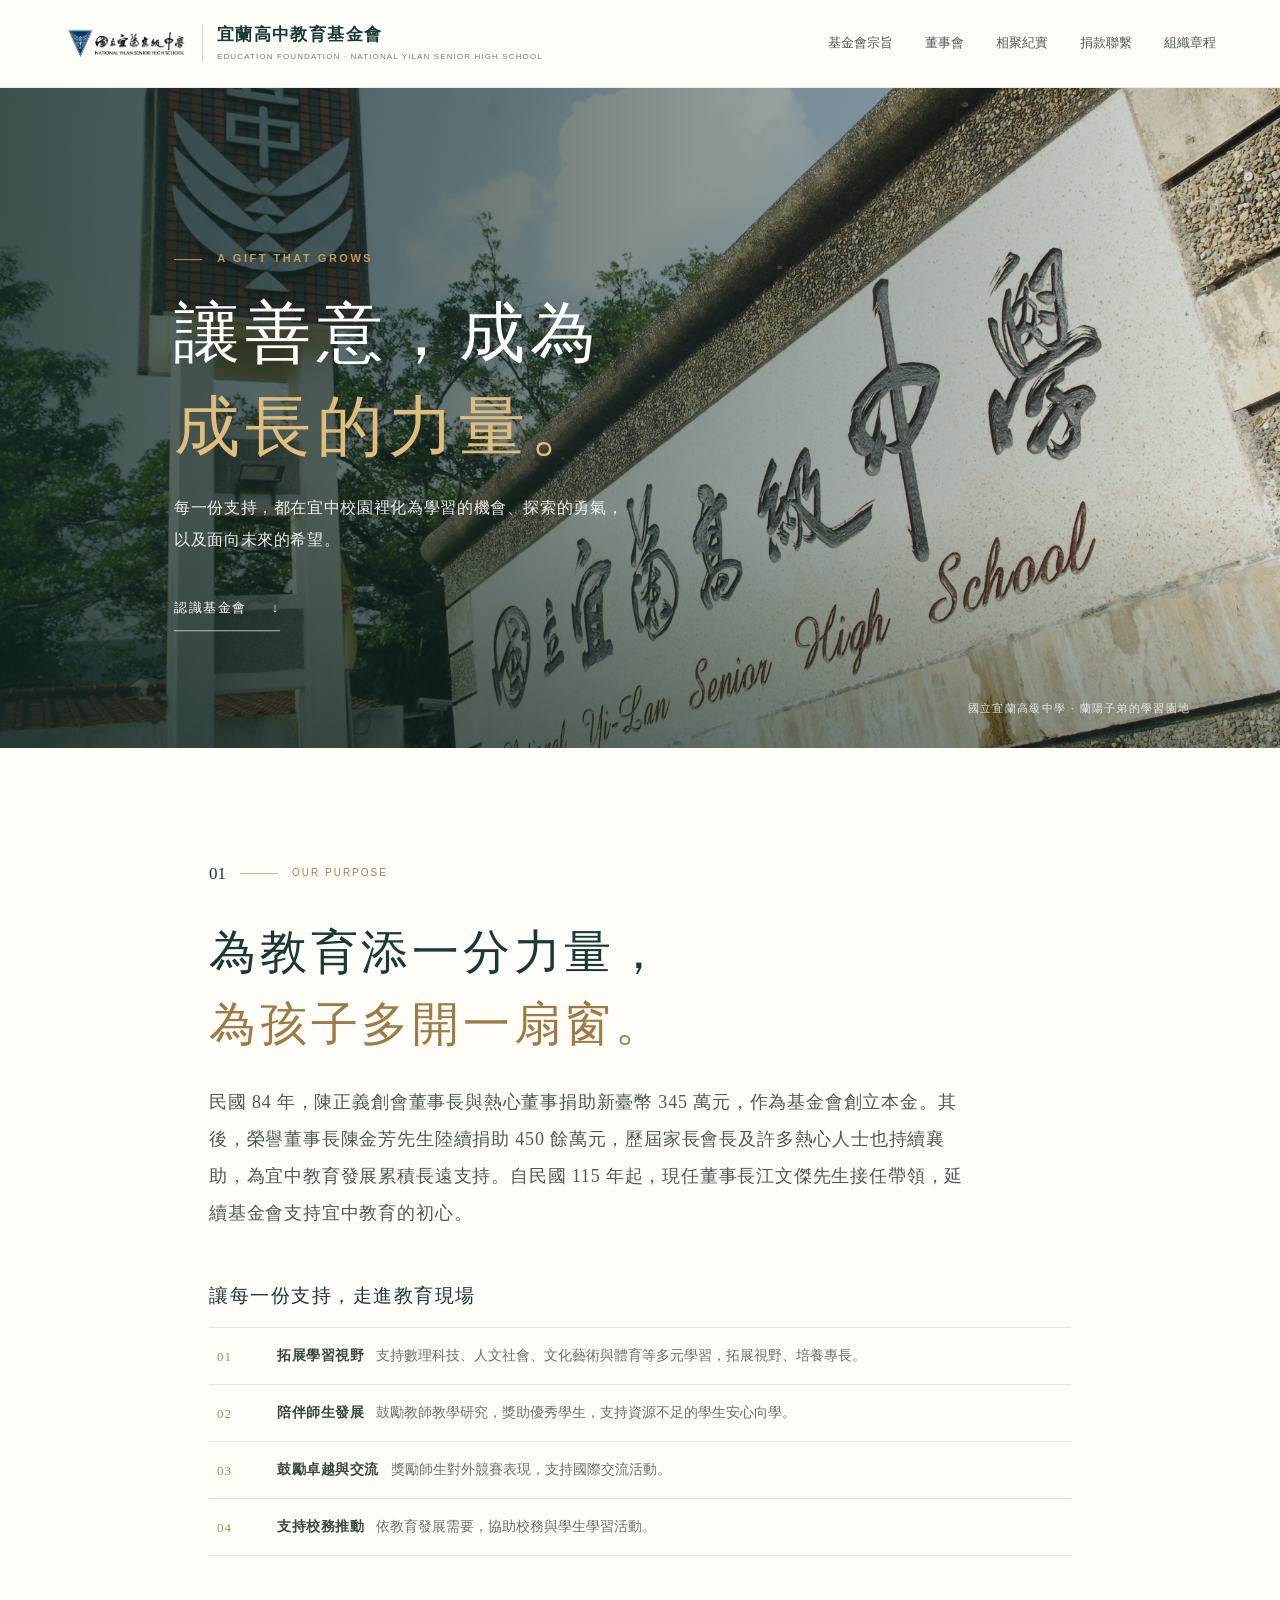
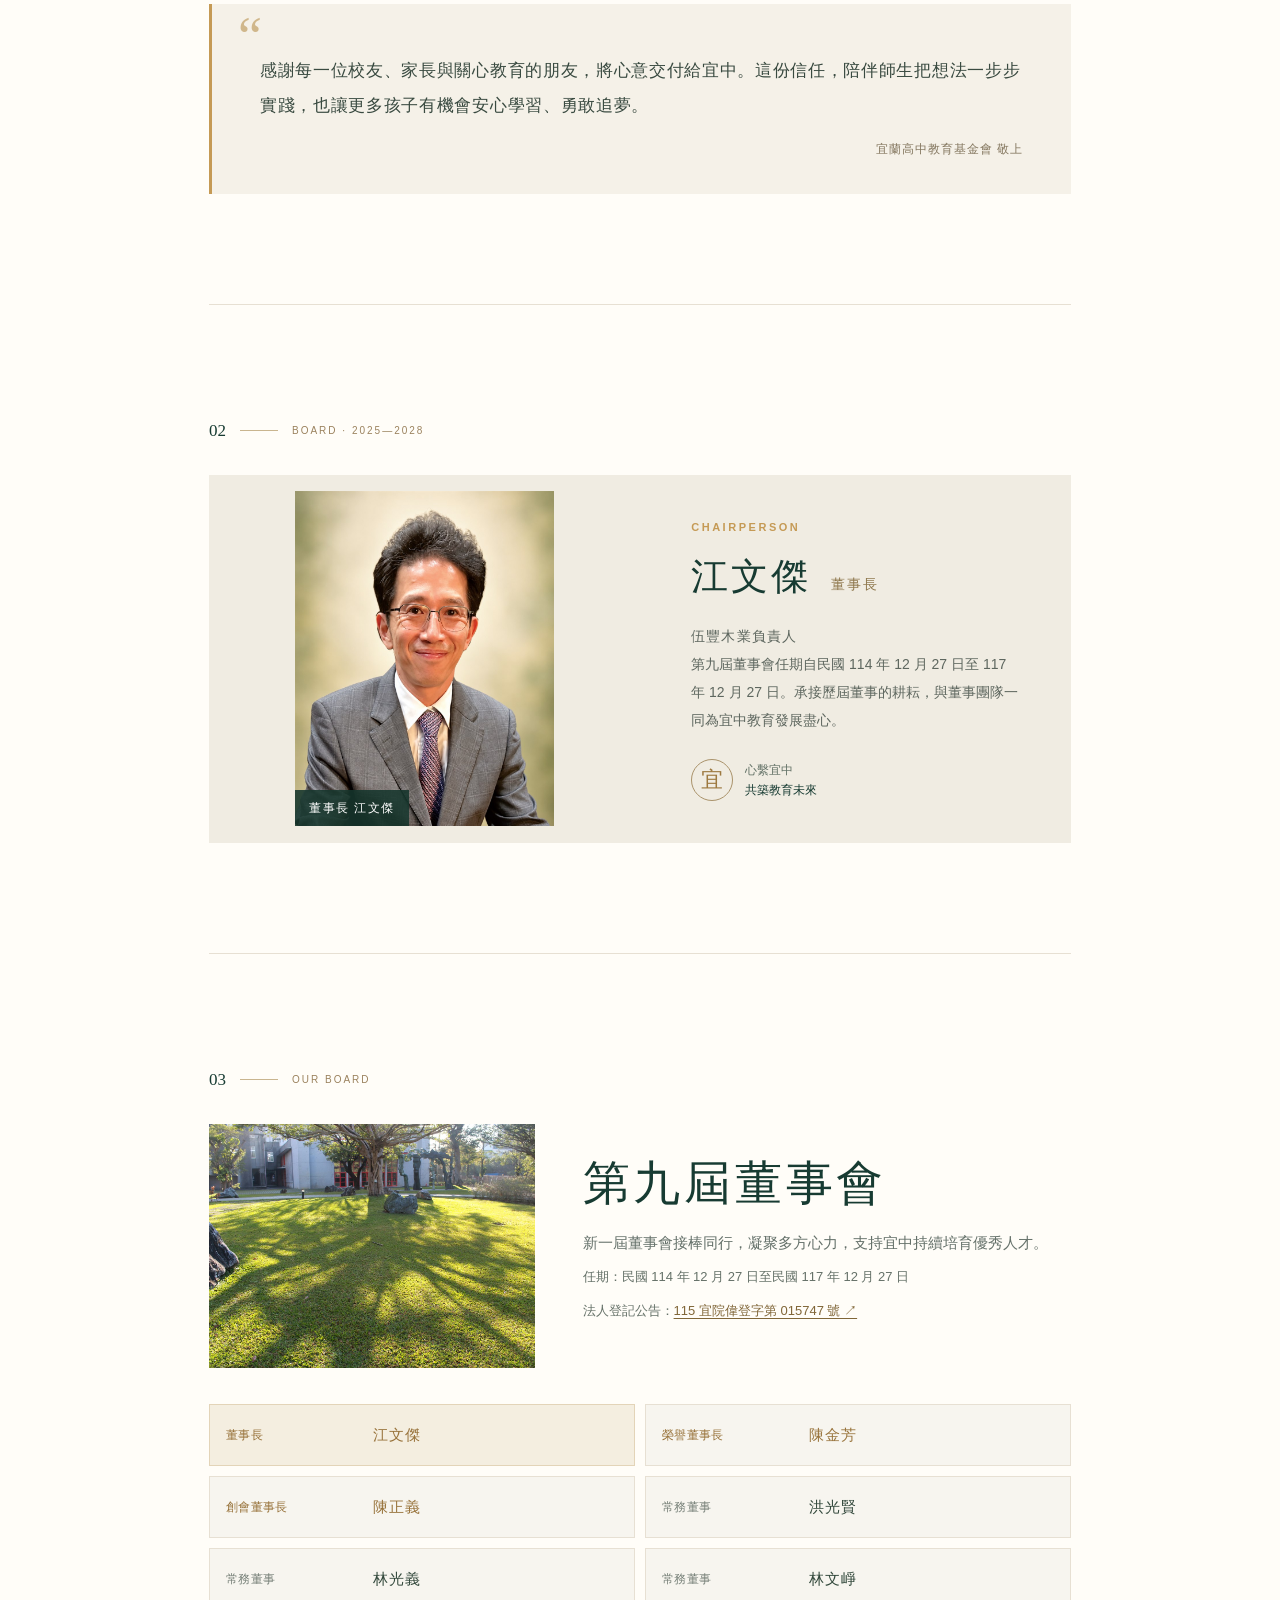
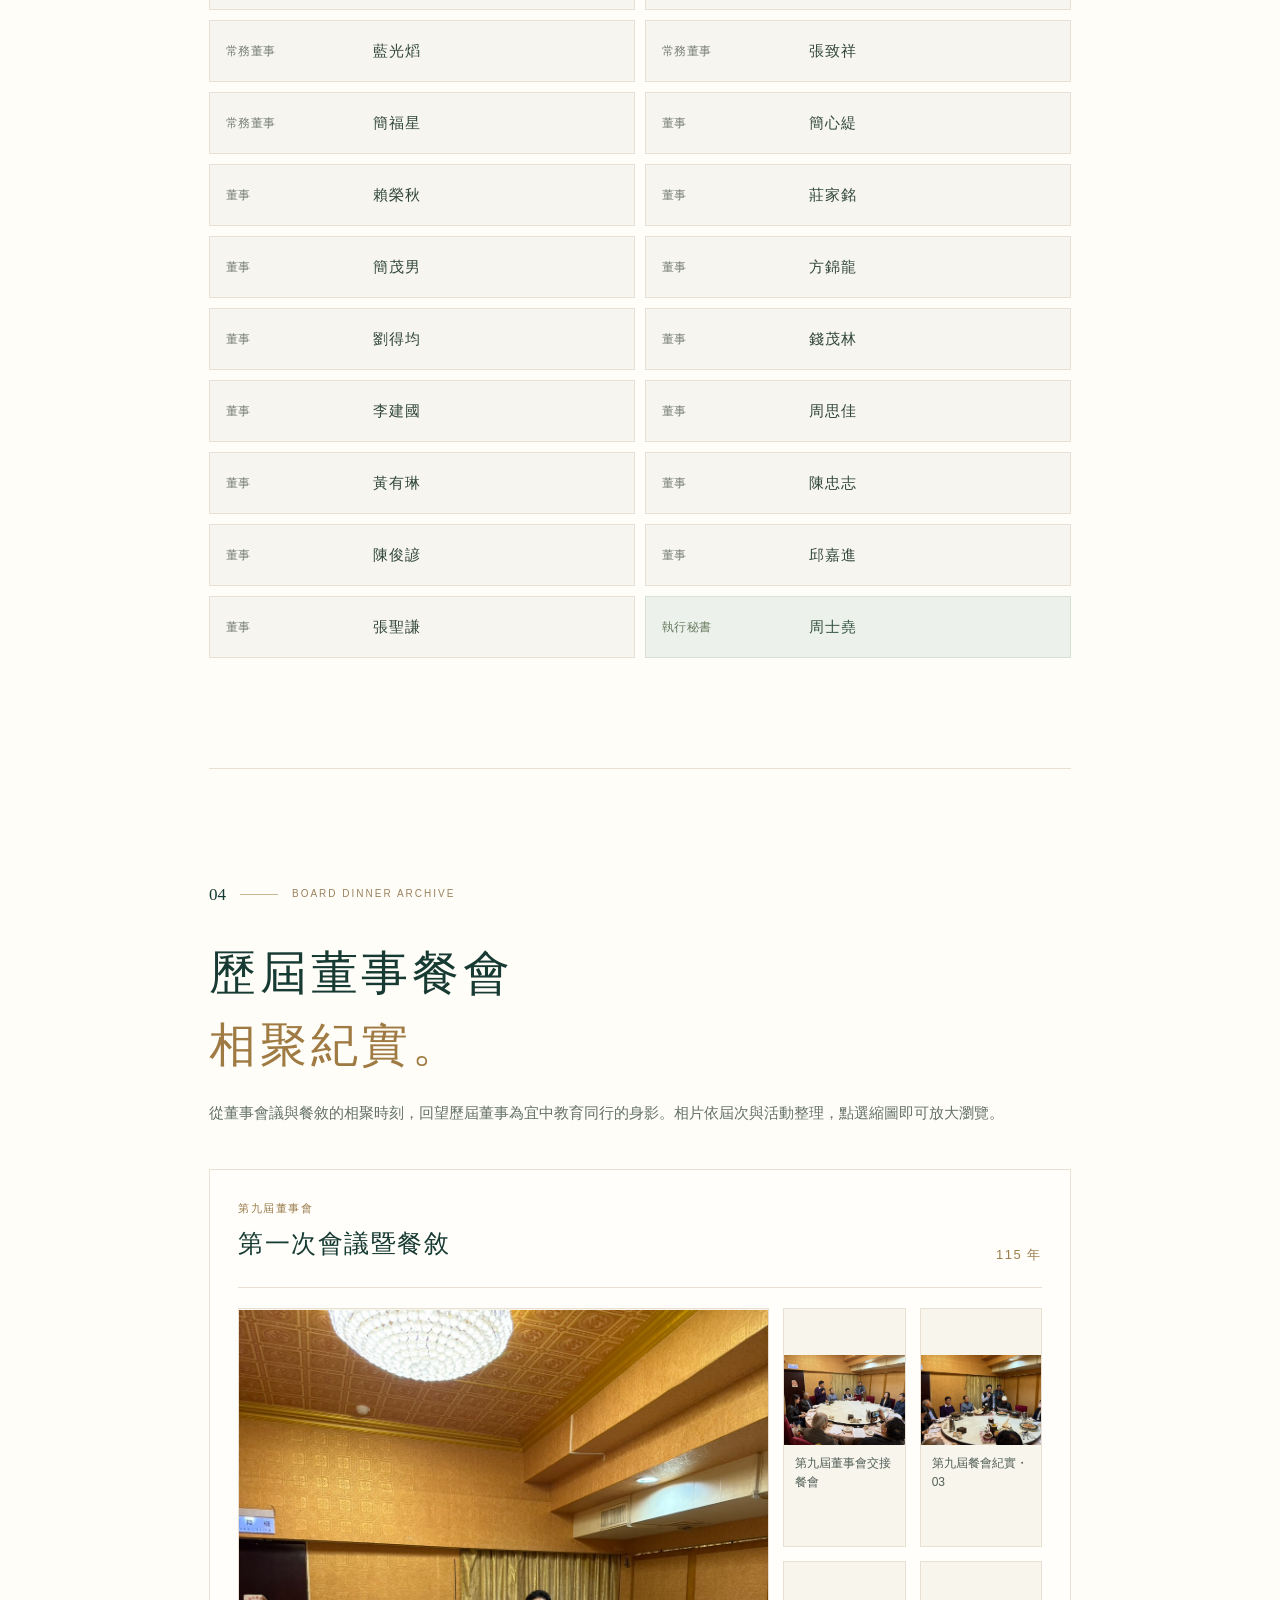
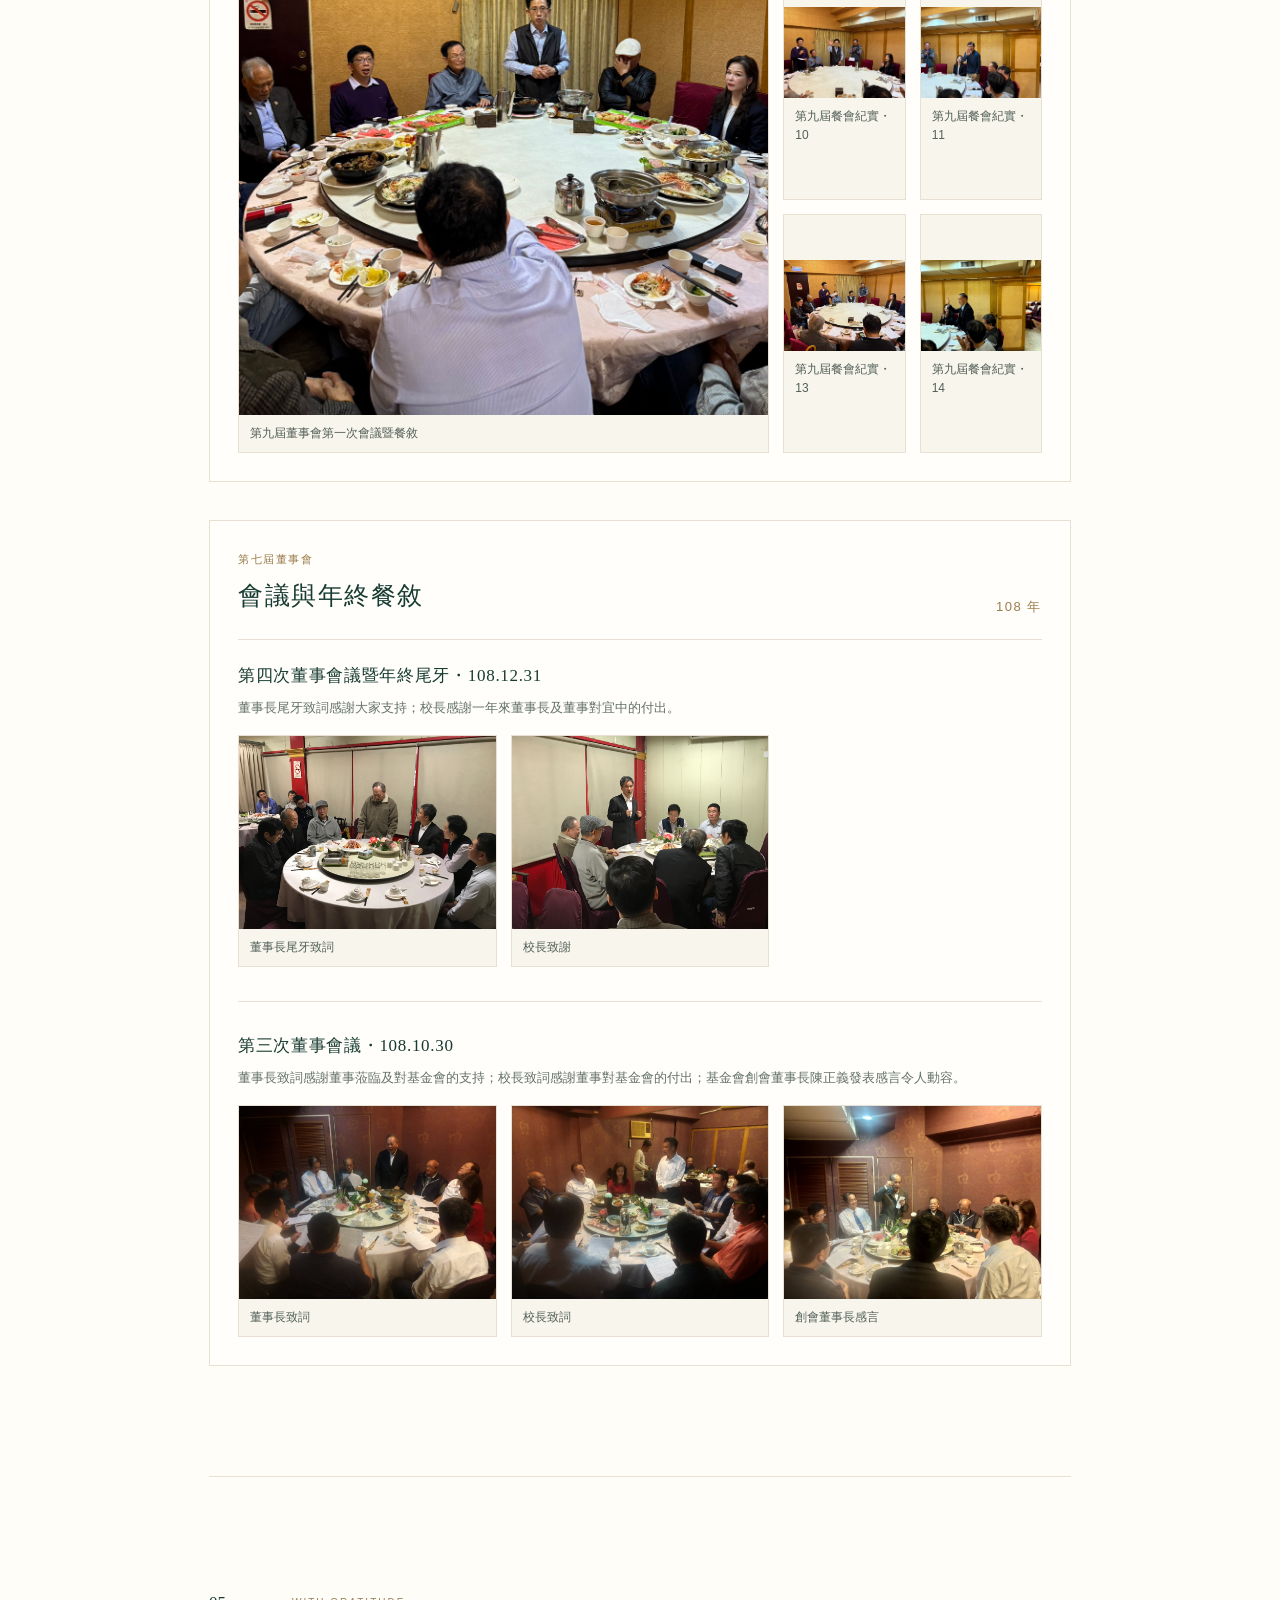
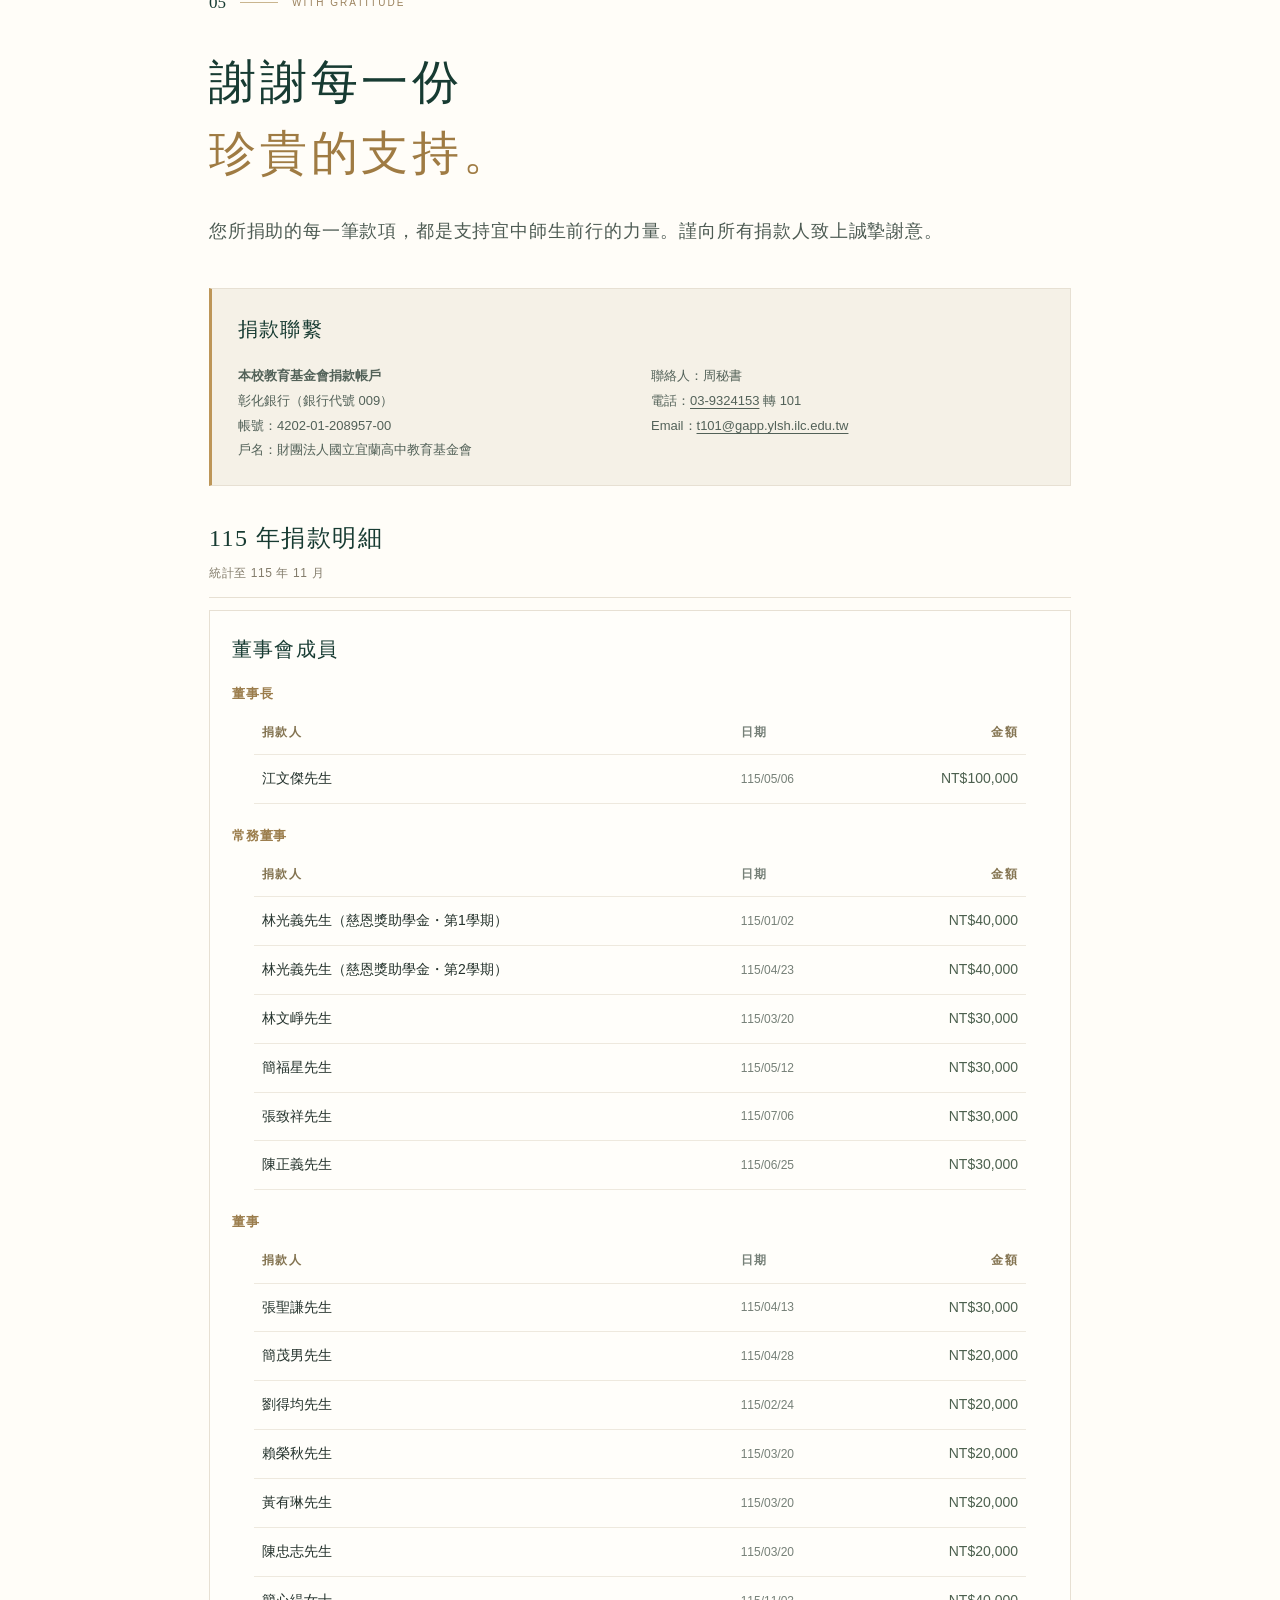
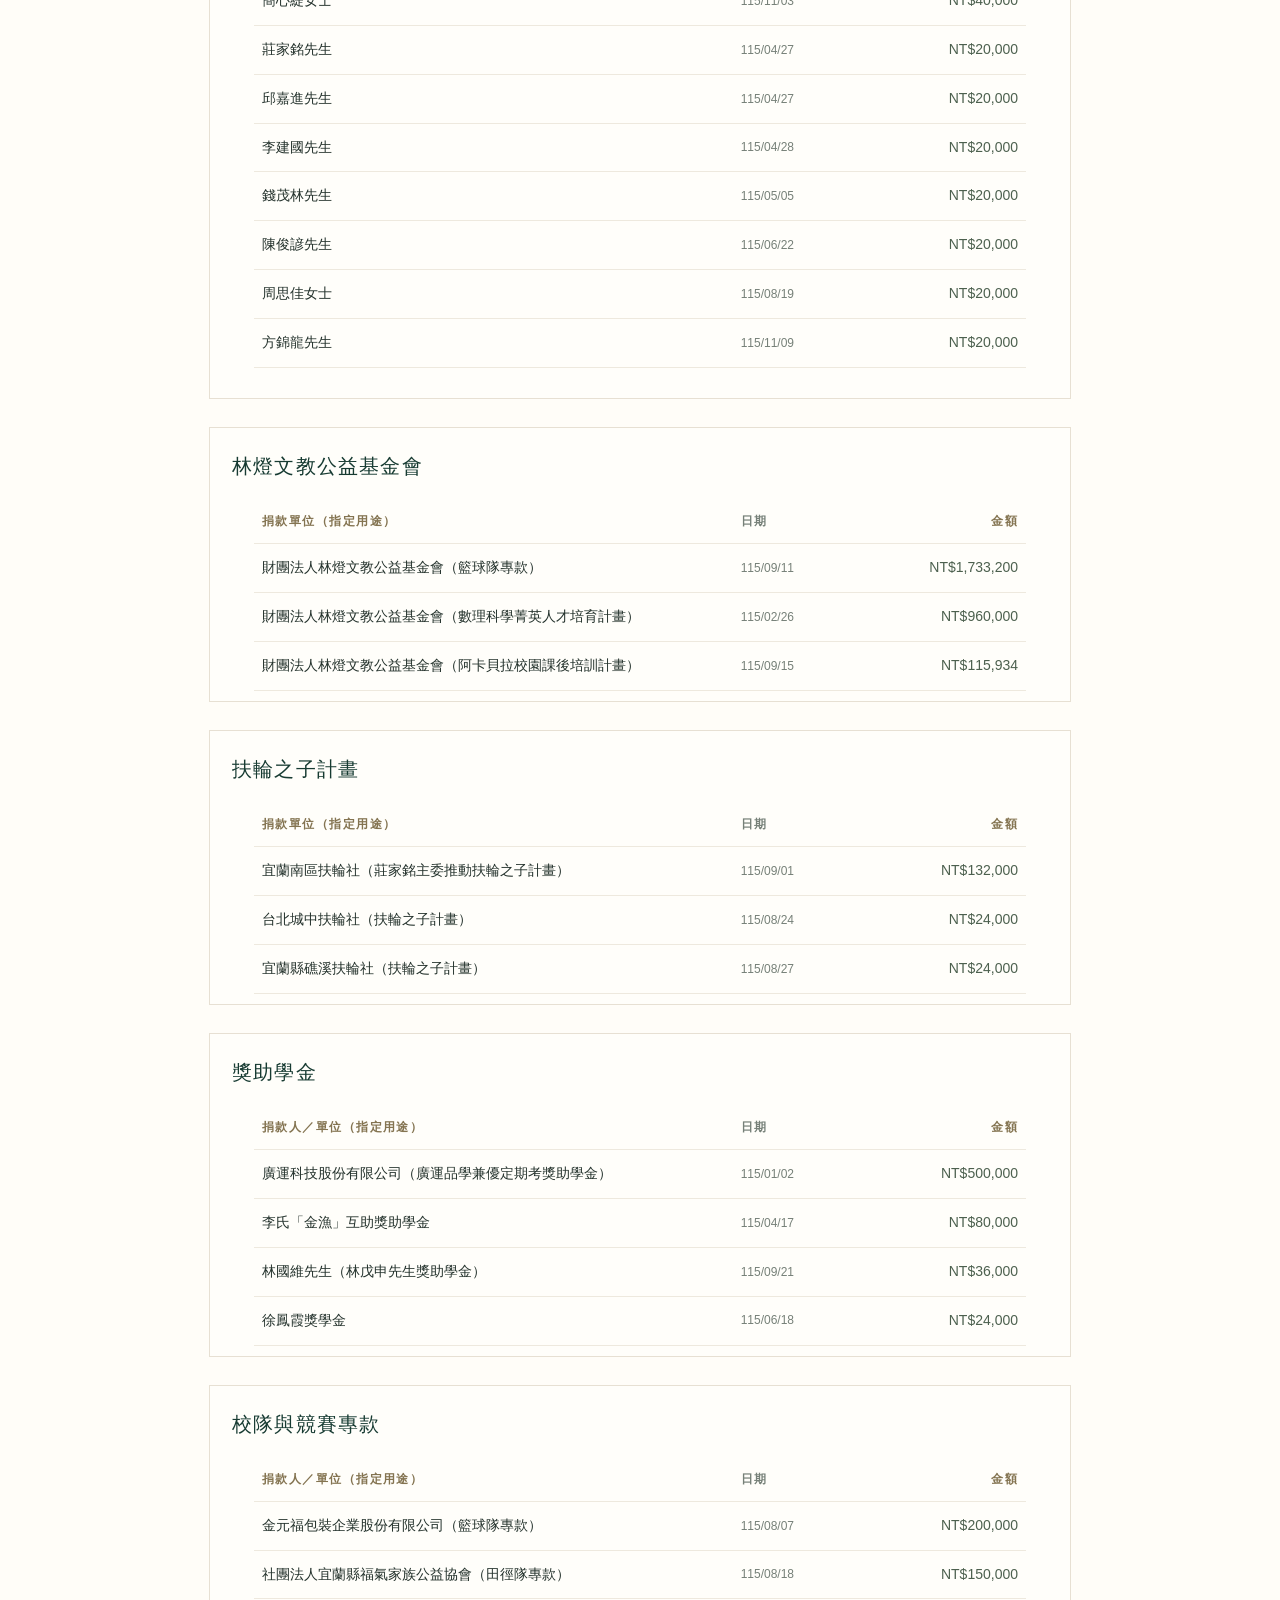
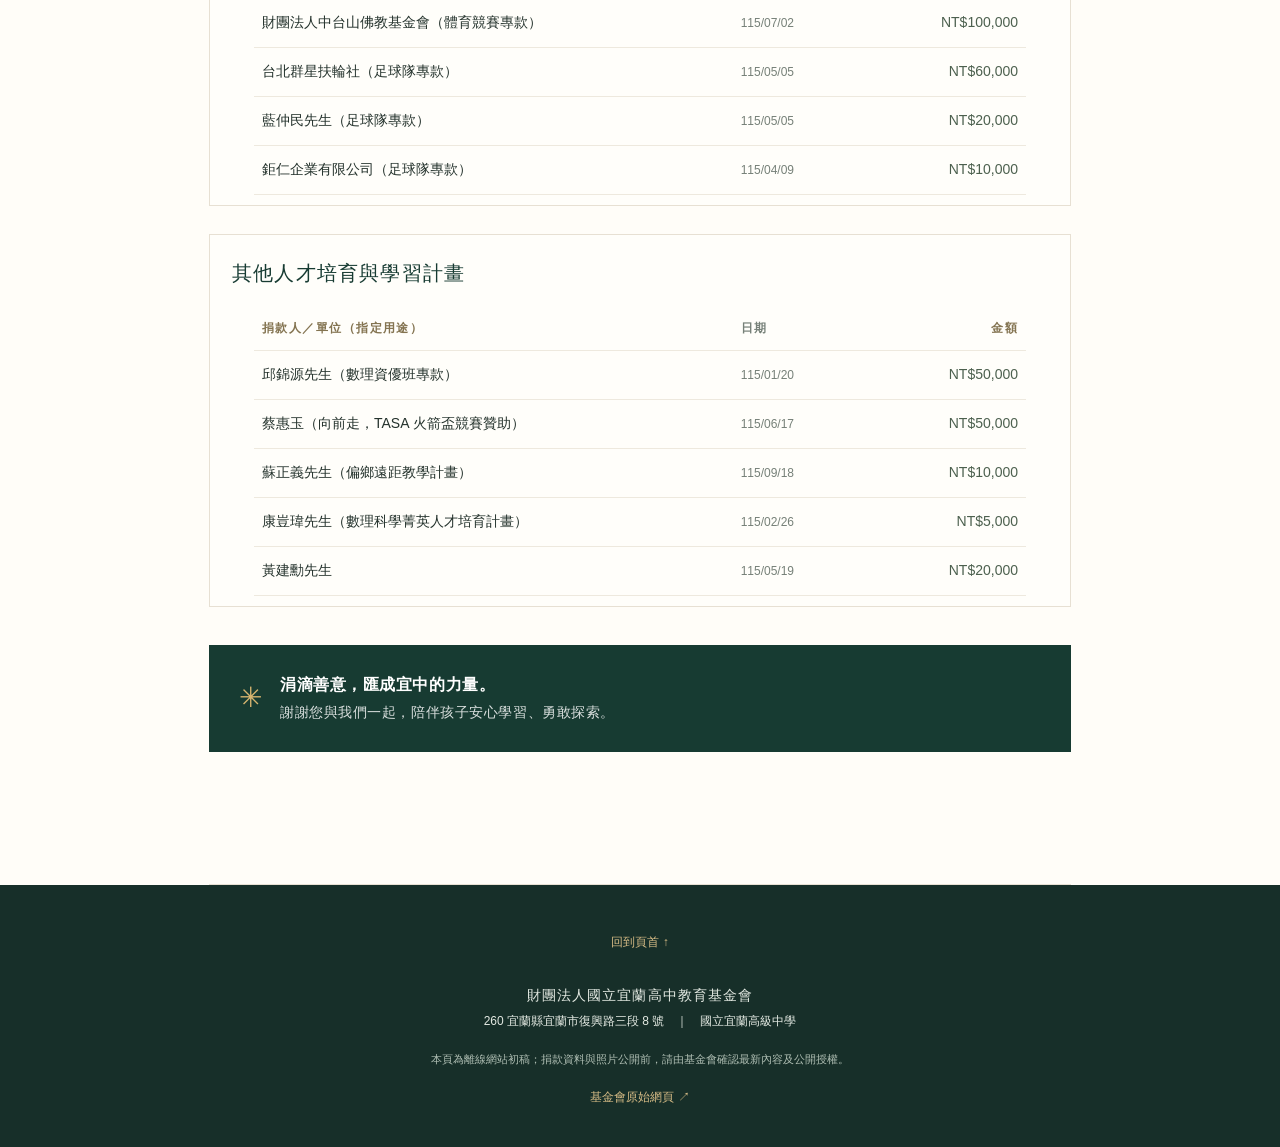
==== commit 22bd747d: "Update donor reporting period" ====
--- a/index.html
+++ b/index.html
@@ -149,7 +149,7 @@
             <p>聯絡人：周秘書<br>電話：<a href="tel:039324153">03-9324153</a> 轉 101<br>Email：<a href="mailto:t101@gapp.ylsh.ilc.edu.tw">t101@gapp.ylsh.ilc.edu.tw</a></p>
           </div>
         </section>
-        <div class="donation-period"><h3>115 年捐款明細</h3><p>統計至 115 年 10 月</p></div>
+        <div class="donation-period"><h3>115 年捐款明細</h3><p>統計至 115 年 11 月</p></div>
         <div class="donation-groups">
           <section class="donation-group board-donations" aria-labelledby="donor-board-title">
             <h3 id="donor-board-title">董事會成員</h3>
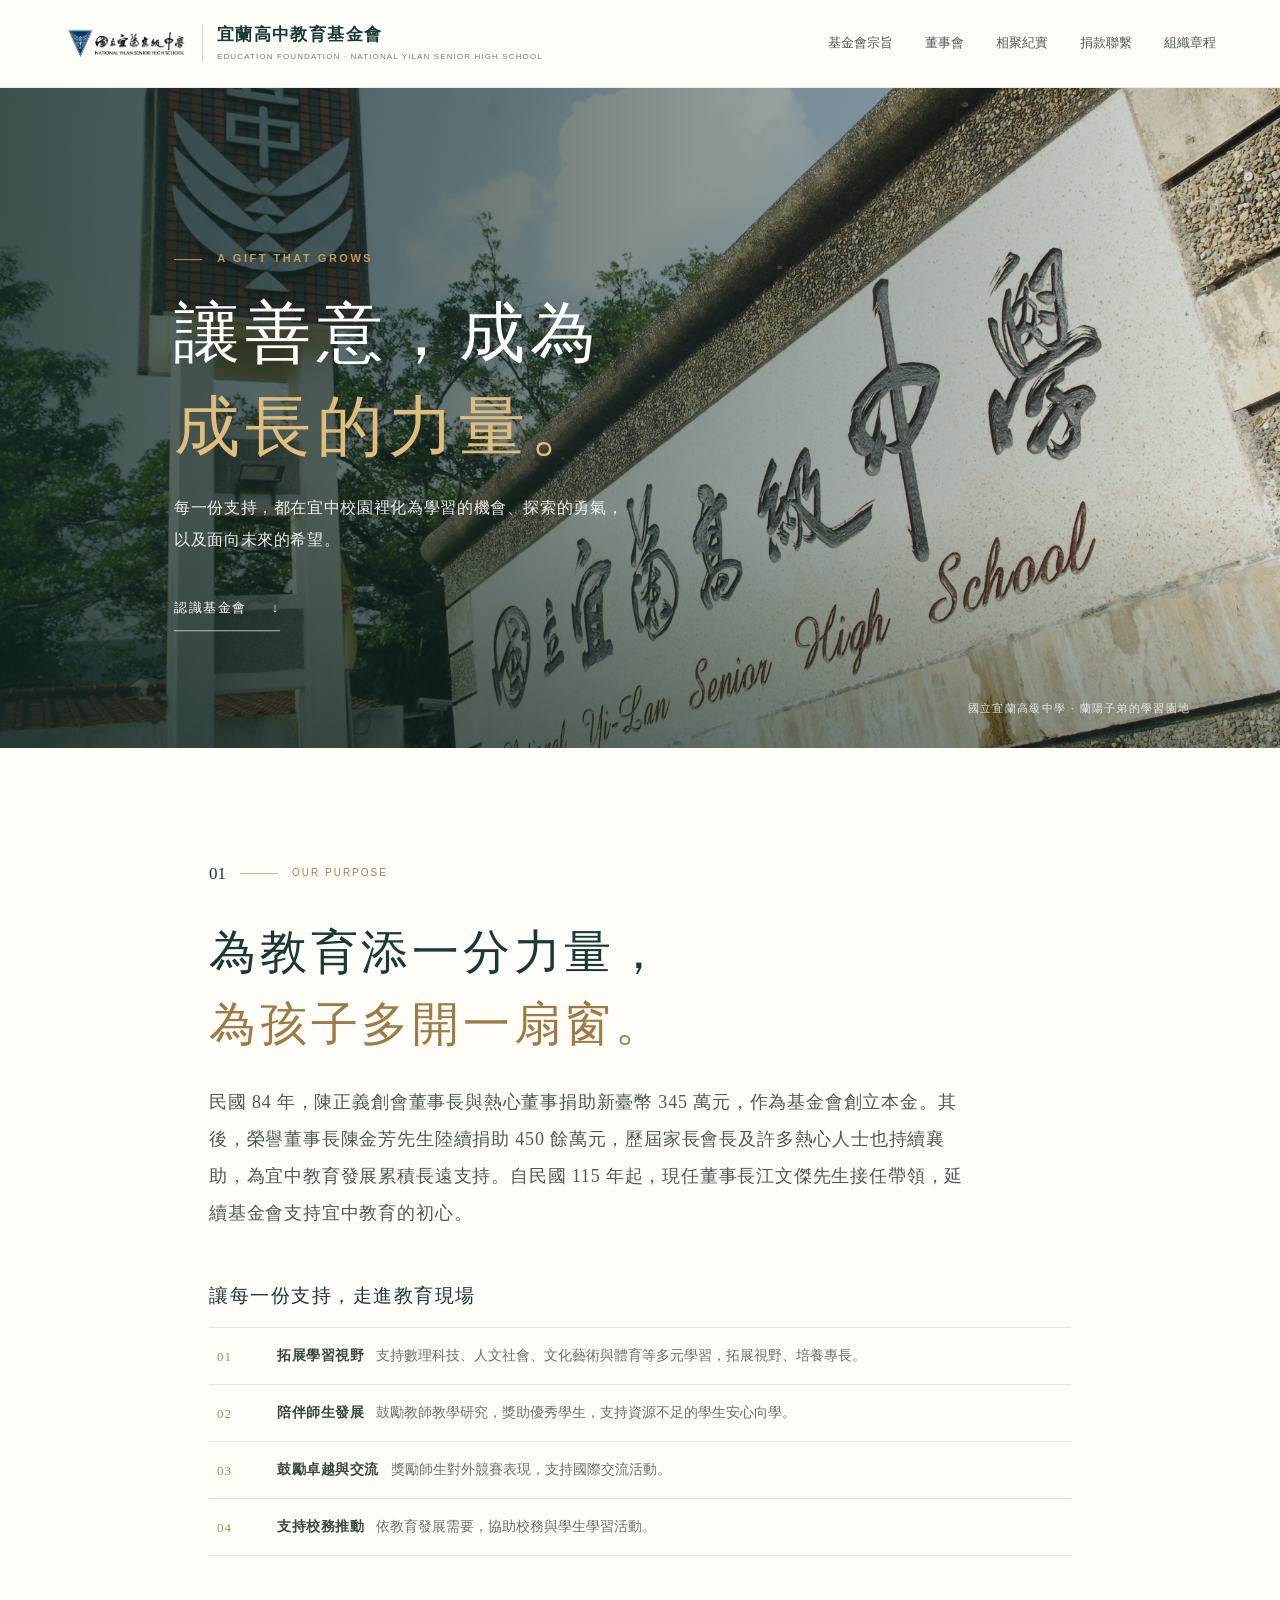
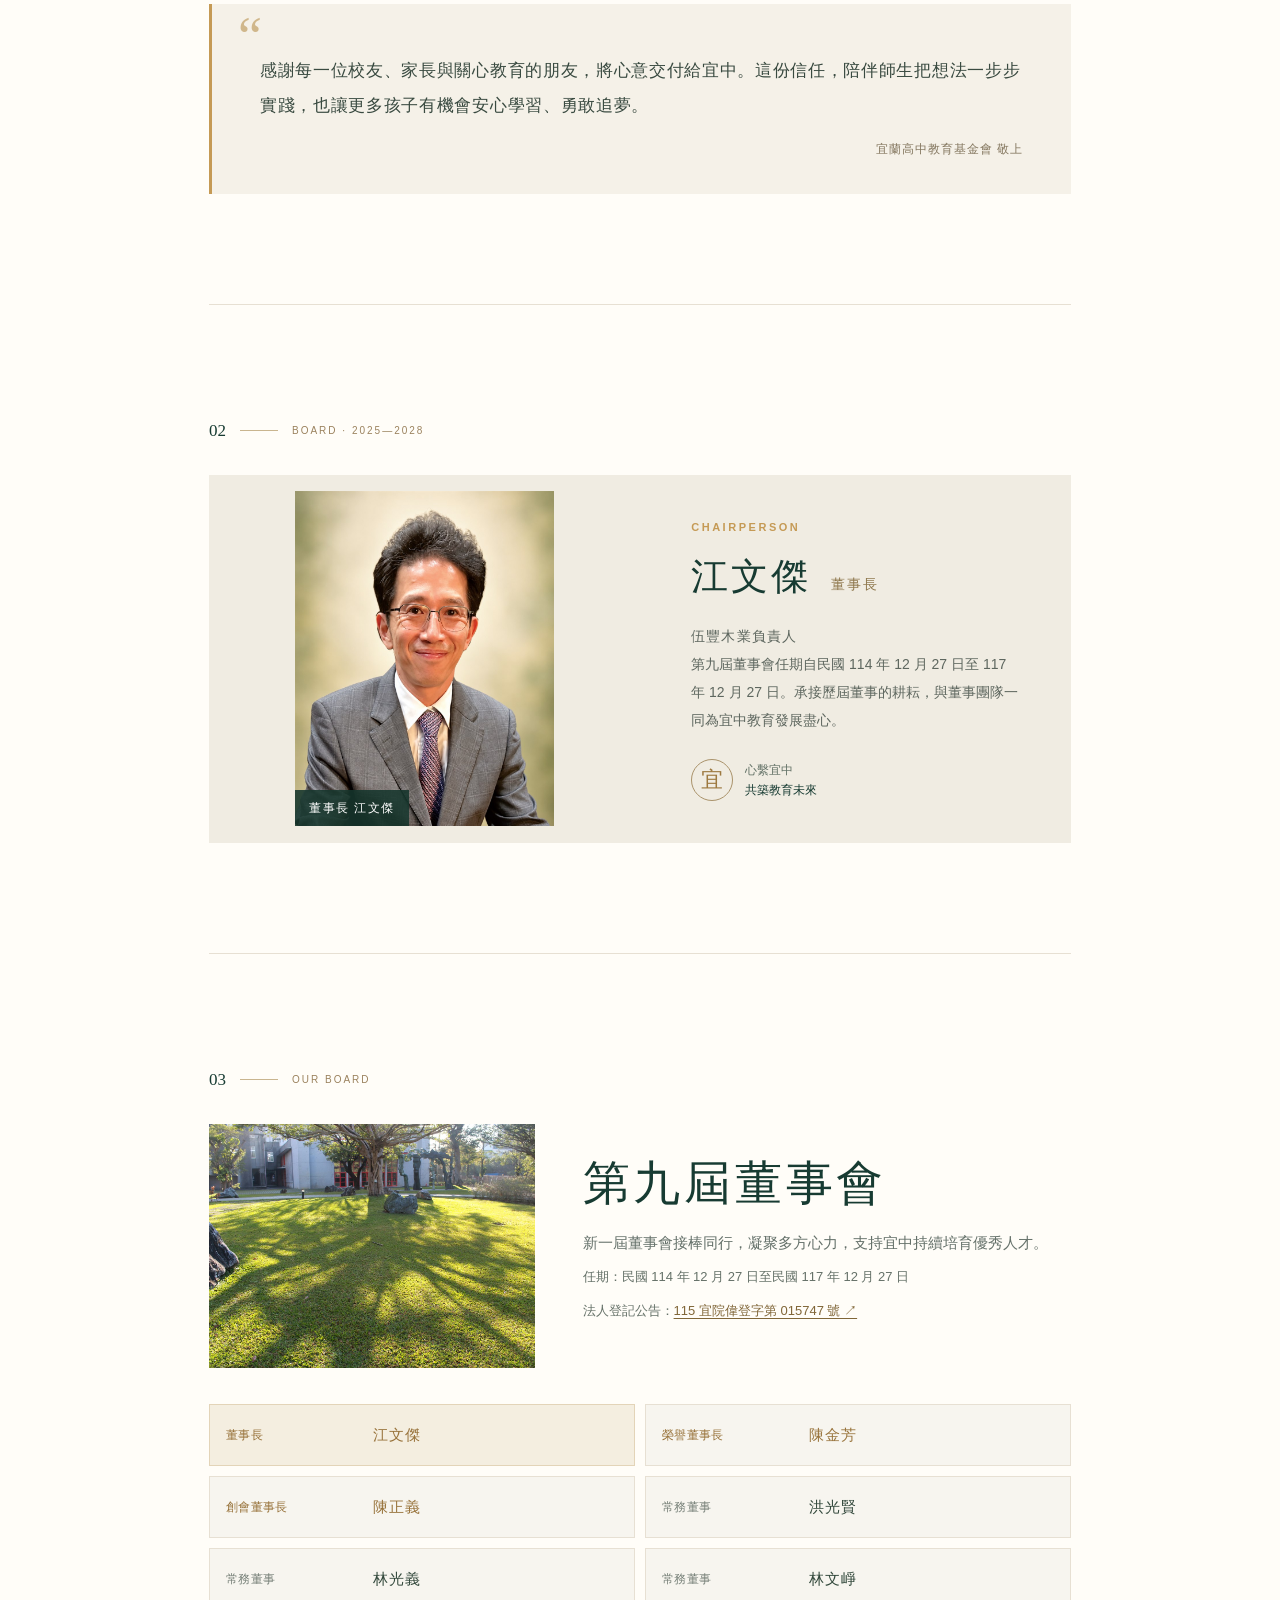
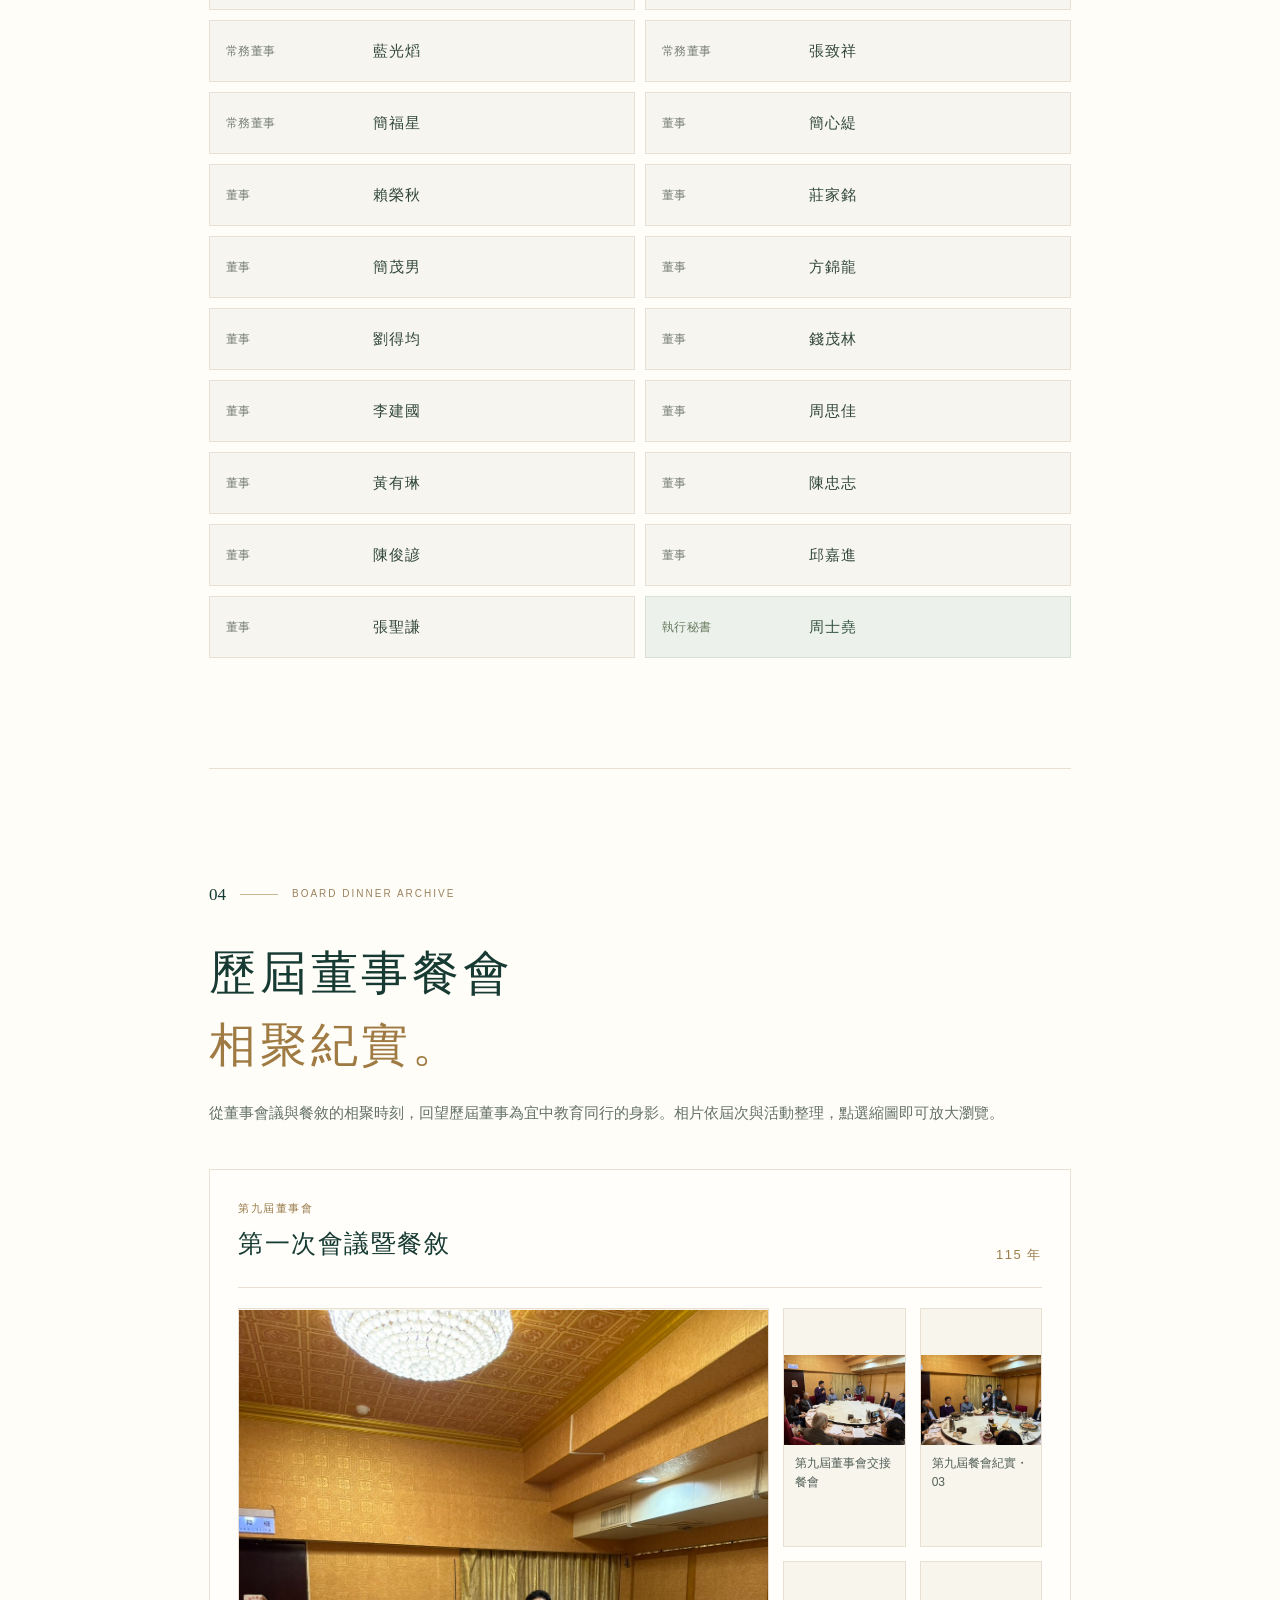
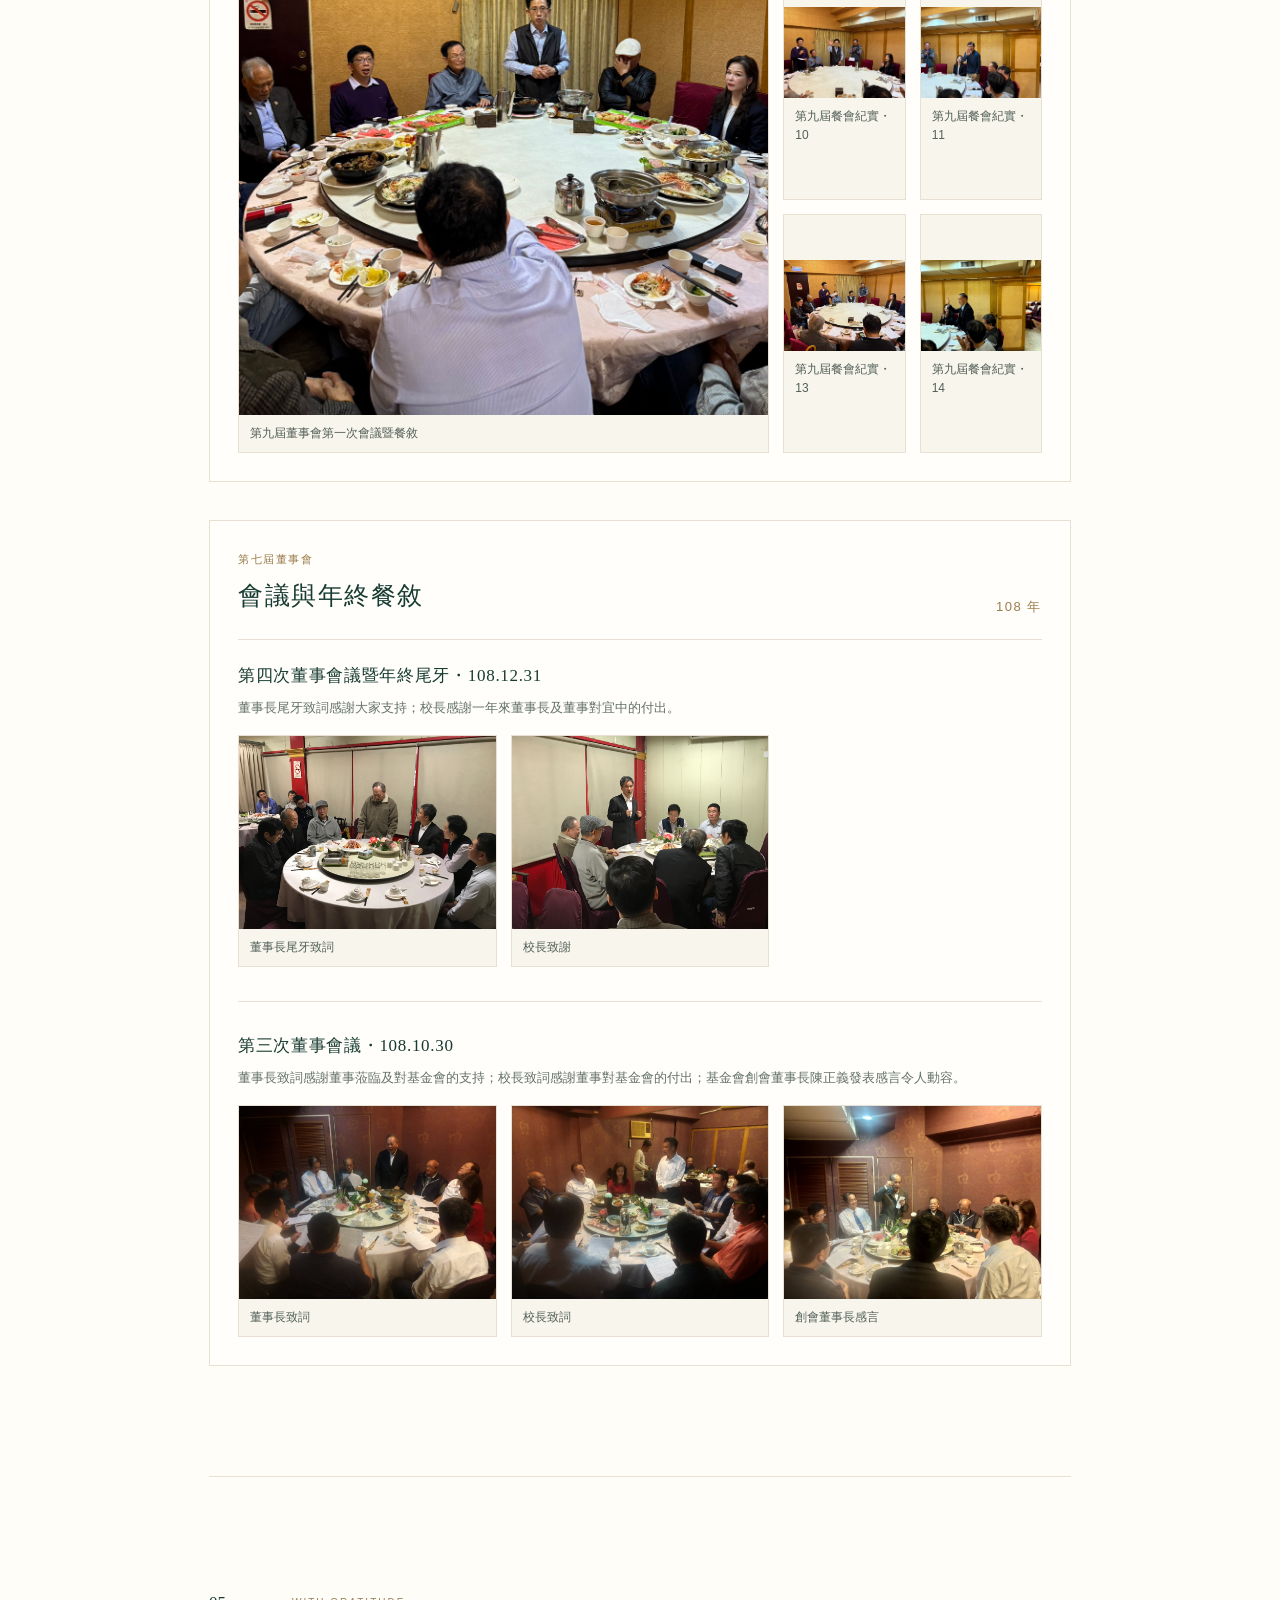
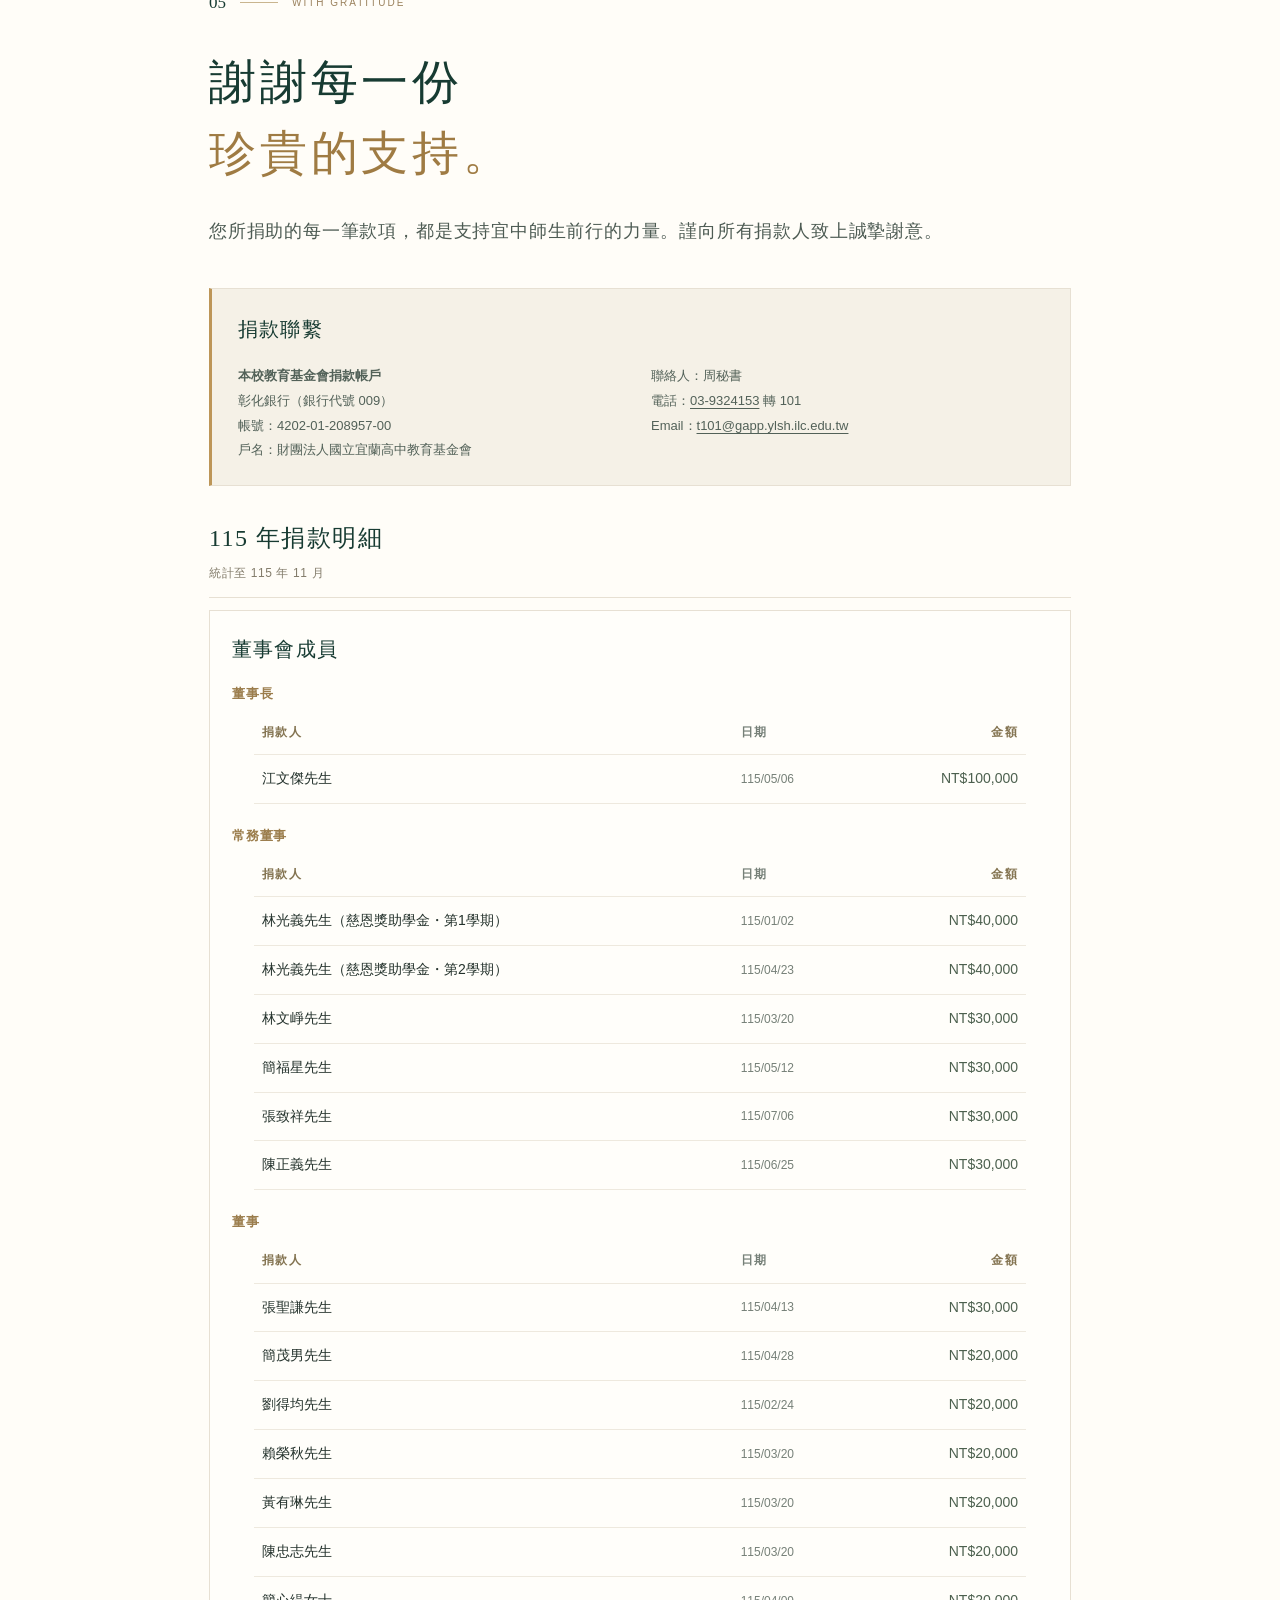
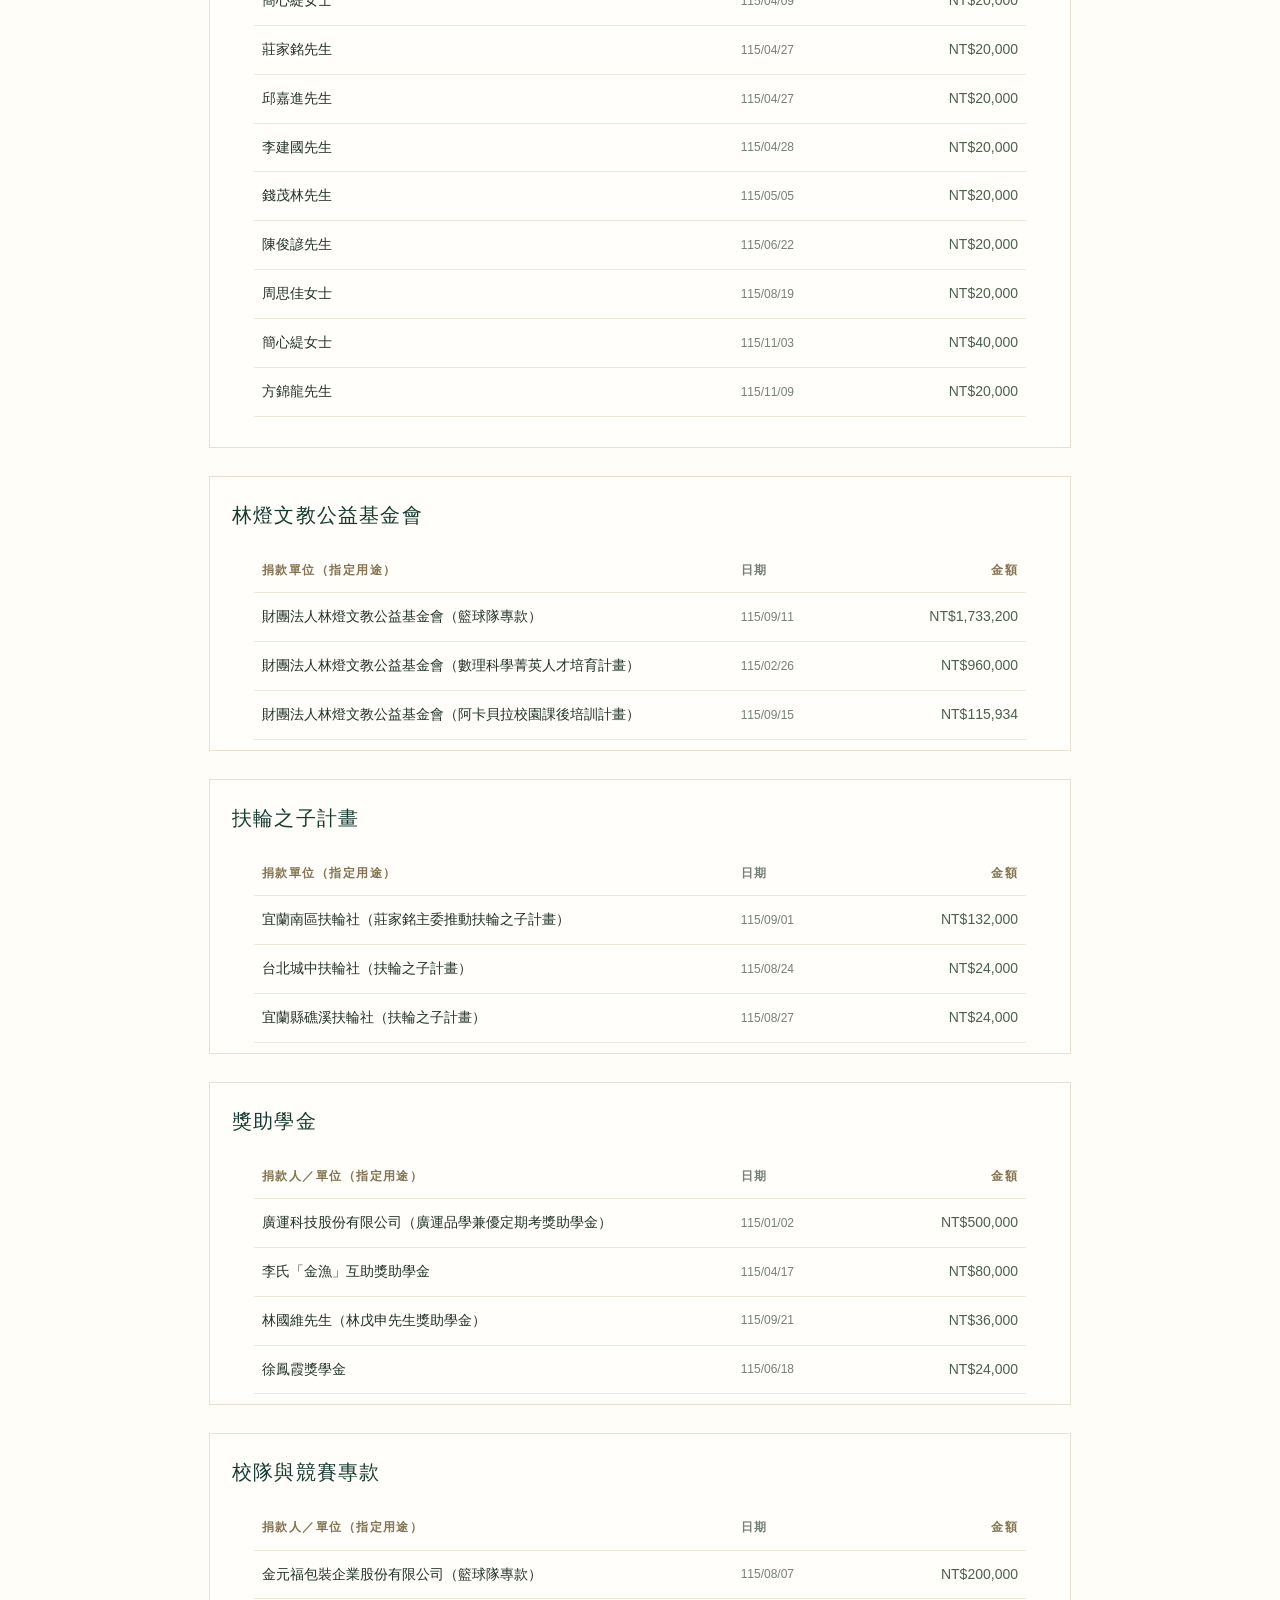
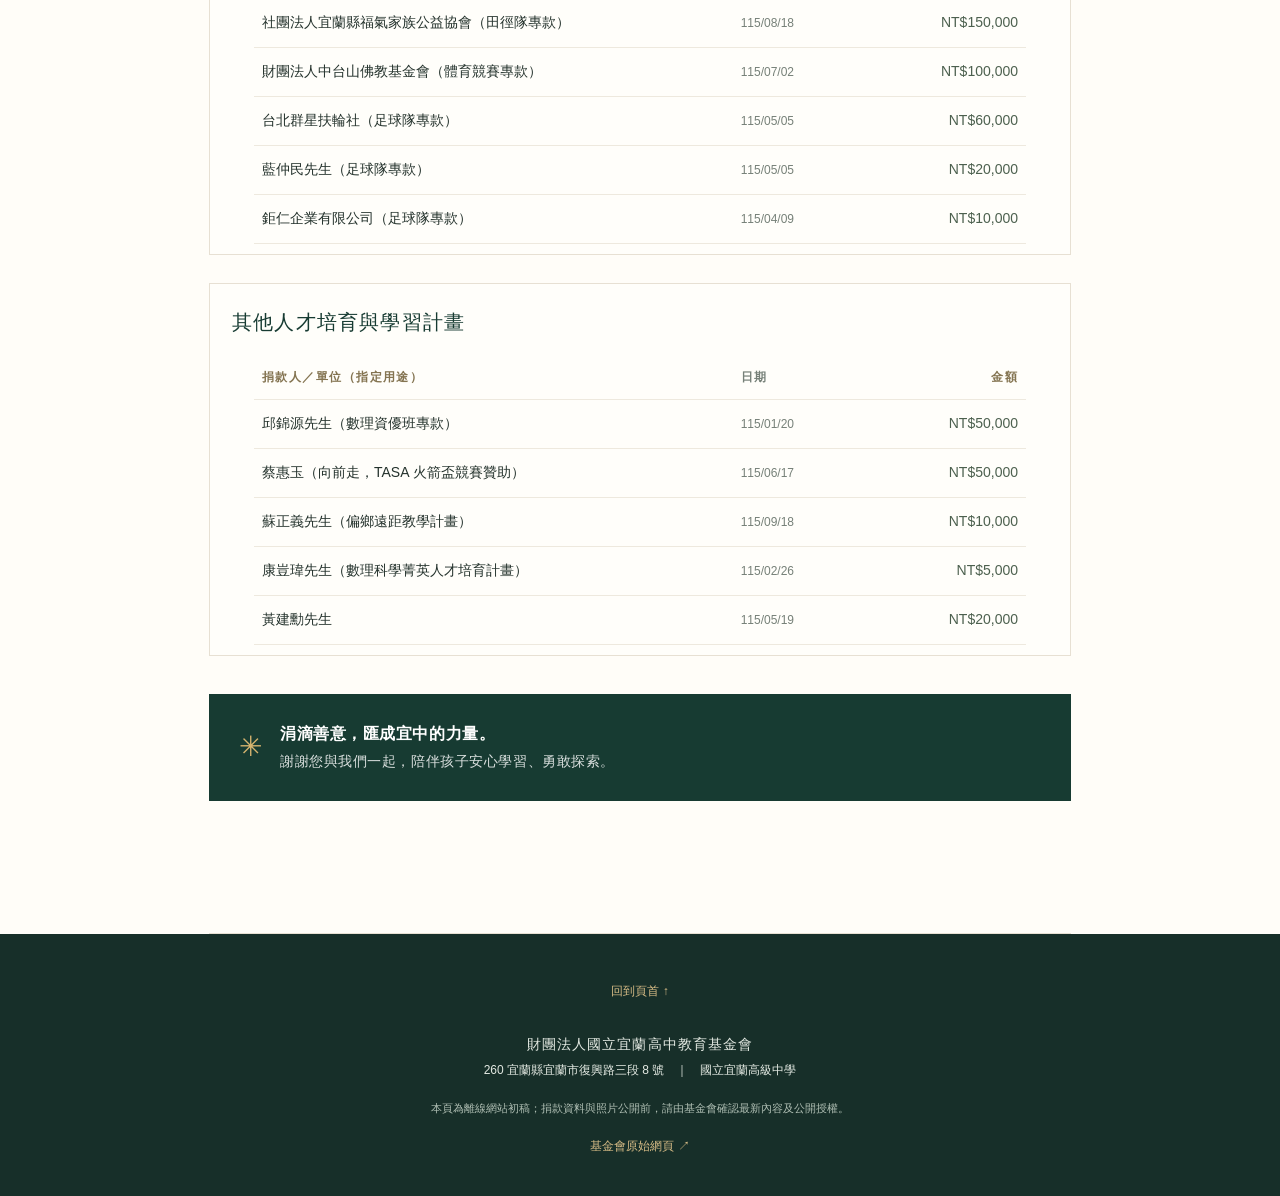
==== commit e34e7d28: "Restore April donor entry for Jian Xinti" ====
--- a/index.html
+++ b/index.html
@@ -171,7 +171,7 @@
               <tr><td>賴榮秋先生</td><td>115/03/20</td><td>NT$20,000</td></tr>
               <tr><td>黃有琳先生</td><td>115/03/20</td><td>NT$20,000</td></tr>
               <tr><td>陳忠志先生</td><td>115/03/20</td><td>NT$20,000</td></tr>
-              <tr><td>簡心緹女士</td><td>115/11/03</td><td>NT$40,000</td></tr>
+              <tr><td>簡心緹女士</td><td>115/04/09</td><td>NT$20,000</td></tr>
               <tr><td>莊家銘先生</td><td>115/04/27</td><td>NT$20,000</td></tr>
               <tr><td>邱嘉進先生</td><td>115/04/27</td><td>NT$20,000</td></tr>
               <tr><td>李建國先生</td><td>115/04/28</td><td>NT$20,000</td></tr>
@@ -179,6 +179,7 @@
               
               <tr><td>陳俊諺先生</td><td>115/06/22</td><td>NT$20,000</td></tr>
               <tr><td>周思佳女士</td><td>115/08/19</td><td>NT$20,000</td></tr>
+              <tr><td>簡心緹女士</td><td>115/11/03</td><td>NT$40,000</td></tr>
               <tr><td>方錦龍先生</td><td>115/11/09</td><td>NT$20,000</td></tr>
             </tbody></table></div></div>
           </section>
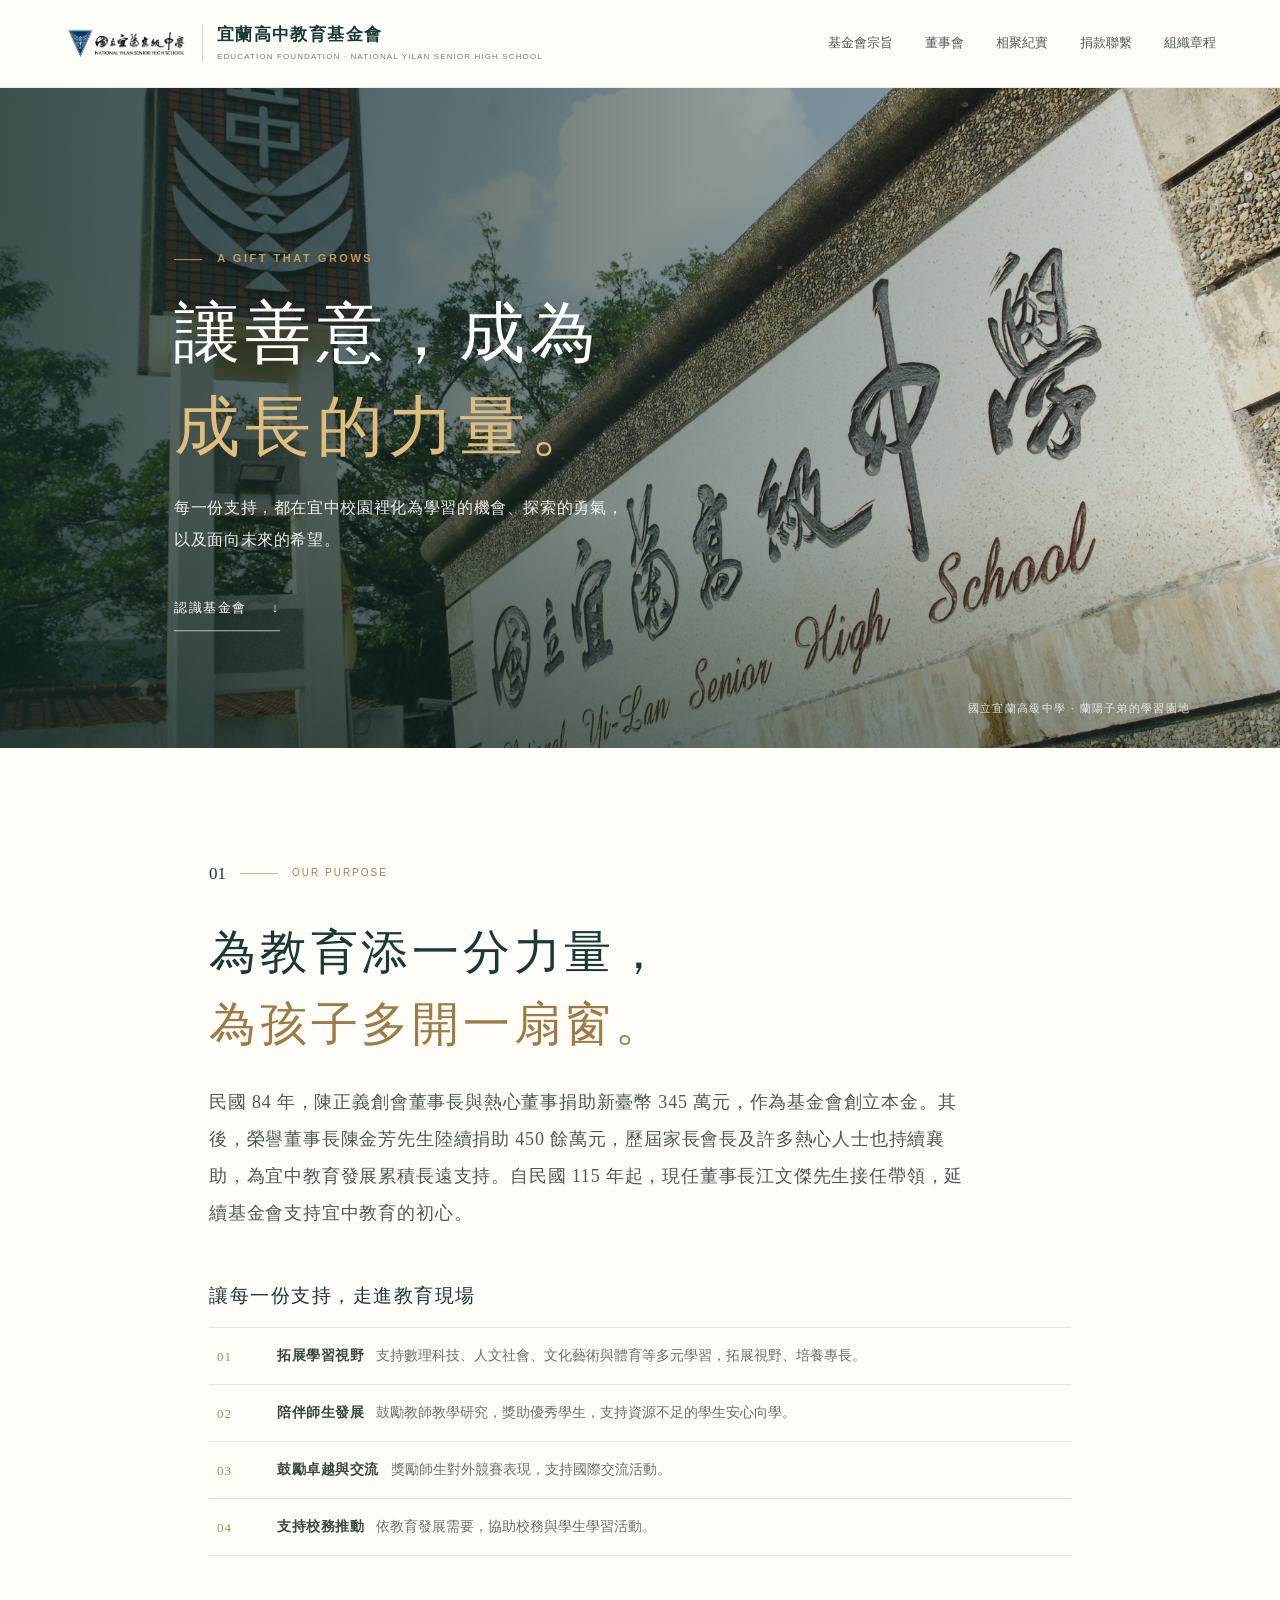
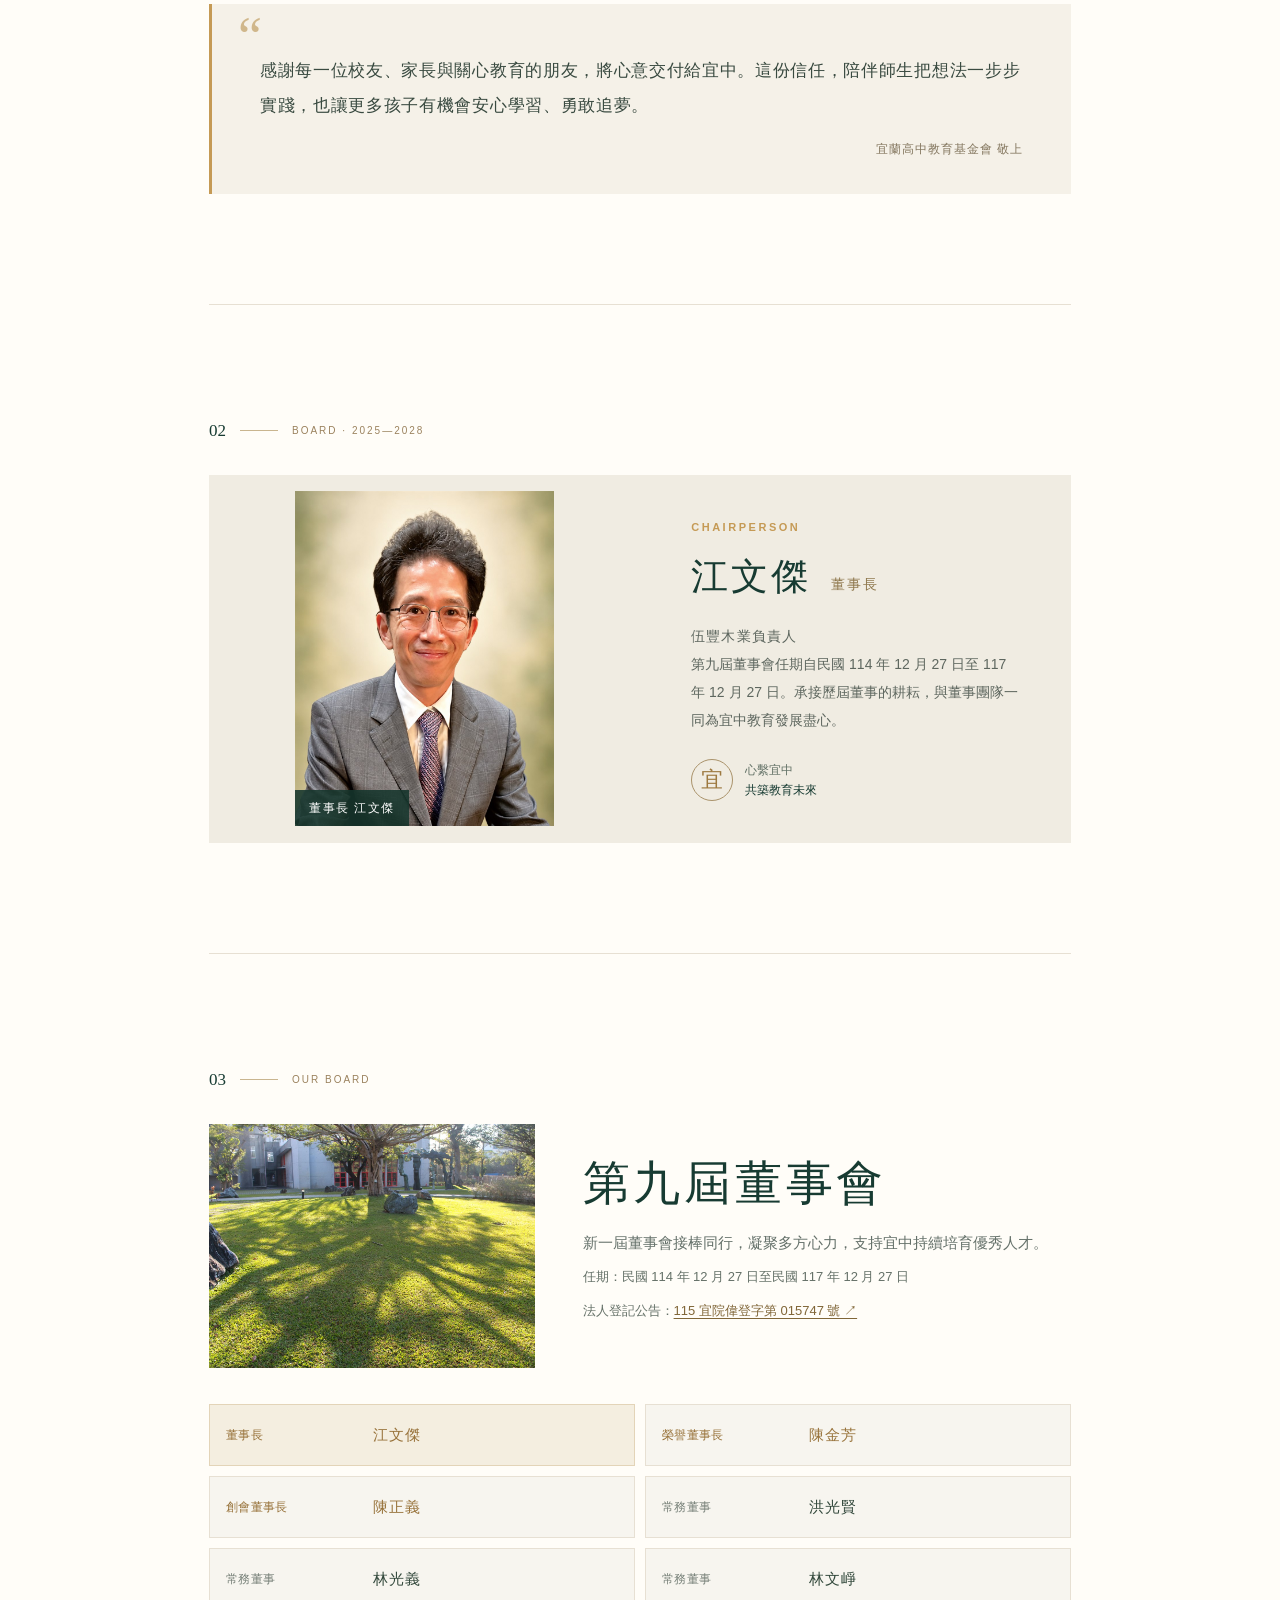
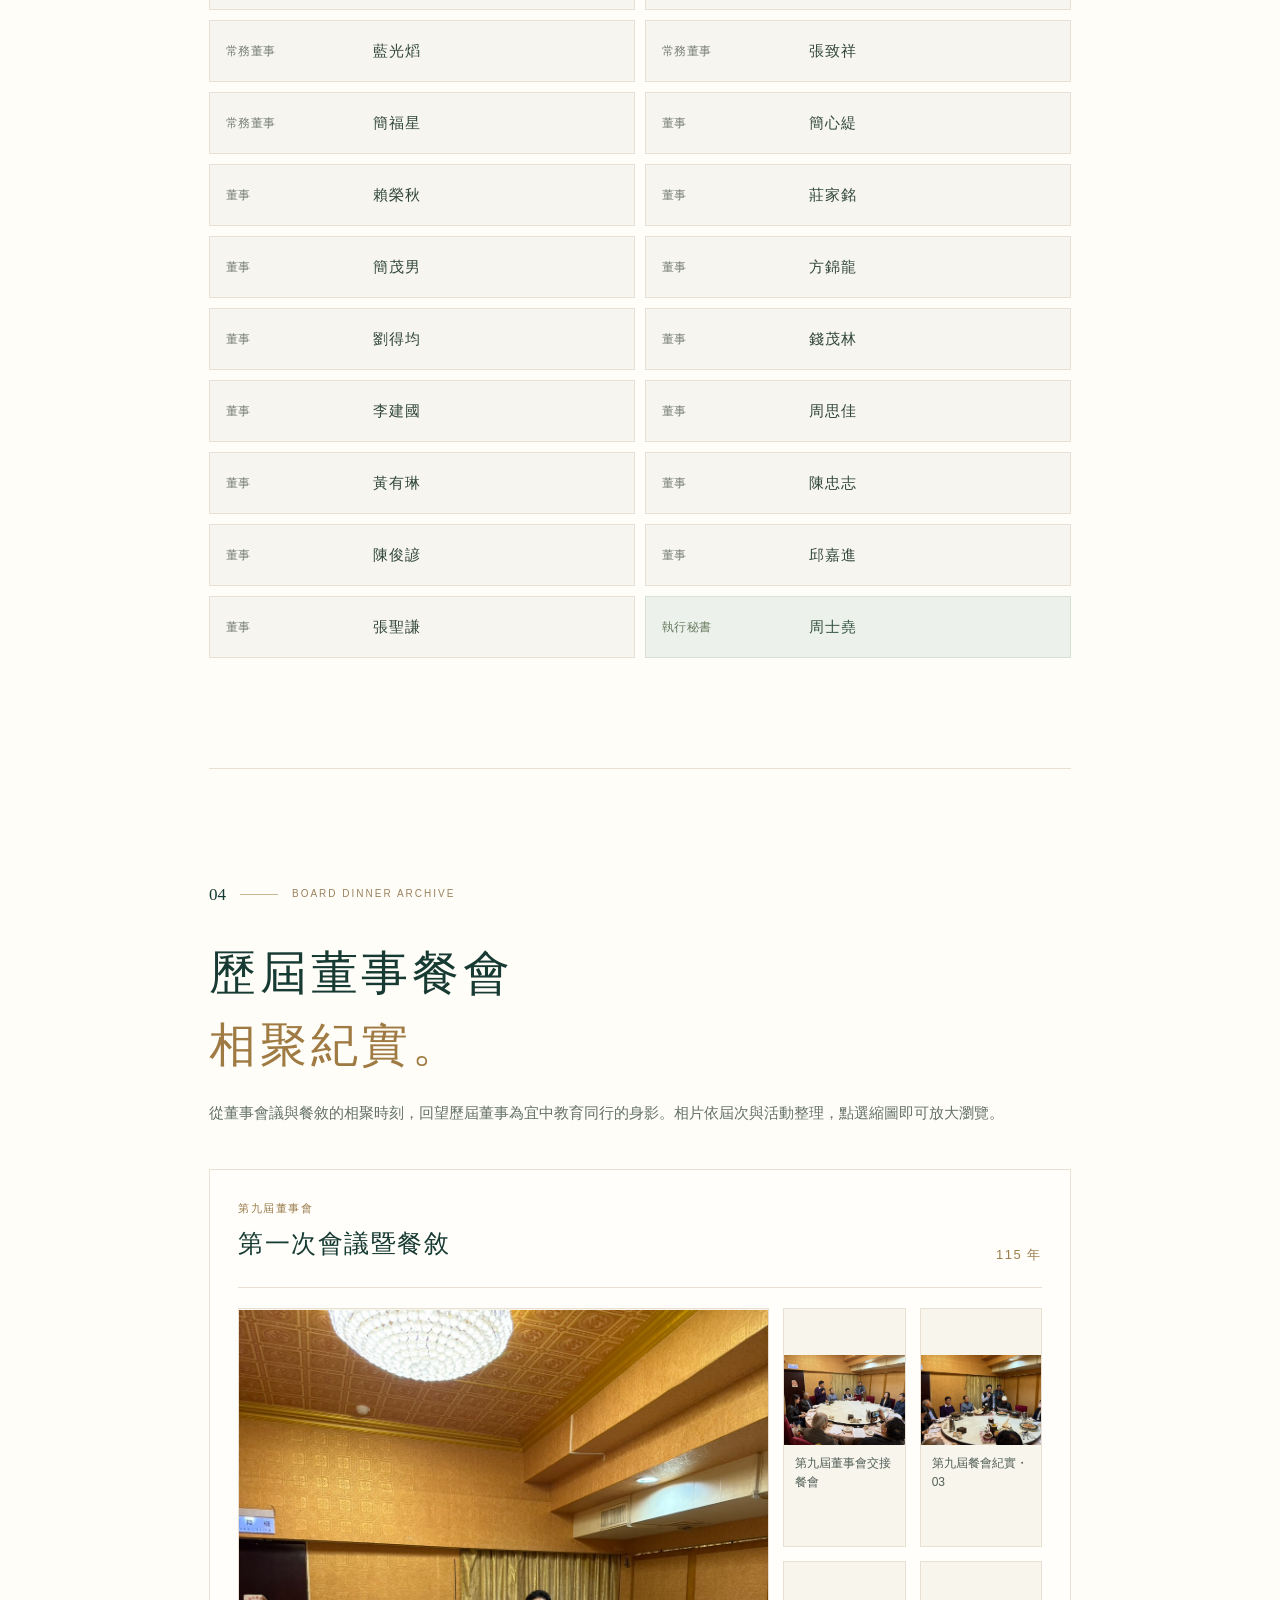
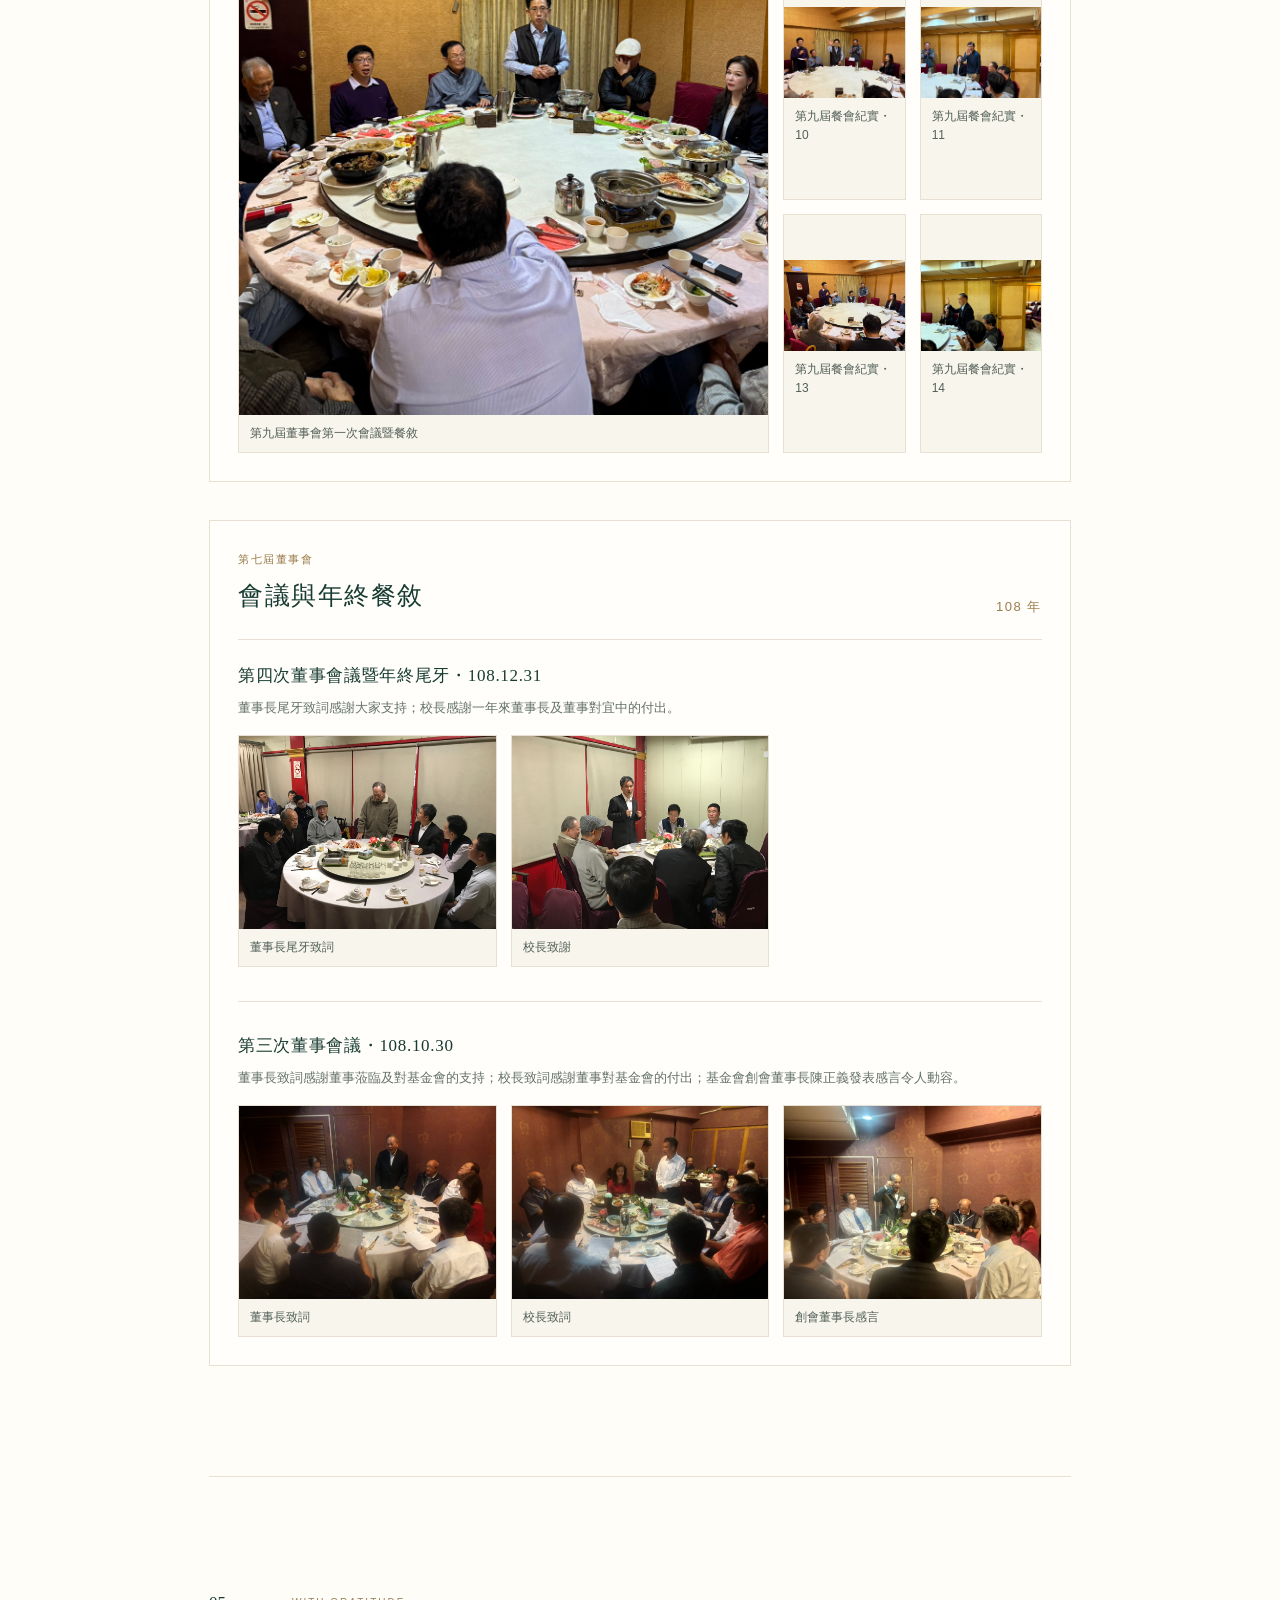
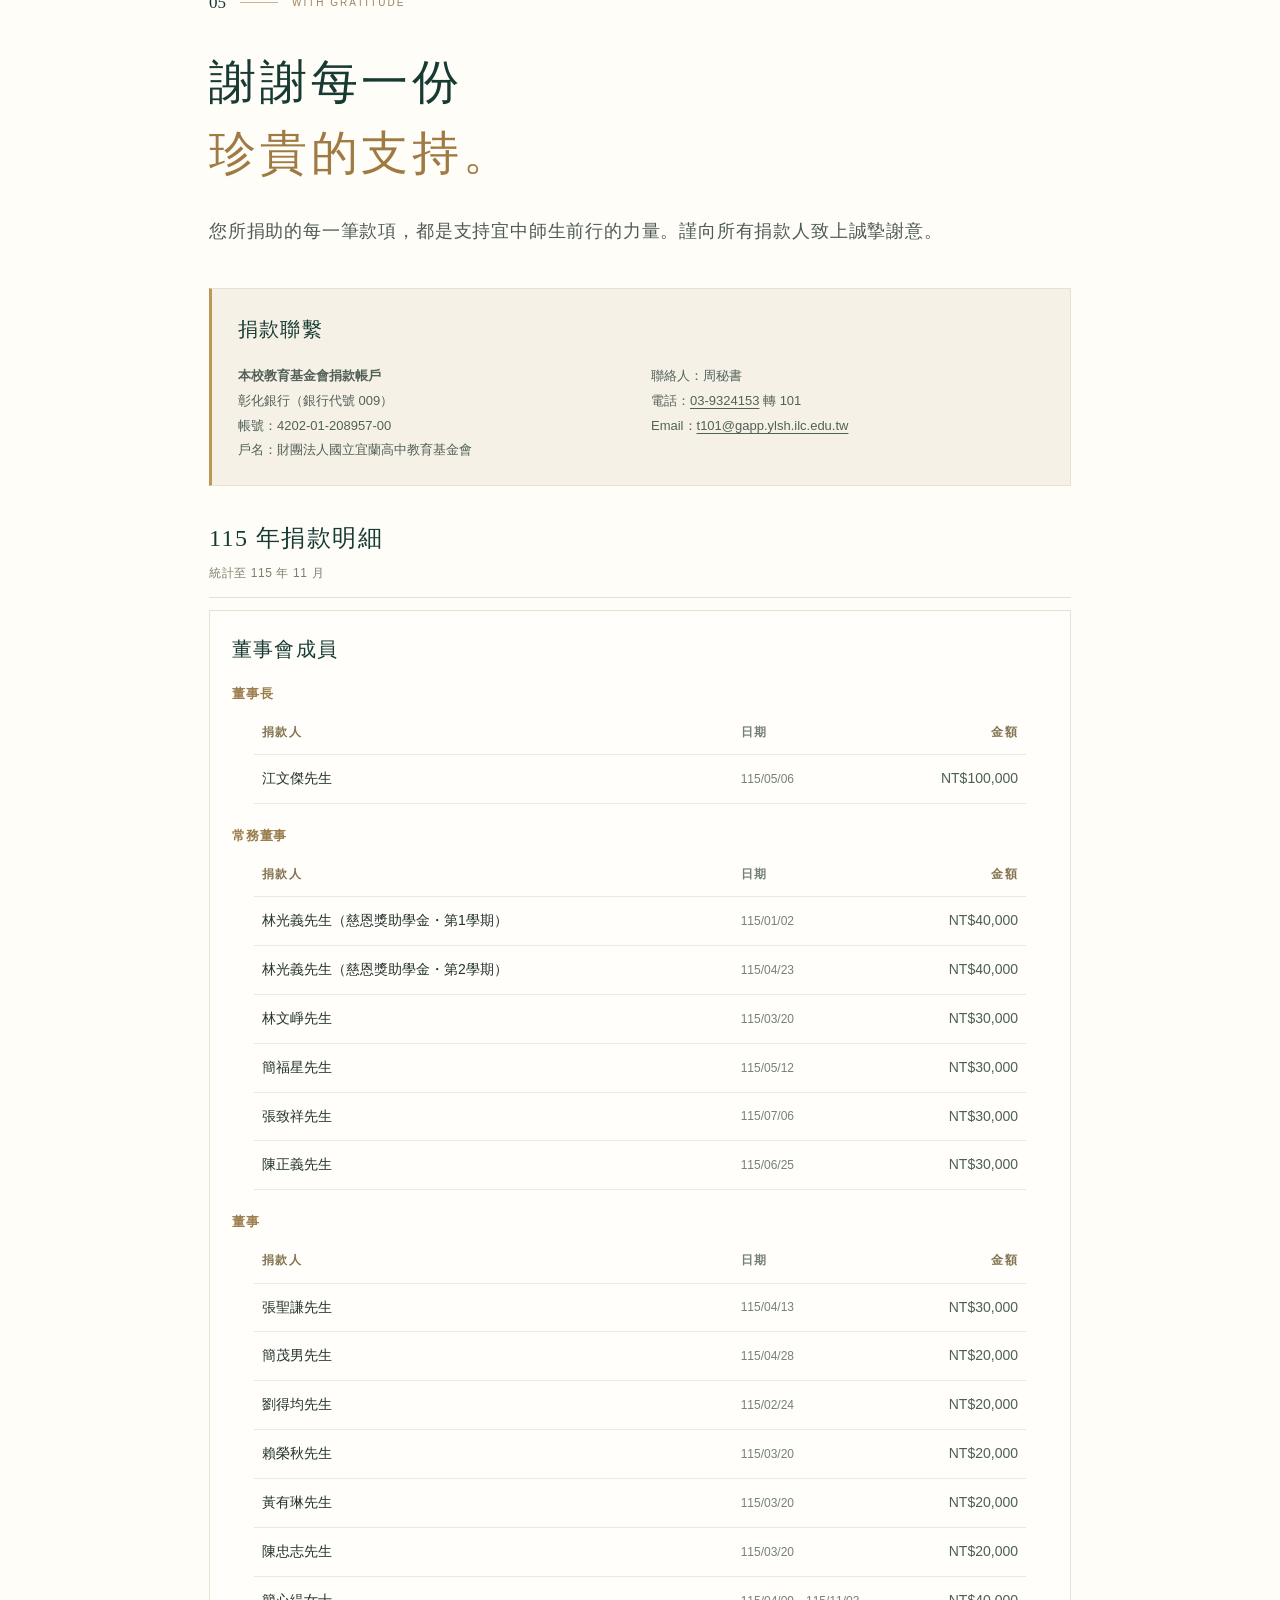
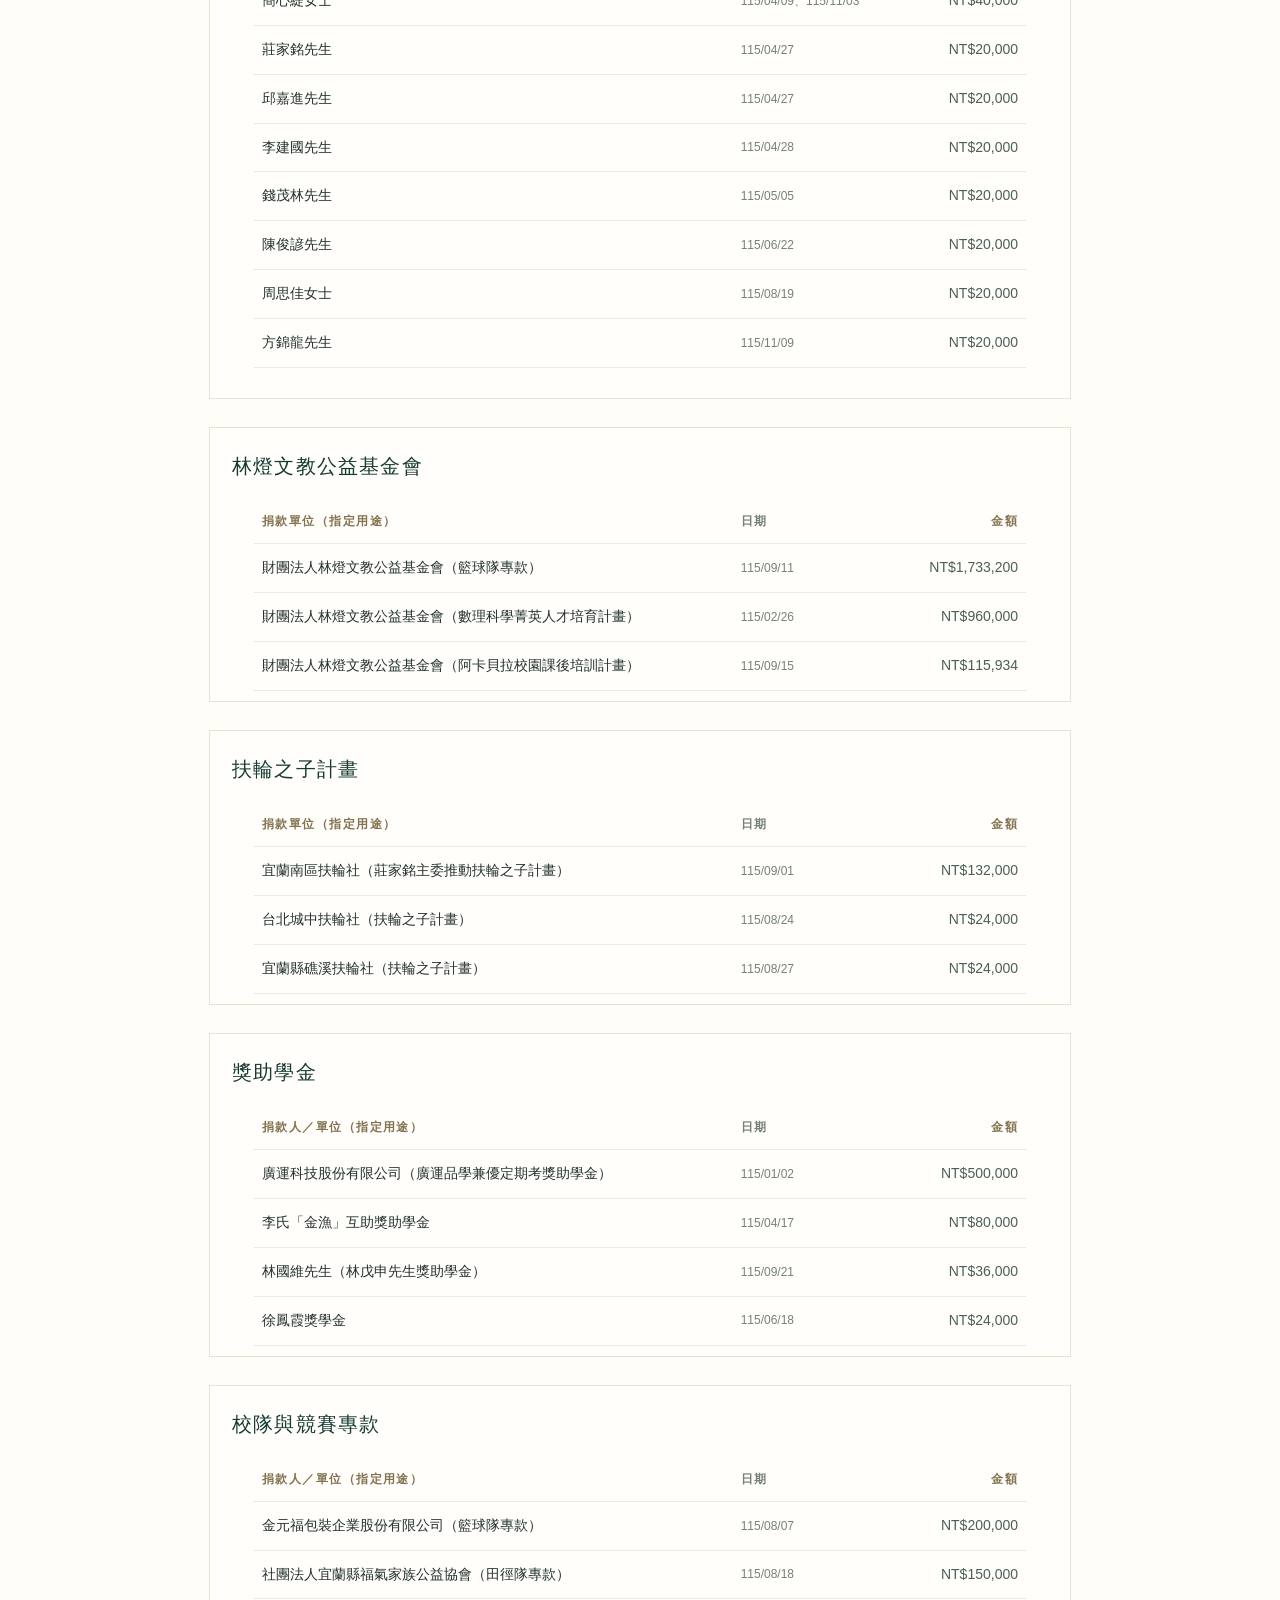
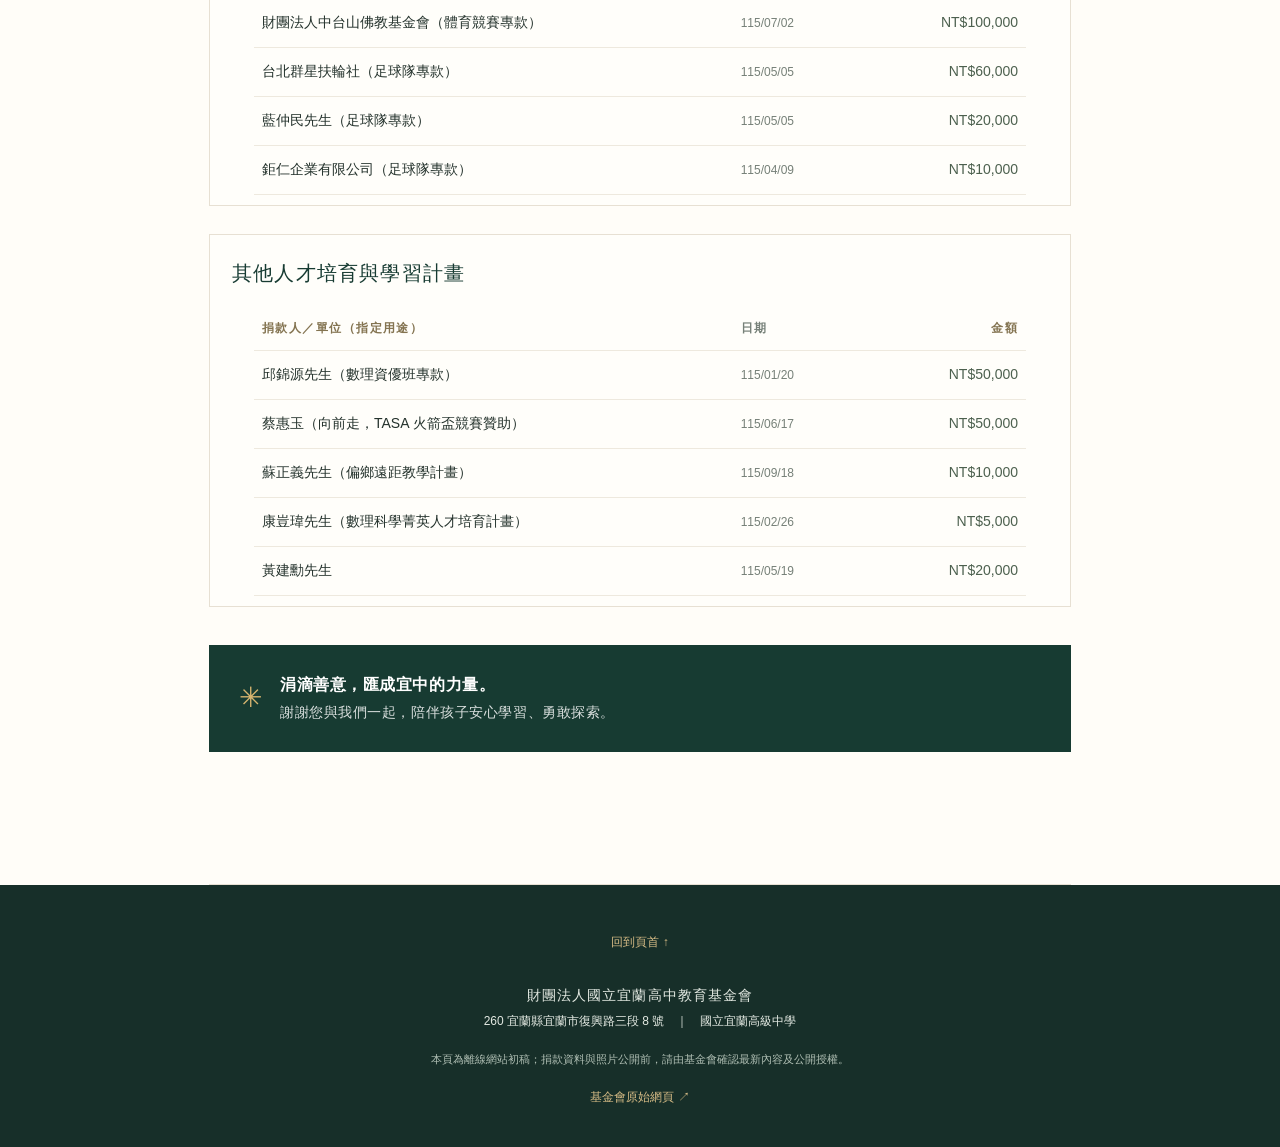
==== commit c30a006c: "Combine Jian Xinti donation dates" ====
--- a/index.html
+++ b/index.html
@@ -171,7 +171,7 @@
               <tr><td>賴榮秋先生</td><td>115/03/20</td><td>NT$20,000</td></tr>
               <tr><td>黃有琳先生</td><td>115/03/20</td><td>NT$20,000</td></tr>
               <tr><td>陳忠志先生</td><td>115/03/20</td><td>NT$20,000</td></tr>
-              <tr><td>簡心緹女士</td><td>115/04/09</td><td>NT$20,000</td></tr>
+              <tr><td>簡心緹女士</td><td>115/04/09、115/11/03</td><td>NT$40,000</td></tr>
               <tr><td>莊家銘先生</td><td>115/04/27</td><td>NT$20,000</td></tr>
               <tr><td>邱嘉進先生</td><td>115/04/27</td><td>NT$20,000</td></tr>
               <tr><td>李建國先生</td><td>115/04/28</td><td>NT$20,000</td></tr>
@@ -179,7 +179,7 @@
               
               <tr><td>陳俊諺先生</td><td>115/06/22</td><td>NT$20,000</td></tr>
               <tr><td>周思佳女士</td><td>115/08/19</td><td>NT$20,000</td></tr>
-              <tr><td>簡心緹女士</td><td>115/11/03</td><td>NT$40,000</td></tr>
+              
               <tr><td>方錦龍先生</td><td>115/11/09</td><td>NT$20,000</td></tr>
             </tbody></table></div></div>
           </section>
